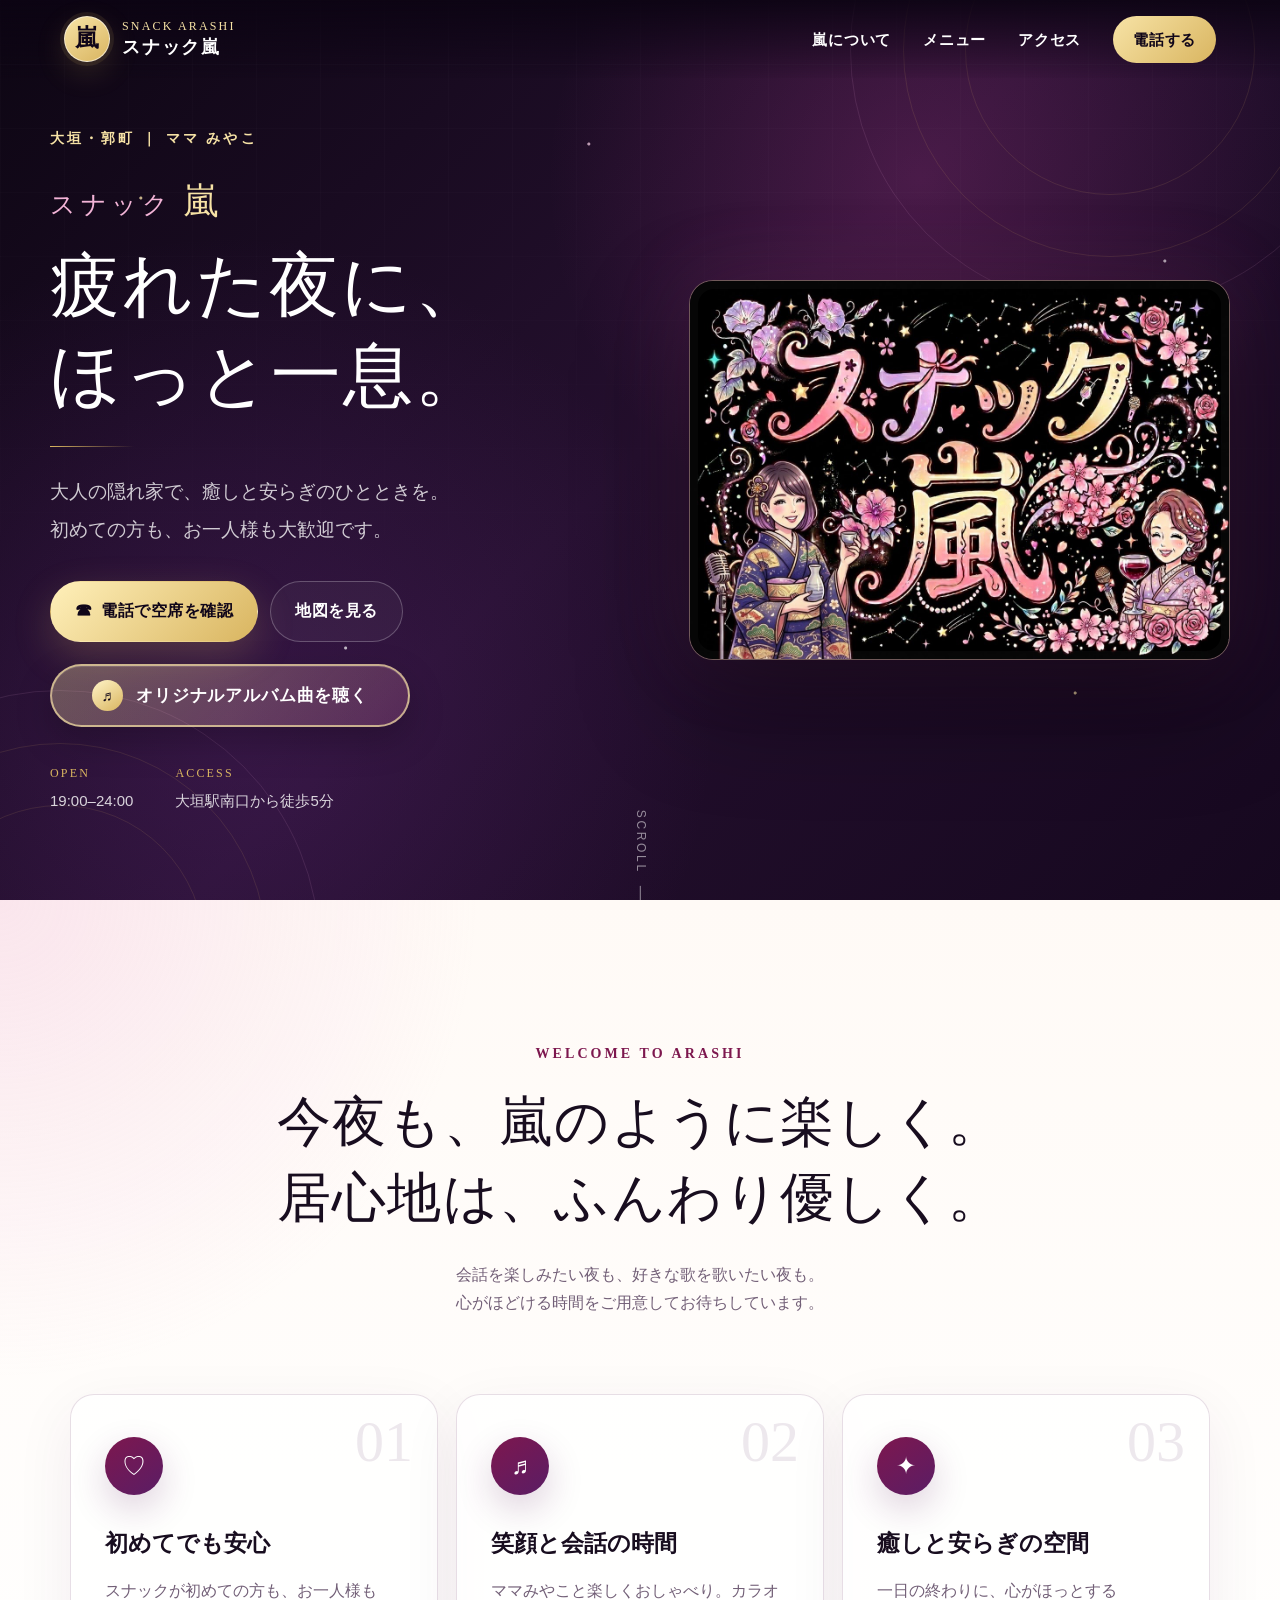
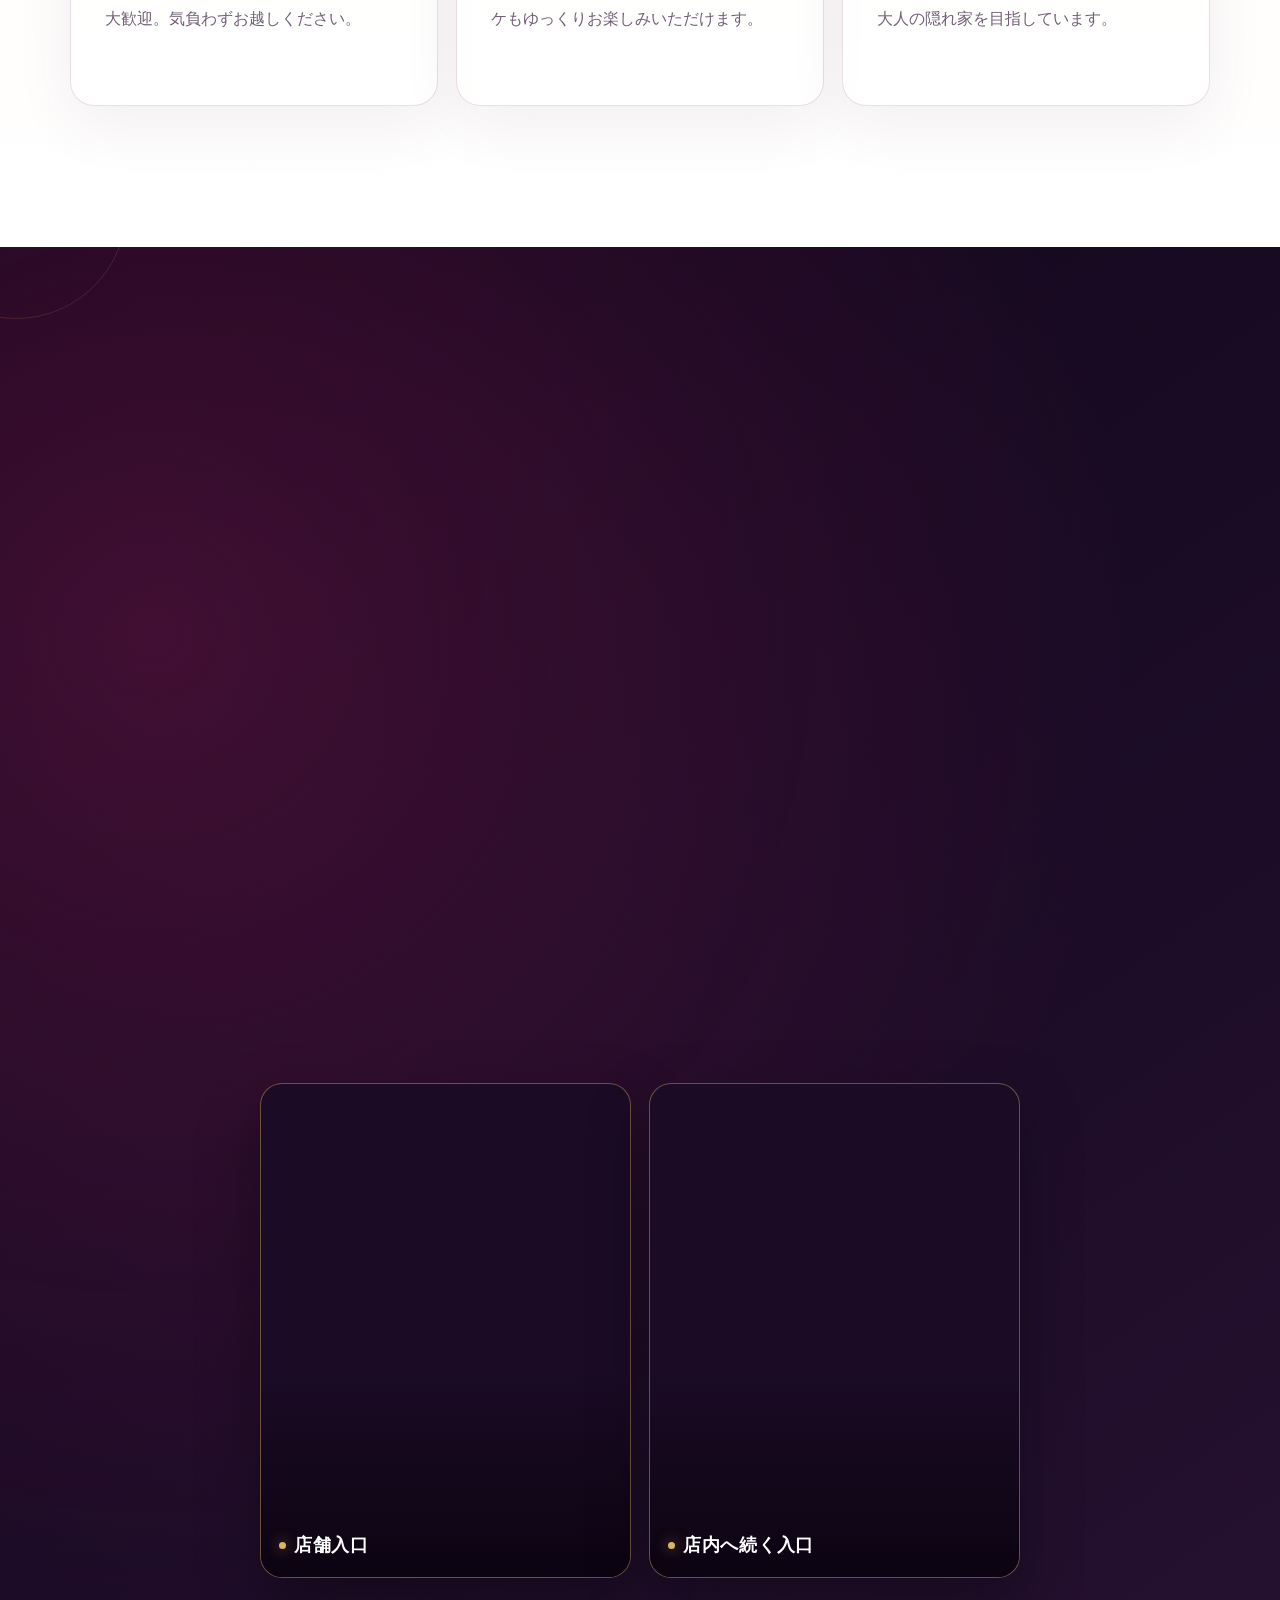
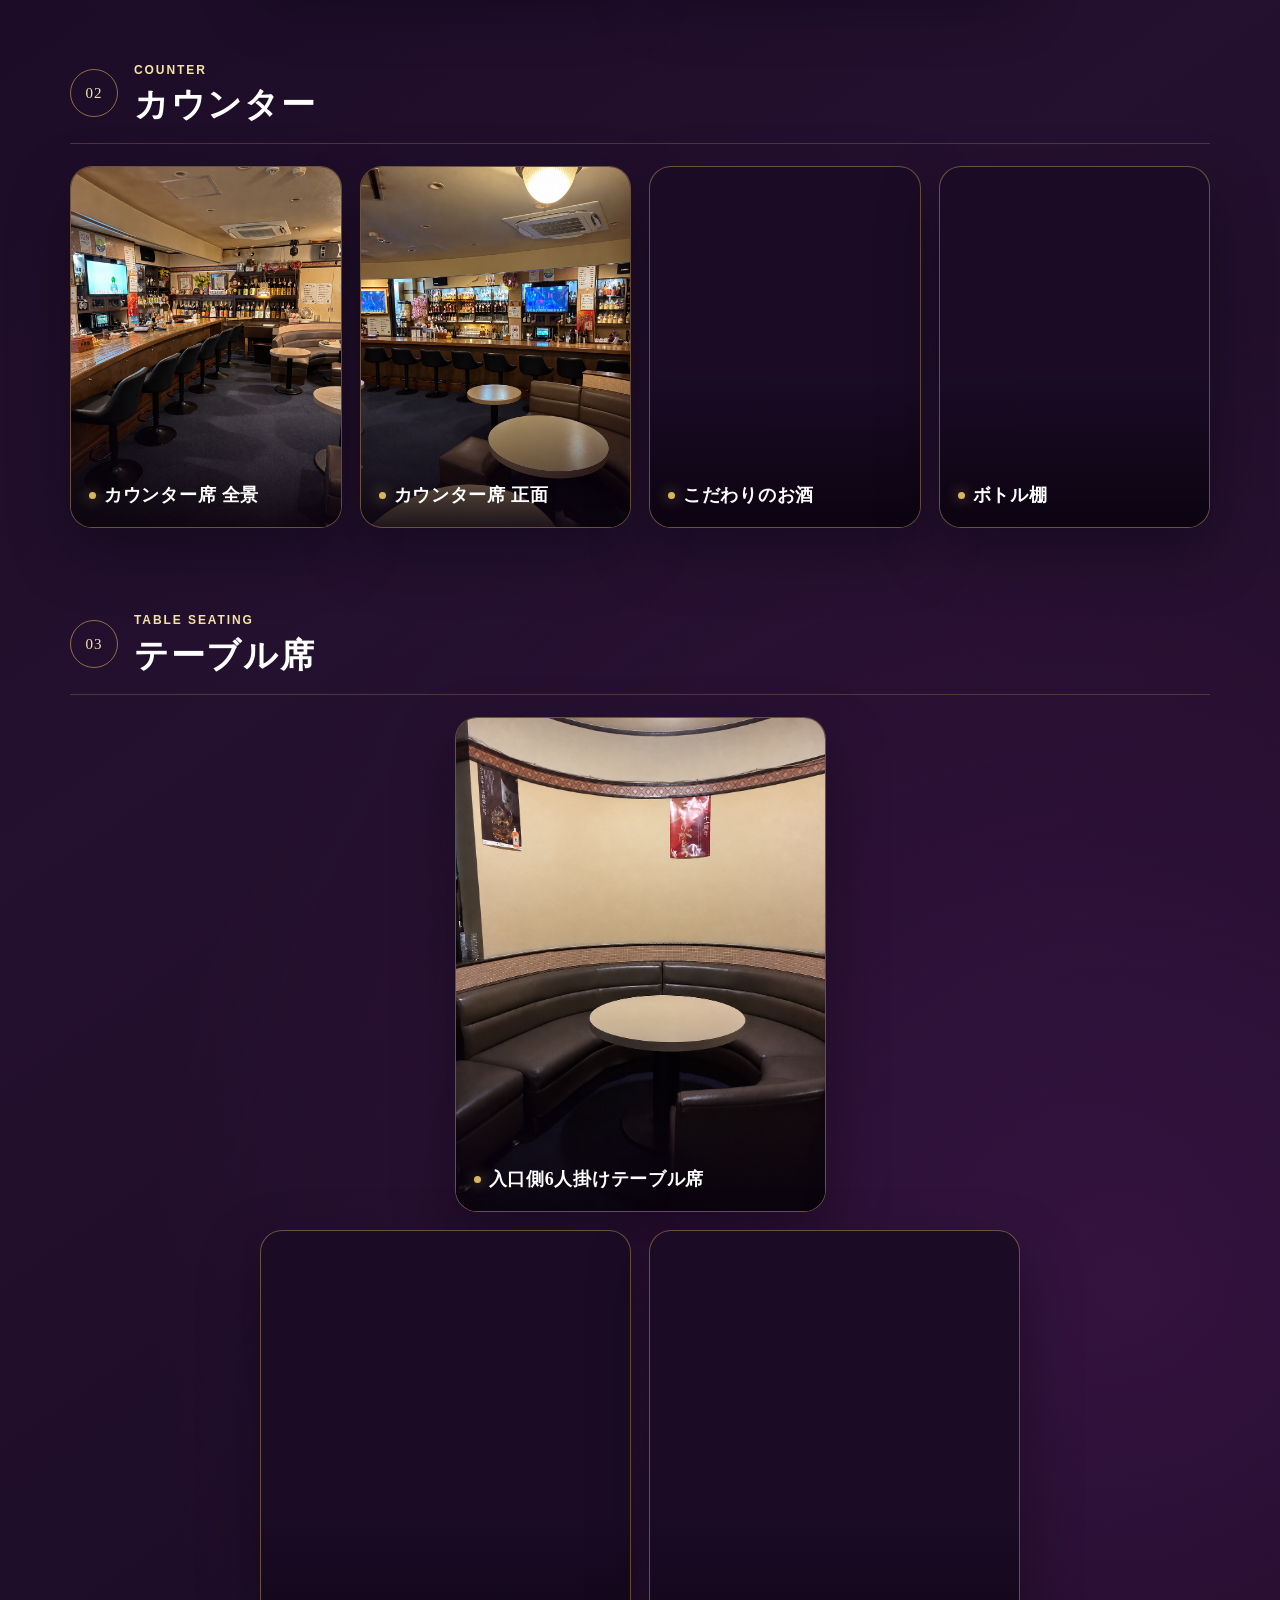
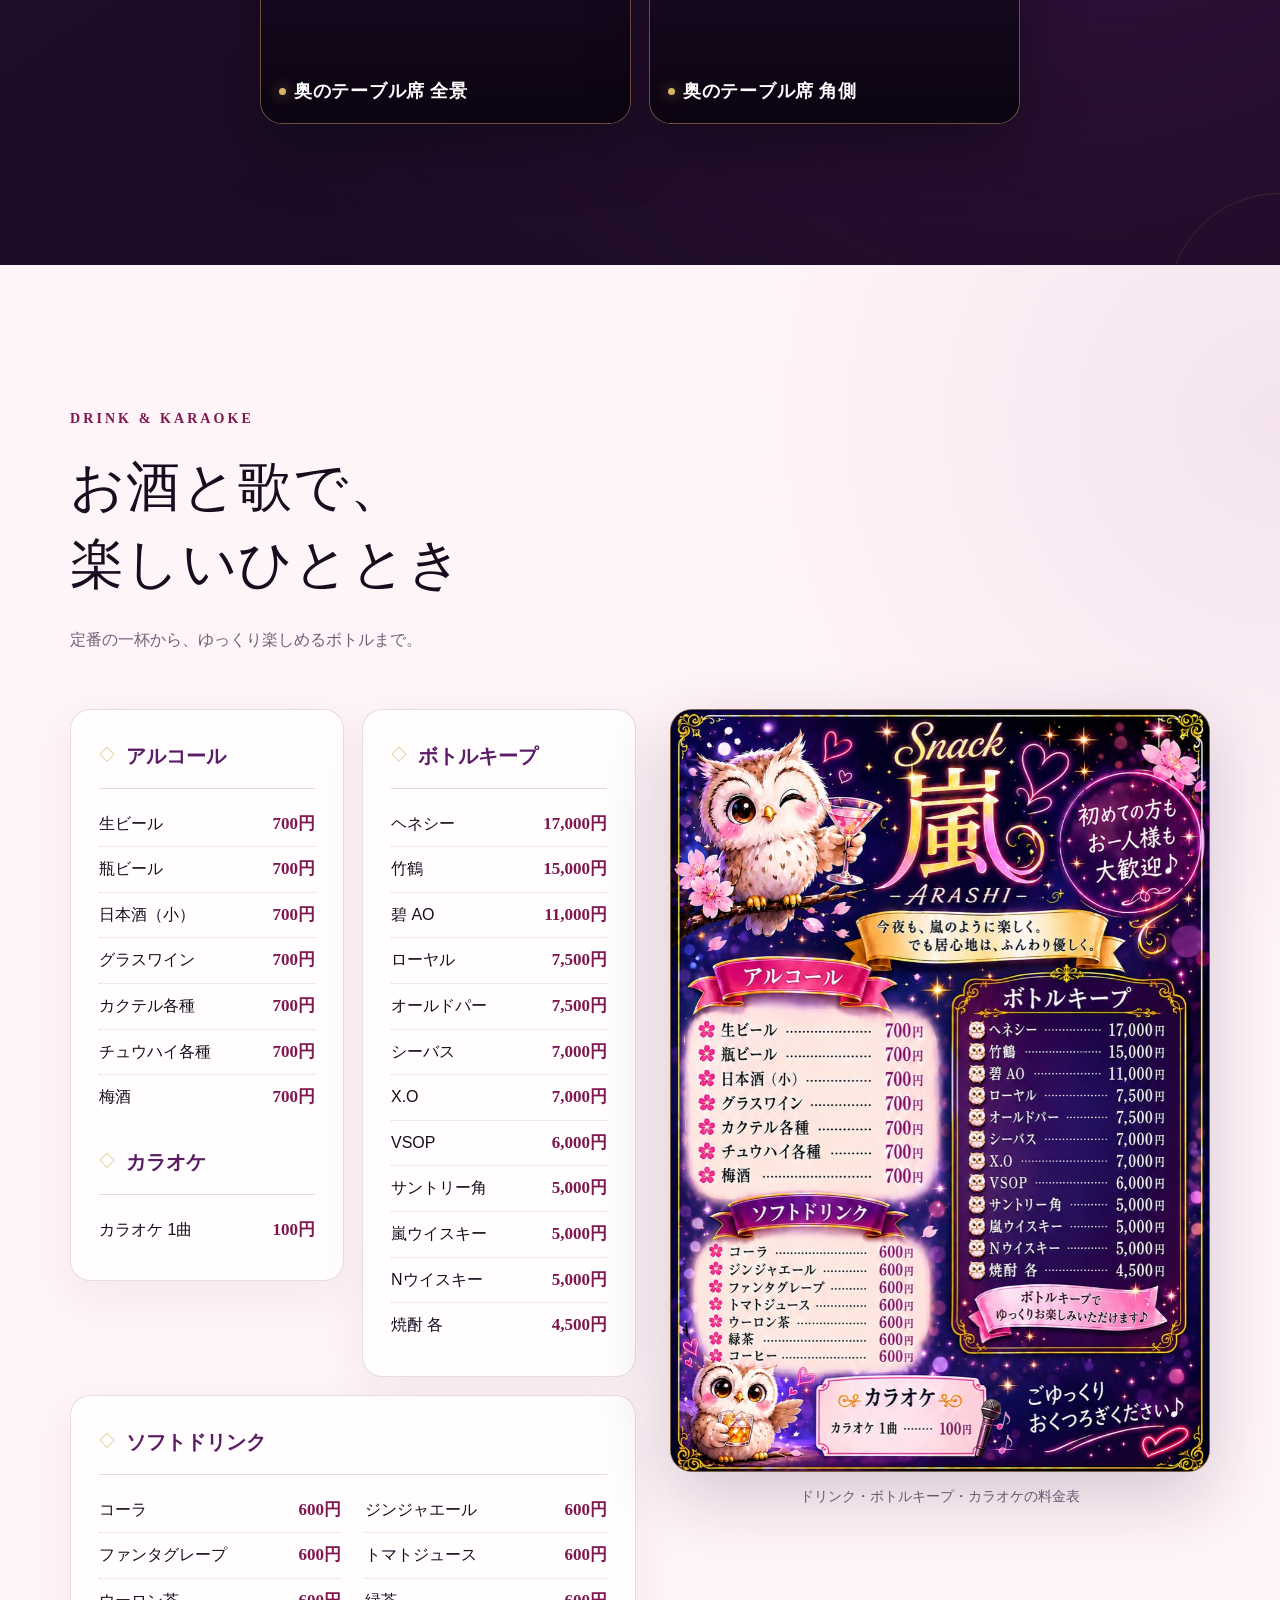
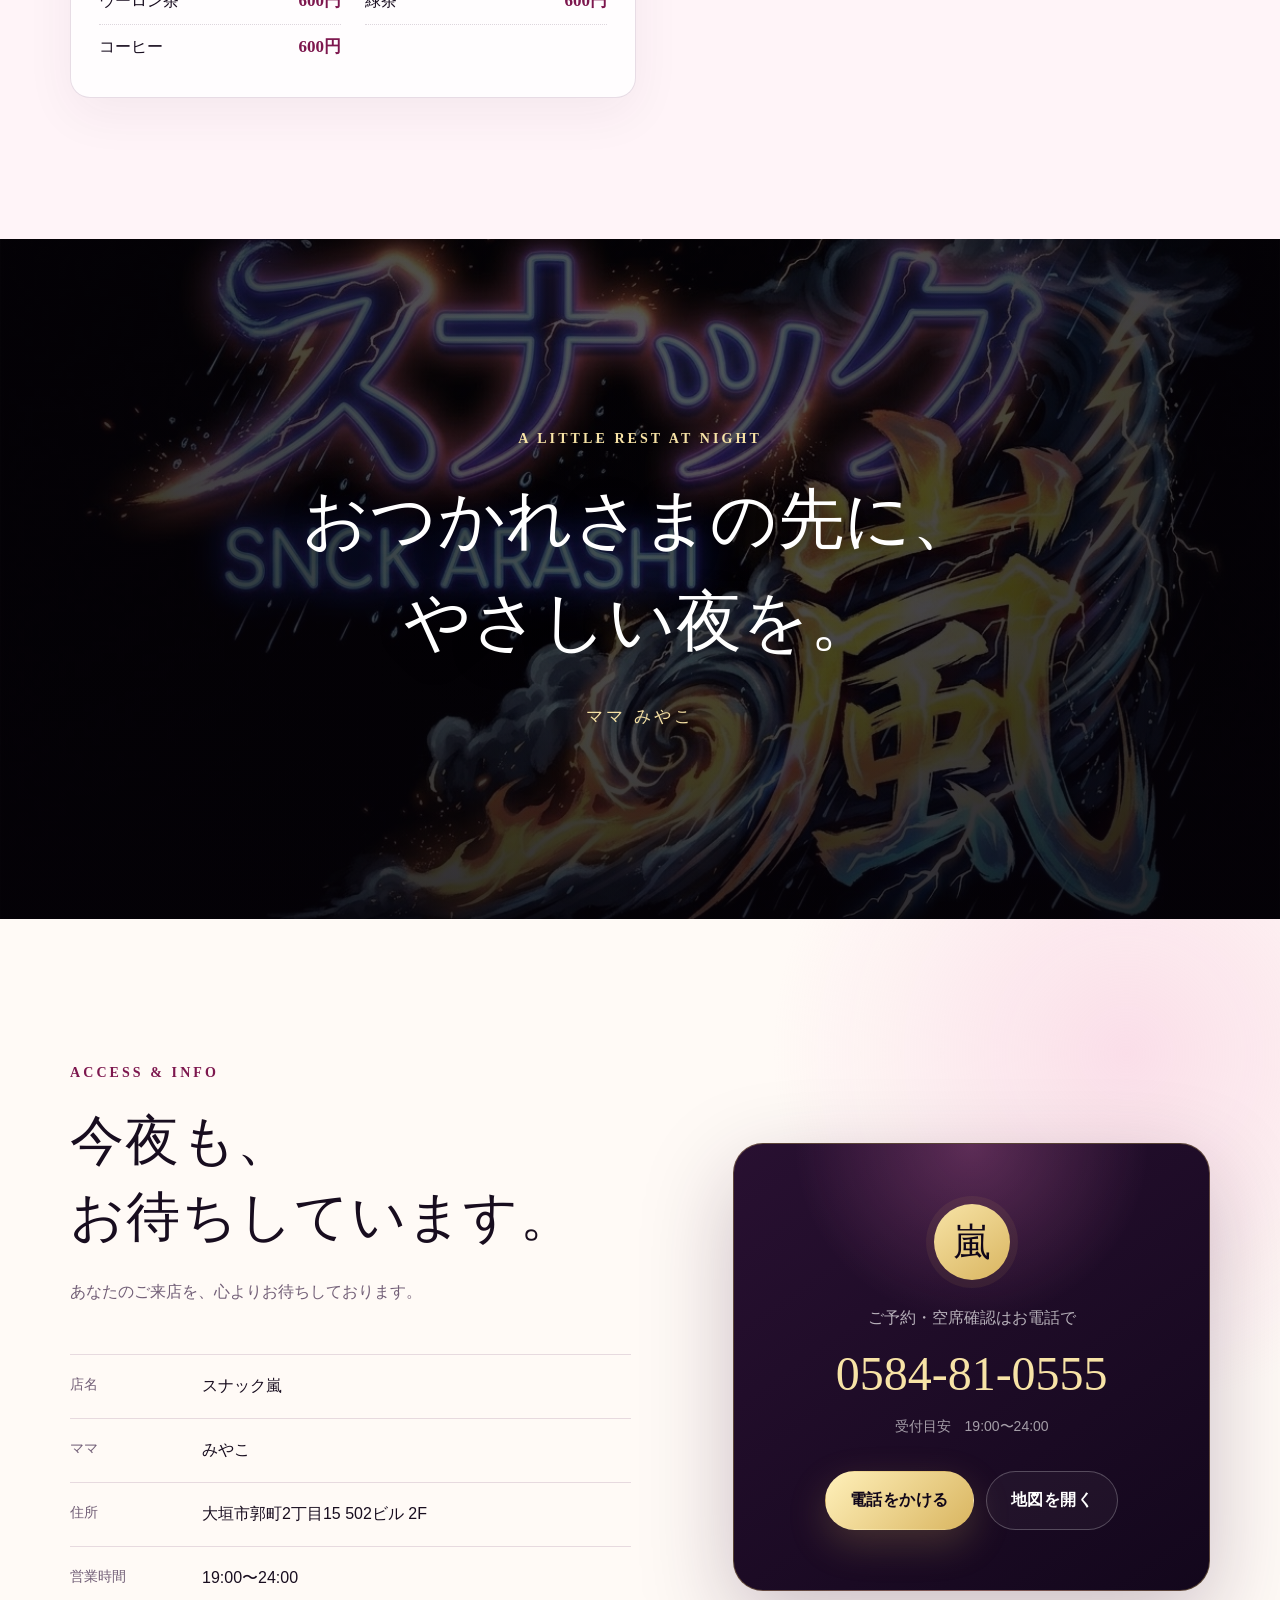
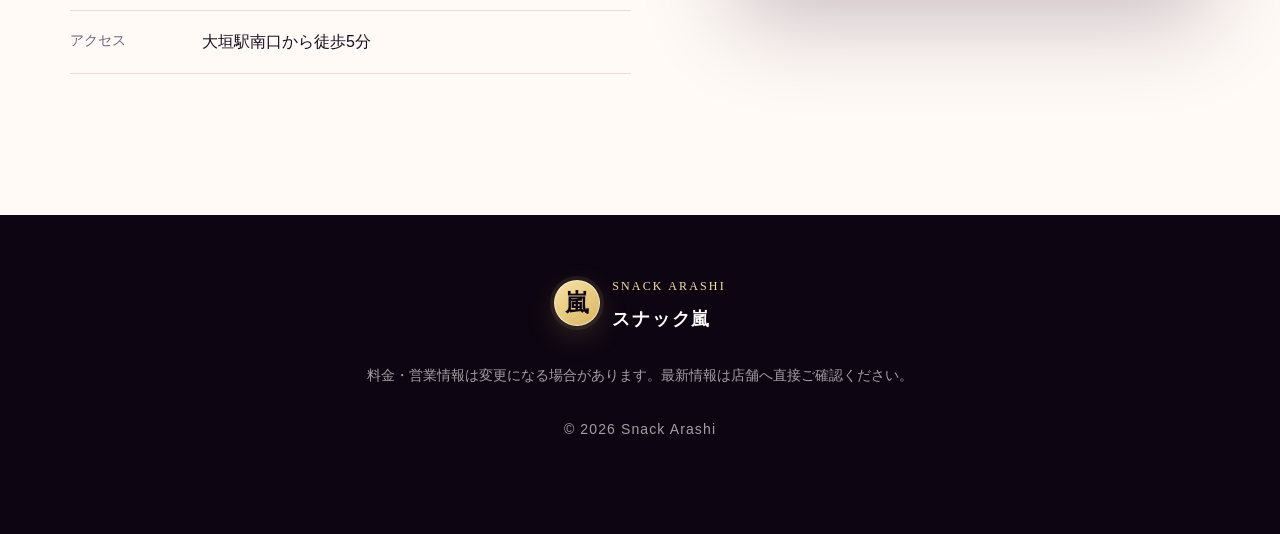
==== index.html @ a775289b "LP本体と店内案内を最新版に更新" ====
<!doctype html>
<html lang="ja">
  <head>
    <meta charset="UTF-8" />
    <meta name="viewport" content="width=device-width, initial-scale=1.0" />
    <meta
      name="description"
      content="大垣市郭町のスナック嵐。ママみやこと、会話やカラオケを楽しみながら、ほっと一息つける大人の隠れ家です。初めての方も、お一人様も大歓迎。"
    />
    <meta name="theme-color" content="#170a24" />
    <title>スナック嵐｜大垣・郭町</title>
    <link rel="icon" href="data:image/svg+xml,%3Csvg xmlns='http://www.w3.org/2000/svg' viewBox='0 0 64 64'%3E%3Crect width='64' height='64' rx='32' fill='%23d9b560'/%3E%3Ctext x='32' y='44' text-anchor='middle' font-size='36' fill='%23100619'%3E%E5%B5%90%3C/text%3E%3C/svg%3E" />
    <link rel="stylesheet" href="styles.css?v=20260928-seat-labels-v1" />
  </head>
  <body>
    <a class="skip-link" href="#main">本文へ移動</a>

    <header class="site-header" aria-label="サイトヘッダー">
      <a class="brand" href="#top" aria-label="スナック嵐 トップへ">
        <span class="brand-mark" aria-hidden="true">嵐</span>
        <span class="brand-copy">
          <small>SNACK ARASHI</small>
          <strong>スナック嵐</strong>
        </span>
      </a>
      <button class="nav-toggle" type="button" aria-expanded="false" aria-controls="site-nav">
        <span></span><span></span><span></span>
        <span class="sr-only">メニューを開く</span>
      </button>
      <nav id="site-nav" class="site-nav" aria-label="メインナビゲーション">
        <a href="#welcome">嵐について</a>
        <a href="#menu">メニュー</a>
        <a href="#access">アクセス</a>
        <a class="nav-call" href="tel:0584810555">電話する</a>
      </nav>
    </header>

    <main id="main">
      <section id="top" class="hero">
        <div class="hero-orb hero-orb-one" aria-hidden="true"></div>
        <div class="hero-orb hero-orb-two" aria-hidden="true"></div>
        <div class="sparkles" aria-hidden="true"></div>
        <div class="hero-inner">
          <div class="hero-copy reveal">
            <p class="eyebrow">大垣・郭町 ｜ ママ みやこ</p>
            <p class="hero-japanese">スナック <span>嵐</span></p>
            <h1>疲れた夜に、<br />ほっと一息。</h1>
            <p class="hero-lead">
              大人の隠れ家で、癒しと安らぎのひとときを。<br />
              初めての方も、お一人様も大歓迎です。
            </p>
            <div class="hero-actions">
              <a class="button button-primary" href="tel:0584810555">
                <span class="button-icon" aria-hidden="true">☎</span>
                電話で空席を確認
              </a>
              <a
                class="button button-ghost"
                href="map.html"
                target="_blank"
                rel="noopener noreferrer"
              >
                地図を見る
              </a>
            </div>
            <button class="lyrics-open-button" type="button" data-open-lyrics aria-haspopup="dialog">
              <span aria-hidden="true">♬</span>
              オリジナルアルバム曲を聴く
            </button>
            <dl class="hero-facts" aria-label="店舗概要">
              <div>
                <dt>OPEN</dt>
                <dd>19:00–24:00</dd>
              </div>
              <div>
                <dt>ACCESS</dt>
                <dd>大垣駅南口から徒歩5分</dd>
              </div>
            </dl>
          </div>

          <div class="hero-visual reveal reveal-delay" aria-label="スナック嵐のブランドイメージ">
            <div class="hero-art-frame">
              <img
                src="assets/hero-illustration.jpg"
                alt="着物姿の女性と花々に囲まれたスナック嵐のイラスト"
              />
            </div>
          </div>
        </div>
        <a class="scroll-cue" href="#welcome" aria-label="次のセクションへ">
          <span>SCROLL</span><i aria-hidden="true"></i>
        </a>
      </section>

      <section id="welcome" class="section welcome-section">
        <div class="section-inner">
          <div class="section-heading centered reveal">
            <p class="eyebrow">WELCOME TO ARASHI</p>
            <h2>今夜も、嵐のように楽しく。<br />居心地は、ふんわり優しく。</h2>
            <p>
              会話を楽しみたい夜も、好きな歌を歌いたい夜も。<br />
              心がほどける時間をご用意してお待ちしています。
            </p>
          </div>

          <div class="promise-grid">
            <article class="promise-card reveal">
              <span class="promise-number">01</span>
              <div class="promise-icon" aria-hidden="true">♡</div>
              <h3>初めてでも安心</h3>
              <p>スナックが初めての方も、お一人様も大歓迎。気負わずお越しください。</p>
            </article>
            <article class="promise-card reveal reveal-delay-short">
              <span class="promise-number">02</span>
              <div class="promise-icon" aria-hidden="true">♬</div>
              <h3>笑顔と会話の時間</h3>
              <p>ママみやこと楽しくおしゃべり。カラオケもゆっくりお楽しみいただけます。</p>
            </article>
            <article class="promise-card reveal reveal-delay">
              <span class="promise-number">03</span>
              <div class="promise-icon" aria-hidden="true">✦</div>
              <h3>癒しと安らぎの空間</h3>
              <p>一日の終わりに、心がほっとする大人の隠れ家を目指しています。</p>
            </article>
          </div>
        </div>
      </section>

      <section id="interior" class="section interior-section" aria-labelledby="interior-title">
        <div class="section-inner">
          <div class="section-heading centered reveal">
            <p class="eyebrow">INSIDE SNACK ARASHI</p>
            <h2 id="interior-title">店内のご案内</h2>
            <p>
              入口からカウンター、奥のテーブル席まで。<br />
              エリアごとに店内の雰囲気をご覧ください。
            </p>
          </div>

          <section class="interior-capacity reveal" aria-labelledby="interior-capacity-title">
            <div class="interior-capacity-heading">
              <p>SEATING CAPACITY</p>
              <h3 id="interior-capacity-title">お席のご案内</h3>
            </div>
            <div class="interior-capacity-content">
              <dl class="interior-capacity-list">
                <div>
                  <dt>カウンター</dt>
                  <dd><strong>9</strong><span>名</span></dd>
                </div>
                <div>
                  <dt>入口側テーブル席</dt>
                  <dd><strong>6</strong><span>名</span></dd>
                </div>
                <div>
                  <dt>奥のテーブル席</dt>
                  <dd><strong>25</strong><span>名</span></dd>
                </div>
              </dl>
              <p class="interior-capacity-total">
                <span>最大</span><strong>40</strong><span>名</span>
              </p>
            </div>
          </section>

          <div class="interior-area-groups" aria-label="エリア別の店内写真">
            <section class="interior-area" aria-labelledby="interior-area-entrance-title">
              <div class="interior-area-heading reveal">
                <span class="interior-area-number" aria-hidden="true">01</span>
                <div>
                  <p>ENTRANCE</p>
                  <h3 id="interior-area-entrance-title">入口</h3>
                </div>
              </div>
              <div class="interior-gallery interior-gallery--entrance">
                <figure class="interior-card interior-card--entrance-door reveal">
                  <img
                    src="assets/interior-area-entrance.jpg"
                    alt="スナック嵐の店名プレートが付いた店舗入口"
                    width="960"
                    height="1280"
                    loading="lazy"
                    decoding="async"
                  />
                  <figcaption>店舗入口</figcaption>
                </figure>
                <figure class="interior-card reveal reveal-delay-short">
                  <img
                    src="assets/interior-entrance.png"
                    alt="店内奥へ続くスナック嵐の入口"
                    width="1086"
                    height="1448"
                    loading="lazy"
                    decoding="async"
                  />
                  <figcaption>店内へ続く入口</figcaption>
                </figure>
              </div>
            </section>

            <section class="interior-area" aria-labelledby="interior-area-counter-title">
              <div class="interior-area-heading reveal">
                <span class="interior-area-number" aria-hidden="true">02</span>
                <div>
                  <p>COUNTER</p>
                  <h3 id="interior-area-counter-title">カウンター</h3>
                </div>
              </div>
              <div class="interior-gallery interior-gallery--counter">
                <figure class="interior-card reveal">
                  <img
                    src="assets/interior-area-counter-angle.jpg"
                    alt="椅子が並ぶスナック嵐のカウンターを斜めから見た店内"
                    width="960"
                    height="1280"
                    loading="lazy"
                    decoding="async"
                  />
                  <figcaption>カウンター席 全景</figcaption>
                </figure>
                <figure class="interior-card interior-card--counter-front reveal reveal-delay-short">
                  <img
                    src="assets/interior-area-counter-front.jpg"
                    alt="ボトル棚と椅子が並ぶスナック嵐のカウンター正面"
                    width="960"
                    height="1280"
                    loading="lazy"
                    decoding="async"
                  />
                  <figcaption>カウンター席 正面</figcaption>
                </figure>
                <figure class="interior-card reveal reveal-delay">
                  <img
                    src="assets/interior-counter-clean-v2.jpg"
                    alt="ボトルが並ぶスナック嵐のカウンター"
                    width="1086"
                    height="1448"
                    loading="lazy"
                    decoding="async"
                  />
                  <figcaption>こだわりのお酒</figcaption>
                </figure>
                <figure class="interior-card reveal reveal-delay">
                  <img
                    src="assets/interior-bottle-shelf.png"
                    alt="壁一面にボトルが並ぶ店内の棚"
                    width="1086"
                    height="1448"
                    loading="lazy"
                    decoding="async"
                  />
                  <figcaption>ボトル棚</figcaption>
                </figure>
              </div>
            </section>

            <section class="interior-area" aria-labelledby="interior-area-tables-title">
              <div class="interior-area-heading reveal">
                <span class="interior-area-number" aria-hidden="true">03</span>
                <div>
                  <p>TABLE SEATING</p>
                  <h3 id="interior-area-tables-title">テーブル席</h3>
                </div>
              </div>
              <div class="interior-gallery interior-gallery--tables">
                <figure class="interior-card reveal">
                  <img
                    src="assets/interior-booth-restored.jpg"
                    alt="スナック嵐の入口側にある6人掛けテーブル席"
                    width="1087"
                    height="1447"
                    loading="lazy"
                    decoding="async"
                  />
                  <figcaption>入口側6人掛けテーブル席</figcaption>
                </figure>
                <figure class="interior-card interior-card--back-tables reveal reveal-delay-short">
                  <img
                    src="assets/interior-area-back-tables.jpg?v=20260928-split"
                    alt="ソファと丸いテーブルが並ぶスナック嵐の奥のテーブル席"
                    width="639"
                    height="853"
                    loading="lazy"
                    decoding="async"
                  />
                  <figcaption>奥のテーブル席 全景</figcaption>
                </figure>
                <figure class="interior-card interior-card--back-corner reveal reveal-delay">
                  <img
                    src="assets/interior-area-back-corner.jpg?v=20260928-split"
                    alt="大きな丸いテーブルを囲むスナック嵐の奥の角席"
                    width="639"
                    height="853"
                    loading="lazy"
                    decoding="async"
                  />
                  <figcaption>奥のテーブル席 角側</figcaption>
                </figure>
              </div>
            </section>
          </div>
        </div>
      </section>

      <section id="menu" class="section menu-section">
        <div class="section-inner">
          <div class="section-heading menu-heading reveal">
            <p class="eyebrow">DRINK &amp; KARAOKE</p>
            <h2><span class="menu-heading-phrase">お酒と歌で、</span><span class="menu-heading-phrase">楽しいひととき</span></h2>
            <p><span class="menu-intro-phrase">定番の一杯から、</span><wbr /><span class="menu-intro-phrase">ゆっくり楽しめるボトルまで。</span></p>
          </div>

          <div class="menu-layout">
            <div class="menu-columns reveal">
              <div class="menu-card menu-card-combined">
                <article class="menu-card-group menu-card-alcohol">
                  <div class="menu-card-title">
                    <span aria-hidden="true">◇</span>
                    <h3>アルコール</h3>
                  </div>
                  <dl class="menu-list">
                    <div><dt>生ビール</dt><dd>700円</dd></div>
                    <div><dt>瓶ビール</dt><dd>700円</dd></div>
                    <div><dt>日本酒（小）</dt><dd>700円</dd></div>
                    <div><dt>グラスワイン</dt><dd>700円</dd></div>
                    <div><dt>カクテル各種</dt><dd>700円</dd></div>
                    <div><dt>チュウハイ各種</dt><dd>700円</dd></div>
                    <div><dt>梅酒</dt><dd>700円</dd></div>
                  </dl>
                </article>
                <article class="menu-card-group menu-card-karaoke">
                  <div class="menu-card-title sub-title">
                    <span aria-hidden="true">◇</span>
                    <h3>カラオケ</h3>
                  </div>
                  <dl class="menu-list">
                    <div><dt>カラオケ 1曲</dt><dd>100円</dd></div>
                  </dl>
                </article>
              </div>

              <article class="menu-card">
                <div class="menu-card-title">
                  <span aria-hidden="true">◇</span>
                  <h3>ボトルキープ</h3>
                </div>
                <dl class="menu-list">
                  <div><dt>ヘネシー</dt><dd>17,000円</dd></div>
                  <div><dt>竹鶴</dt><dd>15,000円</dd></div>
                  <div><dt>碧 AO</dt><dd>11,000円</dd></div>
                  <div><dt>ローヤル</dt><dd>7,500円</dd></div>
                  <div><dt>オールドパー</dt><dd>7,500円</dd></div>
                  <div><dt>シーバス</dt><dd>7,000円</dd></div>
                  <div><dt>X.O</dt><dd>7,000円</dd></div>
                  <div><dt>VSOP</dt><dd>6,000円</dd></div>
                  <div><dt>サントリー角</dt><dd>5,000円</dd></div>
                  <div><dt>嵐ウイスキー</dt><dd>5,000円</dd></div>
                  <div><dt>Nウイスキー</dt><dd>5,000円</dd></div>
                  <div><dt>焼酎 各</dt><dd>4,500円</dd></div>
                </dl>
              </article>

              <article class="menu-card menu-card-wide">
                <div class="menu-card-title">
                  <span aria-hidden="true">◇</span>
                  <h3>ソフトドリンク</h3>
                </div>
                <dl class="menu-list">
                  <div><dt>コーラ</dt><dd>600円</dd></div>
                  <div><dt>ジンジャエール</dt><dd>600円</dd></div>
                  <div><dt>ファンタグレープ</dt><dd>600円</dd></div>
                  <div><dt>トマトジュース</dt><dd>600円</dd></div>
                  <div><dt>ウーロン茶</dt><dd>600円</dd></div>
                  <div><dt>緑茶</dt><dd>600円</dd></div>
                  <div><dt>コーヒー</dt><dd>600円</dd></div>
                </dl>
              </article>
            </div>

            <figure id="menu-poster" class="menu-poster reveal reveal-delay">
              <div class="menu-poster-frame">
                <img
                  src="assets/menu-poster-owl.jpg"
                  alt="フクロウをあしらったスナック嵐のドリンク・ボトルキープ・カラオケメニュー"
                  loading="lazy"
                />
              </div>
              <figcaption>ドリンク・ボトルキープ・カラオケの料金表</figcaption>
            </figure>

          </div>
        </div>
      </section>

      <section id="mood" class="section mood-section" aria-label="店主からのメッセージ">
        <div class="mood-art" aria-hidden="true">
          <img src="assets/mood-background.jpg" alt="" loading="lazy" />
        </div>
        <div class="mood-overlay"></div>
        <div class="mood-copy reveal">
          <p class="eyebrow">A LITTLE REST AT NIGHT</p>
          <blockquote>
            おつかれさまの先に、<br />やさしい夜を。
          </blockquote>
          <p>ママ みやこ</p>
        </div>
      </section>

      <section id="access" class="section access-section">
        <div class="section-inner access-layout">
          <div class="access-copy reveal">
            <p class="eyebrow">ACCESS &amp; INFO</p>
            <h2>今夜も、<br />お待ちしています。</h2>
            <p class="access-intro">あなたのご来店を、心よりお待ちしております。</p>

            <dl class="shop-details">
              <div>
                <dt>店名</dt>
                <dd>スナック嵐</dd>
              </div>
              <div>
                <dt>ママ</dt>
                <dd>みやこ</dd>
              </div>
              <div>
                <dt>住所</dt>
                <dd>大垣市郭町2丁目15<br class="mobile-only" /> 502ビル 2F</dd>
              </div>
              <div>
                <dt>営業時間</dt>
                <dd>19:00〜24:00</dd>
              </div>
              <div>
                <dt>アクセス</dt>
                <dd>大垣駅南口から徒歩5分</dd>
              </div>
            </dl>
          </div>

          <div class="contact-card reveal reveal-delay">
            <div class="contact-card-mark" aria-hidden="true">嵐</div>
            <p>ご予約・空席確認はお電話で</p>
            <a class="phone-number" href="tel:0584810555">0584-81-0555</a>
            <span class="hours">受付目安　19:00〜24:00</span>
            <div class="contact-actions">
              <a class="button button-primary" href="tel:0584810555">電話をかける</a>
              <a
                class="button button-ghost"
                href="map.html"
                target="_blank"
                rel="noopener noreferrer"
              >地図を開く</a>
            </div>
          </div>
        </div>
      </section>
    </main>

    <footer class="site-footer">
      <div class="footer-brand">
        <span class="brand-mark" aria-hidden="true">嵐</span>
        <div><small>SNACK ARASHI</small><strong>スナック嵐</strong></div>
      </div>
      <p>料金・営業情報は変更になる場合があります。最新情報は店舗へ直接ご確認ください。</p>
      <p class="copyright">© <span id="year"></span> Snack Arashi</p>
    </footer>

    <div class="mobile-cta" aria-label="固定予約メニュー">
      <a href="tel:0584810555"><span aria-hidden="true">☎</span> 電話で空席確認</a>
      <a
        href="map.html"
        target="_blank"
        rel="noopener noreferrer"
      >地図</a>
    </div>

    <dialog id="lyrics-dialog" class="lyrics-dialog" aria-labelledby="lyrics-title">
      <div class="lyrics-dialog-panel">
        <header class="lyrics-dialog-header">
          <div id="lyrics-dialog-heading" class="lyrics-dialog-heading">
            <p>IMAGE SONG LYRICS</p>
            <span class="lyrics-title-label">タイトル</span>
            <h2 id="lyrics-title">
              <span data-song-heading="original">今夜もスナック嵐で</span>
              <span data-song-heading="mata-aeru" hidden>スナック嵐 <span class="song-title-nowrap">～また逢える場所～</span></span>
              <span data-song-heading="hajimemashite" hidden>スナック嵐 <span class="song-title-nowrap song-title-long">～はじめましての夜～</span></span>
              <span data-song-heading="ogaki" hidden>スナック嵐 <span class="song-title-nowrap song-title-long">～大垣の夜に～</span></span>
              <span data-song-heading="kanpai-female" hidden>せーの！嵐で乾杯</span>
              <span data-song-heading="kanpai-male" hidden>せーの！嵐で乾杯</span>
              <span class="song-title-fukurou" data-song-heading="fukurou" hidden>ふくろうだけが知っている</span>
              <span class="song-title-anniversary" data-song-heading="anniversary" hidden>この灯りを、これからも</span>
            </h2>
          </div>
          <button
            class="lyrics-header-toggle"
            type="button"
            data-toggle-lyrics-header
            aria-expanded="true"
            aria-controls="lyrics-dialog-heading lyrics-song-switcher lyrics-player"
            aria-label="曲選択と再生部分を上にたたむ"
          >
            <span class="lyrics-header-toggle-icon" data-lyrics-header-toggle-icon aria-hidden="true">▲</span>
            <span data-lyrics-header-toggle-label>たたむ</span>
          </button>
          <button class="lyrics-close-button" type="button" data-close-lyrics aria-label="歌詞を閉じる">
            <span aria-hidden="true">×</span>
          </button>
        </header>

        <div id="lyrics-song-switcher" class="lyrics-song-switcher" role="group" aria-label="曲を選ぶ">
          <button type="button" data-select-song="original" data-song-src="assets/snack-arashi-image-song.mp3" aria-controls="lyrics-song-original" aria-pressed="true">
            <small>1曲目</small><strong>今夜もスナック嵐で</strong>
          </button>
          <button type="button" data-select-song="mata-aeru" data-song-src="assets/snack-arashi-mata-aeru-basho.mp3" aria-controls="lyrics-song-mata-aeru" aria-pressed="false">
            <small>2曲目</small><strong>また逢える場所</strong>
          </button>
          <button type="button" data-select-song="hajimemashite" data-song-src="assets/snack-arashi-hajimemashite-no-yoru.mp3" aria-controls="lyrics-song-hajimemashite" aria-pressed="false">
            <small>3曲目</small><strong>はじめましての夜</strong>
          </button>
          <button type="button" data-select-song="ogaki" data-song-src="assets/snack-arashi-ogaki-no-yoru-ni.mp3" aria-controls="lyrics-song-ogaki" aria-pressed="false">
            <small>4曲目</small><strong>大垣の夜に</strong>
          </button>
          <button type="button" data-select-song="kanpai-female" data-song-src="assets/snack-arashi-se-no-arashi-de-kanpai-female.mp3" aria-controls="lyrics-song-kanpai-female" aria-pressed="false" aria-label="5曲目 女性ボーカル版 せーの！嵐で乾杯">
            <small>5曲目・女性</small><strong>せーの！嵐で乾杯</strong>
          </button>
          <button type="button" data-select-song="kanpai-male" data-song-panel="kanpai-female" data-song-src="assets/snack-arashi-se-no-arashi-de-kanpai-male.mp3" aria-controls="lyrics-song-kanpai-female" aria-pressed="false" aria-label="6曲目 男性ボーカル版 せーの！嵐で乾杯">
            <small>6曲目・男性</small><strong>せーの！嵐で乾杯</strong>
          </button>
          <button type="button" data-select-song="fukurou" data-song-src="assets/snack-arashi-fukurou-dake-ga-shitteiru.mp3" aria-controls="lyrics-song-fukurou" aria-pressed="false">
            <small>7曲目</small><strong>ふくろうだけが知っている</strong>
          </button>
          <button type="button" data-select-song="anniversary" data-song-src="assets/snack-arashi-kono-akari-o-korekaramo.mp3" aria-controls="lyrics-song-anniversary" aria-pressed="false">
            <small>8曲目</small><strong>この灯りを、これからも</strong>
          </button>
        </div>

        <div id="lyrics-player" class="lyrics-player">
          <div class="lyrics-player-controls">
            <button class="lyrics-play-button" type="button" data-lyrics-play aria-pressed="false" aria-label="選択中の曲を再生">
              <span class="lyrics-play-icon" aria-hidden="true">▶</span>
              <span data-lyrics-play-label>この曲を再生</span>
            </button>
            <button class="lyrics-playlist-button" type="button" data-playlist-play aria-pressed="false" aria-label="1曲目から8曲目まで連続リピート再生">
              <span class="lyrics-playlist-icon" aria-hidden="true">↻</span>
              <span data-playlist-play-label>8曲リピート</span>
            </button>
          </div>
          <span class="lyrics-play-progress" data-lyrics-progress aria-hidden="true"></span>
          <span class="sr-only" data-lyrics-status aria-live="polite"></span>
          <audio id="image-song-audio" preload="metadata" playsinline>
            <source src="assets/snack-arashi-image-song.mp3" type="audio/mpeg" />
          </audio>
        </div>

        <div class="lyrics-dialog-body">
          <div id="lyrics-song-original" data-lyrics-song="original">
          <section class="lyrics-block">
            <h3>イントロ</h3>
            <p>今夜も灯りが　やさしく揺れる<br />心をほどく　この場所で</p>
          </section>

          <section class="lyrics-block">
            <h3>Aメロ1</h3>
            <p>
              一日ぶんの　疲れを抱えて<br />
              いつもの扉を　そっと開ければ<br />
              「おかえりなさい」と　迎える声に<br />
              忘れかけてた　笑顔が戻る
            </p>
          </section>

          <section class="lyrics-block">
            <h3>Bメロ1</h3>
            <p>
              うれしい夜も　寂しい夜も<br />
              どんな気持ちも　包んでくれる<br />
              ここは大人の隠れ家<br />
              癒しと安らぎの空間
            </p>
          </section>

          <section class="lyrics-block lyrics-chorus">
            <h3>サビ</h3>
            <p>
              スナック嵐　スナック嵐<br />
              今夜もここで　乾杯しよう<br />
              ママミヤコの　やさしい笑顔が<br />
              心の曇りを　晴らしてくれる
            </p>
            <p>
              スナック嵐　スナック嵐<br />
              笑って歌って　明日へ帰ろう<br />
              笑顔になれる時間を<br />
              あなたにお届けします
            </p>
          </section>

          <section class="lyrics-block">
            <h3>Aメロ2</h3>
            <p>
              初めて会った　あの日の人も<br />
              グラスを重ねりゃ　いつしか仲間<br />
              懐かしい歌　口ずさむたび<br />
              思い出までも　輝きだすよ
            </p>
          </section>

          <section class="lyrics-block">
            <h3>Bメロ2</h3>
            <p>
              語りたい夜　静かな夜も<br />
              あなたのままで　過ごせばいい<br />
              ここは心のよりどころ<br />
              癒しと安らぎの空間
            </p>
          </section>

          <section class="lyrics-block lyrics-chorus">
            <h3>サビ</h3>
            <p>
              スナック嵐　スナック嵐<br />
              今夜もここで　乾杯しよう<br />
              ママミヤコの　温かい言葉<br />
              疲れた心に　明かりをともす
            </p>
            <p>
              スナック嵐　スナック嵐<br />
              笑って歌って　元気になろう<br />
              笑顔になれる時間を<br />
              あなたにお届けします
            </p>
          </section>

          <section class="lyrics-block lyrics-instrumental">
            <h3>間奏</h3>
            <p aria-hidden="true">♪</p>
          </section>

          <section class="lyrics-block">
            <h3>Cメロ</h3>
            <p>
              外では冷たい　雨が降っても<br />
              この場所だけは　いつでも晴れ<br />
              ひとりじゃないと　思える夜を<br />
              今日も一緒に　過ごしましょう
            </p>
          </section>

          <section class="lyrics-block lyrics-chorus">
            <h3>ラスサビ</h3>
            <p>
              スナック嵐　スナック嵐<br />
              出会えたご縁に　乾杯しよう<br />
              ママミヤコの　変わらぬ笑顔が<br />
              みんなの心を　つないでくれる
            </p>
            <p>
              スナック嵐　スナック嵐<br />
              あなたの帰る　場所でありたい<br />
              大人の隠れ家　愛の灯り<br />
              癒しと安らぎの空間
            </p>
            <p>笑顔になれる時間を<br />心を込めてお届けします</p>
          </section>

          <section class="lyrics-block">
            <h3>アウトロ</h3>
            <p>また会いましょう　この場所で<br />今夜もスナック嵐で</p>
          </section>
          </div>

          <div id="lyrics-song-mata-aeru" data-lyrics-song="mata-aeru" hidden>
            <section class="lyrics-block">
              <h3>Aメロ 1</h3>
              <p>
                今日も一日　おつかれさま<br />
                扉を開けば　いつもの笑顔<br />
                グラスの向こう　こぼれる話<br />
                ここでは少し　肩の力を抜いて
              </p>
              <p>
                うれしかったこと　悔しかったこと<br />
                言葉にすれば　軽くなるから<br />
                そんな夜には　そっと寄り道<br />
                灯りが待ってる　あの場所へ
              </p>
            </section>

            <section class="lyrics-block">
              <h3>Bメロ</h3>
              <p>
                ママミヤコの　やさしい声が<br />
                心の隙間を　包んでくれる<br />
                初めて会った人ともいつしか<br />
                笑って乾杯　夜が始まる
              </p>
            </section>

            <section class="lyrics-block lyrics-chorus">
              <h3>サビ</h3>
              <p>
                スナック嵐　今夜もここで<br />
                笑顔の花が　咲いている<br />
                大人の隠れ家　癒しの時間<br />
                明日への元気を　くれる場所
              </p>
              <p>
                スナック嵐　あなたと一緒に<br />
                歌って笑って　夜は更けてく<br />
                「また来るね」って　手を振るころには<br />
                心が少し　あたたかい
              </p>
            </section>

            <section class="lyrics-block">
              <h3>Aメロ 2</h3>
              <p>
                懐かしい歌　口ずさめば<br />
                あの日の景色が　よみがえる<br />
                知らない歌も　手拍子すれば<br />
                みんな仲間に　なれるから
              </p>
              <p>
                楽しい時も　寂しい時も<br />
                変わらぬ灯りが　そこにある<br />
                ひとりで来ても　帰るころには<br />
                笑顔になれる　不思議な夜
              </p>
            </section>

            <section class="lyrics-block">
              <h3>Bメロ 2</h3>
              <p>
                ママミヤコの　「またおいで」が<br />
                明日へ進む　力になる<br />
                忙しい日々を　少し忘れて<br />
                今夜はゆっくり　楽しもう
              </p>
            </section>

            <section class="lyrics-block lyrics-chorus">
              <h3>サビ</h3>
              <p>
                スナック嵐　今夜もここで<br />
                笑顔の花が　咲いている<br />
                安らぎの場所　やさしい時間<br />
                疲れた心を　ほどいてく
              </p>
              <p>
                スナック嵐　あなたと一緒に<br />
                歌って語って　夜は更けてく<br />
                出会えたことに　乾杯しよう<br />
                このひとときを　忘れない
              </p>
            </section>

            <section class="lyrics-block">
              <h3>ブリッジ</h3>
              <p>
                人生はいろんな　風が吹くけど<br />
                雨の日だって　あるけれど<br />
                帰れる場所が　ひとつあれば<br />
                また明日から　歩いていける
              </p>
            </section>

            <section class="lyrics-block lyrics-chorus">
              <h3>ラスサビ</h3>
              <p>
                スナック嵐　いつもの場所で<br />
                今日も誰かを　待っている<br />
                ママミヤコの　あたたかな笑顔<br />
                癒しと安らぎ　届けながら
              </p>
              <p>
                スナック嵐　これから先も<br />
                笑顔の時間を　重ねよう<br />
                「おかえり」「またね」が似合う場所<br />
                あなたと出会える　この場所で
              </p>
              <p>
                今夜も乾杯<br />
                また逢えるまで<br />
                スナック嵐で<br />
                また逢いましょう
              </p>
            </section>
          </div>

          <div id="lyrics-song-hajimemashite" data-lyrics-song="hajimemashite" hidden>
            <section class="lyrics-block">
              <h3>Aメロ 1</h3>
              <p>
                少し気になって　立ち止まる夜<br />
                この扉の向こう　どんな場所だろう<br />
                初めてのお店　ちょっと緊張<br />
                そんな気持ちも　よくわかるから
              </p>
              <p>
                勇気を出して　扉を開けば<br />
                聞こえてくるよ　楽しそうな声<br />
                「いらっしゃい」って　笑顔で迎える<br />
                今夜はここから　始めましょう
              </p>
            </section>

            <section class="lyrics-block">
              <h3>Bメロ</h3>
              <p>
                ひとりで来ても　大丈夫<br />
                うまく話せなくても　大丈夫<br />
                ママミヤコの　やさしい笑顔<br />
                自然と心が　ほどけてく
              </p>
            </section>

            <section class="lyrics-block lyrics-chorus">
              <h3>サビ</h3>
              <p>
                はじめまして　スナック嵐<br />
                今夜あなたを　待っていました<br />
                気取らなくていい　そのままでいい<br />
                グラス片手に　乾杯しよう
              </p>
              <p>
                はじめまして　スナック嵐<br />
                知らない人も　すぐ笑い合える<br />
                ちょっと寄り道　そんな気持ちで<br />
                あなたの夜を　楽しんで
              </p>
            </section>

            <section class="lyrics-block">
              <h3>Aメロ 2</h3>
              <p>
                仕事の話も　恋の話も<br />
                今日あったことを　聞かせてほしい<br />
                話したくない　そんな夜なら<br />
                静かに飲むのも　それでいい
              </p>
              <p>
                歌が好きなら　一緒に歌おう<br />
                聴いていたいなら　それもいい<br />
                決まりなんてない　自由な時間<br />
                あなたのペースで　過ごせばいい
              </p>
            </section>

            <section class="lyrics-block">
              <h3>Bメロ 2</h3>
              <p>
                知らない場所は　誰だって<br />
                最初の一歩が　少し怖い<br />
                だけど気づけば　笑ってる<br />
                そんな夜になる　スナック嵐
              </p>
            </section>

            <section class="lyrics-block lyrics-chorus">
              <h3>サビ</h3>
              <p>
                ようこそここへ　スナック嵐<br />
                今夜出会えた　このご縁に<br />
                大人の隠れ家　癒しの時間<br />
                ゆっくりのんびり　過ごしましょう
              </p>
              <p>
                ようこそここへ　スナック嵐<br />
                ママミヤコと　笑顔の仲間<br />
                帰るころには　きっとあなたも<br />
                「また来たいな」と　思えるから
              </p>
            </section>

            <section class="lyrics-block">
              <h3>ブリッジ</h3>
              <p>
                特別なことは　いらないよ<br />
                疲れた時には　休めばいい<br />
                笑いたい時は　笑えばいい<br />
                あなたの居場所に　なれたらいい
              </p>
            </section>

            <section class="lyrics-block lyrics-chorus">
              <h3>ラスサビ</h3>
              <p>
                はじめましてが　いつの間にか<br />
                「また来たよ」に　変わる場所<br />
                スナック嵐　この夜から<br />
                新しい時間を　始めよう
              </p>
              <p>
                ママミヤコの　あたたかな笑顔<br />
                癒しと安らぎ　ここにある<br />
                初めての夜を　忘れないように<br />
                今夜一緒に　乾杯しよう
              </p>
              <p>
                ようこそ<br />
                スナック嵐へ<br />
                また会える日を<br />
                楽しみに
              </p>
            </section>
          </div>

          <div id="lyrics-song-ogaki" data-lyrics-song="ogaki" hidden>
            <section class="lyrics-block">
              <h3>Aメロ</h3>
              <p>
                水の都を　歩いたあとは<br />
                旅の続きを　もう少しだけ<br />
                知らない街の　知らない夜も<br />
                扉を開けば　笑顔が待ってる
              </p>
              <p>
                大垣城を　振り返りながら<br />
                今日の思い出　グラスに映す<br />
                旅の途中で　出会えたご縁<br />
                今夜はここで　乾杯しよう
              </p>
            </section>

            <section class="lyrics-block lyrics-chorus">
              <h3>サビ</h3>
              <p>
                ようこそ　大垣<br />
                ようこそ　スナック嵐<br />
                旅の疲れも　忘れるような<br />
                あたたかな夜を　あなたに
              </p>
              <p>
                ママミヤコの　笑顔に会えば<br />
                初めてなのに　なぜか落ち着く<br />
                今夜の出会いも　旅の思い出<br />
                スナック嵐で　乾杯しよう
              </p>
            </section>

            <section class="lyrics-block">
              <h3>Aメロ 2</h3>
              <p>
                名物食べて　街を歩いて<br />
                楽しい一日　終わるその前に<br />
                歌って笑って　話して飲んで<br />
                大垣の夜を　楽しもう
              </p>
              <p>
                どこから来たの？　そんな会話で<br />
                知らない同士も　すぐ仲間<br />
                旅の一ページ　増えるような<br />
                素敵な時間を　ここで一緒に
              </p>
            </section>

            <section class="lyrics-block lyrics-chorus">
              <h3>ラスサビ</h3>
              <p>
                ありがとう　大垣<br />
                ありがとう　スナック嵐<br />
                今日という日の　最後の思い出<br />
                笑顔でそっと　持ち帰ろう
              </p>
              <p>
                またこの街に　来るその時は<br />
                「ただいま」って　扉を開けて<br />
                旅から始まる　新しいご縁<br />
                また会いましょう<br />
                スナック嵐で
              </p>
            </section>
          </div>

          <div id="lyrics-song-kanpai-female" data-lyrics-song="kanpai-female" hidden>
            <section class="lyrics-block">
              <h3>イントロ</h3>
              <p>
                今夜も灯りがついたなら<br />
                笑顔がひとつ　またひとつ<br />
                ここは大垣　夜の街<br />
                スナック嵐へ　ようこそ！
              </p>
              <p>
                「みんな、グラス持った？」<br />
                「それじゃあ、いくよー！」<br />
                「せーの！」
              </p>
            </section>

            <section class="lyrics-block lyrics-chorus">
              <h3>サビ</h3>
              <p>
                嵐で乾杯！　笑顔に乾杯！<br />
                今日も一日　おつかれさま！<br />
                うれしい夜も　ちょっと疲れた夜も<br />
                ここに来たなら　みんな仲間さ
              </p>
              <p>
                嵐で乾杯！　出会いに乾杯！<br />
                グラスを上げて　声合わせ<br />
                今夜は楽しく　笑っていこう<br />
                せーの！　かんぱーい！
              </p>
            </section>

            <section class="lyrics-block">
              <h3>Aメロ</h3>
              <p>
                仕事帰りに　ふらっと一杯<br />
                久しぶりだねと　いつもの笑顔<br />
                初めましても　遠慮はいらない<br />
                同じカウンターに座れば仲間
              </p>
              <p>
                歌いたい人　歌いましょう<br />
                話したい人　話しましょう<br />
                静かに飲むのも　それもいい<br />
                それぞれ楽しむ　嵐の夜
              </p>
            </section>

            <section class="lyrics-block">
              <h3>Bメロ</h3>
              <p>
                ママミヤコの「おかえり！」に<br />
                なんだか心が　ほっとする<br />
                今日の出来事　話しながら<br />
                嫌なことなら　置いていこう
              </p>
              <p>さあ、もう一度！</p>
            </section>

            <section class="lyrics-block lyrics-chorus">
              <h3>サビ</h3>
              <p>
                嵐で乾杯！　笑顔に乾杯！<br />
                今日も一日　おつかれさま！<br />
                うれしい夜も　ちょっと疲れた夜も<br />
                ここに来たなら　みんな仲間さ
              </p>
              <p>
                嵐で乾杯！　出会いに乾杯！<br />
                グラスを上げて　声合わせ<br />
                今夜は楽しく　笑っていこう<br />
                せーの！　かんぱーい！
              </p>
            </section>

            <section class="lyrics-block lyrics-instrumental">
              <h3>間奏・掛け声</h3>
              <p>
                「まだまだいける？」<br />
                「いけるー！」
              </p>
              <p>
                「笑ってる？」<br />
                「笑ってるー！」
              </p>
              <p>
                「明日も元気に？」<br />
                「がんばろう！」
              </p>
              <p>
                「それじゃあ最後に！」<br />
                「かんぱーい！」
              </p>
            </section>

            <section class="lyrics-block lyrics-chorus">
              <h3>ラスサビ</h3>
              <p>
                嵐で乾杯！　みんなに乾杯！<br />
                出会えたことが　宝物<br />
                笑って歌って　夜は更けて<br />
                今夜の思い出　持って帰ろう
              </p>
              <p>
                嵐で乾杯！　明日に乾杯！<br />
                また会える日を　楽しみに<br />
                ママミヤコと　みんなの笑顔<br />
                これからもずっと　続きますように
              </p>
              <p>
                グラスを上げて　声合わせ<br />
                せーの！　せーの！
              </p>
              <p>「かんぱーい！」</p>
            </section>

            <section class="lyrics-block">
              <h3>アウトロ</h3>
              <p>
                今日もありがとう<br />
                スナック嵐<br />
                また一緒に――<br />
                乾杯！
              </p>
            </section>
          </div>

          <div id="lyrics-song-fukurou" data-lyrics-song="fukurou" hidden>
            <section class="lyrics-block">
              <h3>イントロ</h3>
              <p>
                街の灯りが　ともるころ<br />
                今夜も扉が　開いてくる<br />
                カウンターのすみっこで<br />
                ぼくは静かに　見ているよ
              </p>
              <p>
                ホー　ホー<br />
                今夜はどんな夜になる？
              </p>
            </section>

            <section class="lyrics-block">
              <h3>Aメロ</h3>
              <p>
                「こんばんは」とやって来て<br />
                いつもの席に　腰かける<br />
                今日はちょっぴり　疲れ顔<br />
                だけど一杯　飲んだなら
              </p>
              <p>
                ママミヤコとの　おしゃべりに<br />
                少しずつ笑顔が戻ってく<br />
                さっきまでの　ため息は<br />
                いつの間にやら　笑い声
              </p>
              <p>
                ぼくは何にも　言わないけれど<br />
                ちゃんと全部　見ているよ
              </p>
            </section>

            <section class="lyrics-block lyrics-chorus">
              <h3>サビ</h3>
              <p>
                ふくろうだけが　知っている<br />
                嵐の夜の　物語<br />
                笑った顔も　照れた顔も<br />
                ここではみんな　いい顔になる
              </p>
              <p>
                ふくろうだけが　知っている<br />
                今夜も生まれる　小さな奇跡<br />
                グラスを合わせて　「乾杯！」したら<br />
                知らない同士も　仲間になる
              </p>
              <p>
                ホー　ホー<br />
                スナック嵐の夜は<br />
                まだまだこれから
              </p>
            </section>

            <section class="lyrics-block">
              <h3>Aメロ2</h3>
              <p>
                カラオケ入れて　マイク持ち<br />
                「今日は歌わない」って言ったのに<br />
                気づけば誰より　楽しそう<br />
                拍手に包まれ　もう一曲！
              </p>
              <p>
                初めて来た人　常連さん<br />
                遠くの街から　来た人も<br />
                ここで出会った　その夜から<br />
                ひとつ思い出　増えていく
              </p>
              <p>
                ママミヤコは　笑いながら<br />
                みんなのグラスを　見ているよ<br />
                そんなママの　笑顔まで<br />
                ぼくはこっそり　見ているよ
              </p>
            </section>

            <section class="lyrics-block lyrics-chorus">
              <h3>サビ</h3>
              <p>
                ふくろうだけが　知っている<br />
                嵐の夜の　物語<br />
                うれしい話も　悩みごとも<br />
                ここではみんな　大切な時間
              </p>
              <p>
                ふくろうだけが　知っている<br />
                何度も交わした　「また来るね」<br />
                扉を開けて　帰るころには<br />
                来たときよりも　いい笑顔
              </p>
              <p>
                ホー　ホー<br />
                それがぼくには<br />
                うれしいんだ
              </p>
            </section>

            <section class="lyrics-block lyrics-instrumental">
              <h3>間奏・語り</h3>
              <p>
                ぼくはずっと見てきたよ<br />
                初めて来た夜も<br />
                久しぶりに来た夜も
              </p>
              <p>
                笑った夜も<br />
                ちょっぴり泣いた夜も
              </p>
              <p>
                ママミヤコは<br />
                いつもここにいた
              </p>
              <p>
                そして今夜も<br />
                誰かの「ただいま」を<br />
                待っている
              </p>
            </section>

            <section class="lyrics-block lyrics-chorus">
              <h3>ラスサビ</h3>
              <p>
                ふくろうだけが　知っている<br />
                嵐で生まれた　物語<br />
                数えきれない　出会いの数だけ<br />
                大切な思い出　ここにある
              </p>
              <p>
                ふくろうだけが　知っている<br />
                ママミヤコの　優しい笑顔<br />
                「また来るね」って　手を振るあなたを<br />
                今日も笑顔で　見送っている
              </p>
              <p>
                明日もきっと　この場所で<br />
                新しい物語が　始まるよ<br />
                スナック嵐の　灯りの下で<br />
                また一緒に　笑おうね
              </p>
            </section>

            <section class="lyrics-block">
              <h3>アウトロ</h3>
              <p>
                最後のお客さんが　帰ったあと<br />
                静かになった　カウンター<br />
                ぼくは今日も　ひとりつぶやく<br />
                「いい夜だったなぁ」
              </p>
              <p>
                ホー　ホー……<br />
                おやすみ<br />
                また明日
              </p>
            </section>
          </div>

          <div id="lyrics-song-anniversary" data-lyrics-song="anniversary" hidden>
            <section class="lyrics-block">
              <h3>イントロ</h3>
              <p>
                あの日ともした　小さな灯り<br />
                気づけば季節を　重ねてきたね<br />
                笑った夜も　語った夜も<br />
                すべてが嵐の　宝物
              </p>
            </section>

            <section class="lyrics-block">
              <h3>Aメロ</h3>
              <p>
                初めて扉を　開けた人<br />
                いつもの席に　座る人<br />
                「久しぶり」って　笑う声<br />
                今夜もここに　響いてる
              </p>
              <p>
                うれしいことが　あった夜<br />
                少し疲れて　来た夜も<br />
                グラスを片手に　語り合えば<br />
                いつしか笑顔に　変わってた
              </p>
            </section>

            <section class="lyrics-block">
              <h3>Bメロ</h3>
              <p>
                ひとつひとつの　出会いから<br />
                たくさんの物語が生まれた<br />
                ママミヤコが守ってきた<br />
                この場所で　また会えたね
              </p>
            </section>

            <section class="lyrics-block lyrics-chorus">
              <h3>サビ</h3>
              <p>
                ありがとう　ありがとう<br />
                11年分の　ありがとう<br />
                あなたの笑顔があったから<br />
                今日まで歩いてこられたよ
              </p>
              <p>
                ありがとう　ありがとう<br />
                出会えたすべての人たちへ<br />
                今夜はみんなで　グラスを持って<br />
                スナック嵐　11周年！<br />
                「乾杯！」
              </p>
            </section>

            <section class="lyrics-block">
              <h3>Aメロ2</h3>
              <p>
                歌えばみんなで　盛り上がり<br />
                話せば時間を　忘れてく<br />
                名前も知らなかった二人が<br />
                いつしか仲間に　なっていく
              </p>
              <p>
                遠くから来てくれた人<br />
                いつも通ってくれる人<br />
                初めて来てくれたあなたにも<br />
                この灯りは　開いてる
              </p>
            </section>

            <section class="lyrics-block">
              <h3>Bメロ2</h3>
              <p>
                11年という　時間の中<br />
                変わったものも　あるけれど<br />
                「また来るね」って　その言葉<br />
                変わらずここで　待っている
              </p>
            </section>

            <section class="lyrics-block lyrics-chorus">
              <h3>サビ</h3>
              <p>
                ありがとう　ありがとう<br />
                11年分の　ありがとう<br />
                一緒に過ごした　この時間<br />
                ひとつひとつが　宝物
              </p>
              <p>
                ありがとう　ありがとう<br />
                支えてくれた　みんなへ<br />
                今夜は笑って　歌いながら<br />
                スナック嵐　11周年！
              </p>
            </section>

            <section class="lyrics-block lyrics-instrumental">
              <h3>間奏・語り</h3>
              <p>「11年間、本当にありがとう」</p>
              <p>
                「たくさんの出会いと<br />
                たくさんの笑顔に支えられて<br />
                今日を迎えることができました」
              </p>
              <p>
                「これからもスナック嵐を<br />
                よろしくお願いします」
              </p>
              <p>「それでは、みんなで――乾杯！」</p>
            </section>

            <section class="lyrics-block lyrics-chorus">
              <h3>ラスサビ</h3>
              <p>
                ありがとう　ありがとう<br />
                11年分じゃ　足りないくらい<br />
                伝えたい想いが　ここにある<br />
                出会ってくれて　ありがとう
              </p>
              <p>
                これから先も　この場所で<br />
                笑って歌って　語り合おう<br />
                12年　13年　その先も<br />
                一緒に思い出　増やしていこう
              </p>
              <p>
                ママミヤコと　みんなの笑顔<br />
                この灯りが　続くように<br />
                今日まで本当に　ありがとう<br />
                そして明日からも　よろしくね
              </p>
              <p>
                スナック嵐<br />
                11周年！<br />
                みんな一緒に――<br />
                「かんぱーい！」
              </p>
            </section>

            <section class="lyrics-block">
              <h3>アウトロ</h3>
              <p>
                11年分のありがとう<br />
                そして<br />
                これからの出会いに<br />
                乾杯
              </p>
            </section>
          </div>
        </div>

        <footer class="lyrics-dialog-footer">
          <button class="lyrics-footer-close" type="button" data-close-lyrics>歌詞を閉じる</button>
        </footer>
      </div>
    </dialog>

    <script src="script.js?v=20260923-album-collapse-v3"></script>
  </body>
</html>
---- styles.css ----
:root {
  --ink: #180d1f;
  --night: #100619;
  --night-soft: #24102f;
  --plum: #5a1d65;
  --wine: #7d174e;
  --pink: #e982bd;
  --rose: #f3b4d7;
  --gold: #d9b560;
  --gold-light: #f7e3a6;
  --paper: #fffaf6;
  --paper-pink: #fff4f8;
  --muted: #725f77;
  --line: rgba(123, 73, 117, 0.18);
  --shadow: 0 28px 80px rgba(35, 7, 43, 0.16);
  --serif: "Yu Mincho", "Hiragino Mincho ProN", "Noto Serif JP", serif;
  --sans: "Hiragino Sans", "Yu Gothic", "Noto Sans JP", sans-serif;
}

* {
  box-sizing: border-box;
}

html {
  scroll-behavior: smooth;
}

body {
  margin: 0;
  color: var(--ink);
  background: var(--paper);
  font-family: var(--sans);
  line-height: 1.8;
  -webkit-font-smoothing: antialiased;
}

body.nav-open,
body.dialog-open {
  overflow: hidden;
}

a {
  color: inherit;
}

img {
  display: block;
  max-width: 100%;
}

button,
a {
  -webkit-tap-highlight-color: transparent;
}

.sr-only {
  position: absolute;
  width: 1px;
  height: 1px;
  padding: 0;
  margin: -1px;
  overflow: hidden;
  clip: rect(0, 0, 0, 0);
  white-space: nowrap;
  border: 0;
}

.skip-link {
  position: fixed;
  top: 12px;
  left: 12px;
  z-index: 1000;
  padding: 10px 16px;
  color: white;
  background: var(--plum);
  border-radius: 8px;
  transform: translateY(-150%);
}

.skip-link:focus {
  transform: translateY(0);
}

.site-header {
  position: fixed;
  top: 0;
  left: 0;
  z-index: 100;
  display: flex;
  align-items: center;
  justify-content: space-between;
  width: 100%;
  min-height: 78px;
  padding: 12px clamp(20px, 5vw, 72px);
  color: white;
  background: linear-gradient(180deg, rgba(12, 4, 19, 0.92), rgba(12, 4, 19, 0.04));
  transition: background 0.3s ease, box-shadow 0.3s ease;
}

.site-header.scrolled {
  background: rgba(16, 6, 25, 0.94);
  box-shadow: 0 14px 42px rgba(0, 0, 0, 0.22);
  backdrop-filter: blur(16px);
}

.brand,
.footer-brand {
  display: inline-flex;
  align-items: center;
  gap: 12px;
  text-decoration: none;
}

.brand-mark {
  display: grid;
  width: 46px;
  height: 46px;
  place-items: center;
  color: var(--night);
  background: linear-gradient(145deg, var(--gold-light), var(--gold));
  border: 1px solid rgba(255, 255, 255, 0.6);
  border-radius: 50%;
  box-shadow: 0 0 0 4px rgba(217, 181, 96, 0.1), 0 10px 30px rgba(217, 181, 96, 0.18);
  font-family: var(--serif);
  font-size: 24px;
  font-weight: 700;
}

.brand-copy {
  display: flex;
  flex-direction: column;
  line-height: 1.15;
}

.brand-copy small,
.footer-brand small {
  color: var(--gold-light);
  font-family: Georgia, serif;
  font-size: 12px;
  letter-spacing: 0.18em;
}

.brand-copy strong,
.footer-brand strong {
  display: block;
  margin-top: 3px;
  font-family: var(--serif);
  font-size: 18px;
  letter-spacing: 0.1em;
}

.site-nav {
  display: flex;
  align-items: center;
  gap: clamp(18px, 2.5vw, 38px);
}

.site-nav a {
  position: relative;
  font-size: 15px;
  font-weight: 600;
  letter-spacing: 0.05em;
  text-decoration: none;
}

.site-nav a:not(.nav-call)::after {
  position: absolute;
  right: 0;
  bottom: -7px;
  left: 0;
  height: 1px;
  content: "";
  background: var(--gold);
  transform: scaleX(0);
  transition: transform 0.2s ease;
}

.site-nav a:hover::after,
.site-nav a:focus-visible::after {
  transform: scaleX(1);
}

.nav-call {
  padding: 10px 20px;
  color: var(--night);
  background: linear-gradient(135deg, var(--gold-light), var(--gold));
  border-radius: 999px;
}

.nav-toggle {
  display: none;
}

.hero {
  position: relative;
  min-height: 100svh;
  overflow: hidden;
  color: white;
  background:
    radial-gradient(circle at 72% 20%, rgba(197, 64, 160, 0.23), transparent 32%),
    radial-gradient(circle at 18% 80%, rgba(109, 43, 139, 0.28), transparent 38%),
    linear-gradient(135deg, #0d0613 0%, #25102f 50%, #16081f 100%);
}

.hero::before {
  position: absolute;
  inset: 0;
  content: "";
  pointer-events: none;
  background-image:
    linear-gradient(rgba(255, 255, 255, 0.02) 1px, transparent 1px),
    linear-gradient(90deg, rgba(255, 255, 255, 0.02) 1px, transparent 1px);
  background-size: 64px 64px;
  mask-image: linear-gradient(to bottom, black, transparent 85%);
}

.hero-orb {
  position: absolute;
  width: 520px;
  height: 520px;
  border: 1px solid rgba(231, 162, 209, 0.12);
  border-radius: 50%;
}

.hero-orb::before,
.hero-orb::after {
  position: absolute;
  inset: 10%;
  content: "";
  border: 1px solid rgba(217, 181, 96, 0.12);
  border-radius: inherit;
}

.hero-orb::after {
  inset: 22%;
}

.hero-orb-one {
  top: -210px;
  right: -90px;
}

.hero-orb-two {
  bottom: -310px;
  left: -200px;
}

.sparkles {
  position: absolute;
  inset: 0;
  pointer-events: none;
  background-image:
    radial-gradient(circle at 11% 22%, rgba(255, 233, 172, 0.75) 0 1px, transparent 2px),
    radial-gradient(circle at 27% 72%, rgba(255, 255, 255, 0.7) 0 1px, transparent 2px),
    radial-gradient(circle at 46% 16%, rgba(255, 215, 236, 0.7) 0 1px, transparent 2px),
    radial-gradient(circle at 84% 77%, rgba(255, 233, 172, 0.75) 0 1px, transparent 2px),
    radial-gradient(circle at 91% 29%, rgba(255, 255, 255, 0.65) 0 1px, transparent 2px);
}

.hero-inner {
  position: relative;
  z-index: 2;
  display: grid;
  grid-template-columns: minmax(0, 1.03fr) minmax(380px, 0.97fr);
  gap: clamp(30px, 5vw, 90px);
  align-items: center;
  width: min(1180px, calc(100% - 48px));
  min-height: 100svh;
  margin: 0 auto;
  padding: 116px 0 76px;
}

.eyebrow {
  margin: 0 0 18px;
  color: var(--gold-light);
  font-family: Georgia, serif;
  font-size: 14px;
  font-weight: 700;
  letter-spacing: 0.22em;
}

.hero-japanese {
  margin: 0 0 6px;
  color: var(--rose);
  font-family: var(--serif);
  font-size: clamp(18px, 2vw, 25px);
  letter-spacing: 0.18em;
}

.hero-japanese span {
  color: var(--gold-light);
  font-size: 1.45em;
}

.hero h1 {
  margin: 0;
  font-family: var(--serif);
  font-size: clamp(42px, 5.5vw, 76px);
  font-weight: 500;
  line-height: 1.28;
  letter-spacing: 0.025em;
  text-wrap: balance;
}

.hero h1::after {
  display: block;
  width: 84px;
  height: 1px;
  margin: 26px 0;
  content: "";
  background: linear-gradient(90deg, var(--gold), transparent);
}

.hero-lead {
  margin: 0;
  color: rgba(255, 255, 255, 0.78);
  font-family: var(--serif);
  font-size: clamp(16px, 1.5vw, 19px);
  line-height: 2;
  text-wrap: balance;
}

.hero-actions,
.contact-actions {
  display: flex;
  flex-wrap: wrap;
  gap: 12px;
  margin-top: 32px;
}

.button {
  display: inline-flex;
  min-height: 54px;
  align-items: center;
  justify-content: center;
  gap: 9px;
  padding: 14px 24px;
  border: 1px solid transparent;
  border-radius: 999px;
  font-size: 16px;
  font-weight: 700;
  letter-spacing: 0.03em;
  text-decoration: none;
  transition: transform 0.2s ease, box-shadow 0.2s ease, background 0.2s ease;
}

.button:hover,
.button:focus-visible {
  transform: translateY(-2px);
}

.button-primary {
  color: var(--night);
  background: linear-gradient(135deg, #fff0ba, var(--gold));
  box-shadow: 0 14px 38px rgba(217, 181, 96, 0.22);
}

.button-primary:hover,
.button-primary:focus-visible {
  box-shadow: 0 18px 48px rgba(217, 181, 96, 0.34);
}

.button-ghost {
  color: white;
  background: rgba(255, 255, 255, 0.04);
  border-color: rgba(255, 255, 255, 0.24);
}

.button-ghost:hover,
.button-ghost:focus-visible {
  background: rgba(255, 255, 255, 0.09);
}

.button-icon {
  font-size: 17px;
}

.lyrics-open-button {
  display: inline-flex;
  width: min(100%, 360px);
  min-height: 62px;
  align-items: center;
  justify-content: center;
  gap: 13px;
  margin-top: 22px;
  padding: 14px 24px;
  color: white;
  background: linear-gradient(135deg, rgba(247, 227, 166, 0.32), rgba(233, 130, 189, 0.2));
  border: 2px solid rgba(247, 227, 166, 0.7);
  border-radius: 999px;
  box-shadow: 0 14px 36px rgba(0, 0, 0, 0.22), inset 0 1px 0 rgba(255, 255, 255, 0.12);
  font-family: inherit;
  font-size: 17px;
  font-weight: 700;
  letter-spacing: 0.05em;
  cursor: pointer;
  transition: color 0.2s ease, background 0.2s ease, border-color 0.2s ease, box-shadow 0.2s ease, transform 0.2s ease;
}

.lyrics-open-button span {
  display: grid;
  width: 31px;
  height: 31px;
  flex: 0 0 31px;
  place-items: center;
  color: var(--night);
  background: linear-gradient(145deg, #fff4c8, var(--gold));
  border-radius: 50%;
  font-size: 15px;
}

.lyrics-open-button:hover,
.lyrics-open-button:focus-visible {
  color: white;
  background: linear-gradient(135deg, rgba(247, 227, 166, 0.26), rgba(233, 130, 189, 0.18));
  border-color: rgba(247, 227, 166, 0.72);
  box-shadow: 0 13px 32px rgba(0, 0, 0, 0.2), inset 0 1px 0 rgba(255, 255, 255, 0.12);
  transform: translateY(-1px);
}

.lyrics-open-button:focus-visible {
  outline: 2px solid var(--gold-light);
  outline-offset: 3px;
}

.lyrics-dialog {
  width: min(720px, calc(100% - 32px));
  max-width: none;
  max-height: calc(100dvh - 24px);
  overflow: hidden;
  padding: 0;
  color: white;
  background: #1c0b26;
  border: 1px solid rgba(247, 227, 166, 0.3);
  border-radius: 24px;
  box-shadow: 0 36px 120px rgba(0, 0, 0, 0.62);
}

.lyrics-dialog::backdrop {
  background: rgba(8, 2, 12, 0.78);
  backdrop-filter: blur(8px);
}

.lyrics-dialog-panel {
  display: flex;
  max-height: calc(100dvh - 24px);
  flex-direction: column;
  overflow: hidden;
}

.lyrics-dialog-header {
  position: relative;
  display: flex;
  flex: 0 0 auto;
  align-items: flex-start;
  justify-content: space-between;
  gap: 24px;
  padding: 26px 30px 22px;
  background:
    radial-gradient(circle at 80% 0%, rgba(222, 95, 179, 0.18), transparent 42%),
    linear-gradient(135deg, #281032, #17081f);
  border-bottom: 1px solid rgba(255, 255, 255, 0.1);
}

.lyrics-dialog-heading {
  min-width: 0;
}

.lyrics-dialog-header p {
  margin: 0 0 10px;
  color: var(--gold-light);
  font-family: Georgia, serif;
  font-size: 12px;
  font-weight: 700;
  letter-spacing: 0.22em;
}

.lyrics-title-label {
  color: rgba(255, 255, 255, 0.55);
  font-size: 12px;
}

.lyrics-dialog-header h2 {
  margin: 2px 0 0;
  font-family: var(--serif);
  font-size: clamp(27px, 4vw, 38px);
  font-weight: 500;
  line-height: 1.35;
  letter-spacing: 0.04em;
}

[data-song-heading][hidden] {
  display: none;
}

.song-title-nowrap {
  white-space: nowrap;
}

.song-title-long {
  display: block;
  font-size: clamp(20px, 3vw, 29px);
  letter-spacing: 0;
}

.song-title-fukurou,
.song-title-anniversary {
  font-size: clamp(24px, 3.2vw, 30px);
  letter-spacing: 0.01em;
  white-space: nowrap;
}

.lyrics-header-toggle {
  position: absolute;
  top: 26px;
  right: 84px;
  display: inline-flex;
  min-height: 44px;
  align-items: center;
  justify-content: center;
  gap: 5px;
  padding: 6px 10px;
  color: var(--gold-light);
  background: rgba(255, 255, 255, 0.07);
  border: 1px solid rgba(247, 227, 166, 0.32);
  border-radius: 999px;
  font-family: inherit;
  font-size: 13px;
  font-weight: 700;
  line-height: 1;
  cursor: pointer;
}

.lyrics-header-toggle:hover,
.lyrics-header-toggle:focus-visible {
  color: var(--night);
  background: linear-gradient(135deg, var(--gold-light), var(--gold));
  border-color: var(--gold-light);
}

.lyrics-header-toggle-icon {
  font-family: Arial, sans-serif;
  font-size: 10px;
}

.lyrics-dialog-panel.is-header-collapsed .lyrics-dialog-header {
  min-height: 56px;
  align-items: center;
  justify-content: flex-end;
  padding: 7px 12px;
}

.lyrics-dialog-panel.is-header-collapsed .lyrics-dialog-heading {
  display: none;
}

.lyrics-dialog-panel.is-header-collapsed .lyrics-song-switcher,
.lyrics-dialog-panel.is-header-collapsed .lyrics-player {
  display: none;
}

.lyrics-dialog-panel.is-header-collapsed .lyrics-header-toggle {
  top: 50%;
  right: 84px;
  left: auto;
  transform: translateY(-50%);
}

.lyrics-close-button {
  display: grid;
  width: 42px;
  height: 42px;
  flex: 0 0 42px;
  place-items: center;
  padding: 0;
  color: white;
  background: rgba(255, 255, 255, 0.07);
  border: 1px solid rgba(255, 255, 255, 0.16);
  border-radius: 50%;
  cursor: pointer;
}

.lyrics-close-button span {
  font-family: Arial, sans-serif;
  font-size: 25px;
  font-weight: 300;
  line-height: 1;
}

.lyrics-close-button:hover,
.lyrics-close-button:focus-visible {
  color: var(--gold-light);
  background: rgba(255, 255, 255, 0.12);
}

.lyrics-close-button:focus-visible,
.lyrics-header-toggle:focus-visible,
.lyrics-footer-close:focus-visible,
.lyrics-play-button:focus-visible,
.lyrics-playlist-button:focus-visible,
.lyrics-song-switcher button:focus-visible {
  outline: 2px solid var(--gold-light);
  outline-offset: 3px;
}

.lyrics-song-switcher {
  display: grid;
  flex: 0 0 auto;
  grid-template-columns: repeat(8, minmax(0, 1fr));
  gap: 8px;
  padding: 12px 24px;
  background: #1e0d27;
  border-bottom: 1px solid rgba(255, 255, 255, 0.09);
}

.lyrics-song-switcher button {
  min-width: 0;
  min-height: 56px;
  padding: 7px 8px;
  color: rgba(255, 255, 255, 0.78);
  background: rgba(255, 255, 255, 0.04);
  border: 1px solid rgba(255, 255, 255, 0.14);
  border-radius: 12px;
  font-family: inherit;
  cursor: pointer;
}

.lyrics-song-switcher button[aria-pressed="true"] {
  color: var(--night);
  background: linear-gradient(135deg, var(--gold-light), var(--gold));
  border-color: var(--gold-light);
}

.lyrics-song-switcher small,
.lyrics-song-switcher strong {
  display: block;
  line-height: 1.35;
}

.lyrics-song-switcher small {
  font-size: 12px;
}

.lyrics-song-switcher strong {
  margin-top: 2px;
  font-size: 13px;
  overflow-wrap: anywhere;
}

.lyrics-player {
  position: relative;
  flex: 0 0 auto;
  display: flex;
  justify-content: center;
  padding: 12px 24px 15px;
  overflow: hidden;
  background: #21102a;
  border-bottom: 1px solid rgba(217, 181, 96, 0.24);
}

.lyrics-player-controls {
  display: grid;
  width: min(100%, 620px);
  grid-template-columns: minmax(0, 1fr) minmax(140px, 170px);
  gap: 10px;
}

.lyrics-play-button {
  display: flex;
  align-items: center;
  justify-content: center;
  gap: 12px;
  width: 100%;
  min-height: 50px;
  padding: 9px 16px;
  color: var(--night);
  background: linear-gradient(135deg, var(--gold-light), var(--gold));
  border: 0;
  border-radius: 999px;
  font-family: inherit;
  font-size: 16px;
  font-weight: 700;
  cursor: pointer;
}

.lyrics-playlist-button {
  display: flex;
  min-width: 0;
  min-height: 50px;
  align-items: center;
  justify-content: center;
  gap: 7px;
  padding: 9px 12px;
  color: var(--gold-light);
  background: rgba(217, 181, 96, 0.08);
  border: 1px solid rgba(247, 227, 166, 0.55);
  border-radius: 999px;
  font-family: inherit;
  font-size: 14px;
  font-weight: 700;
  white-space: nowrap;
  cursor: pointer;
}

.lyrics-playlist-button:hover,
.lyrics-playlist-button:focus-visible,
.lyrics-playlist-button[aria-pressed="true"] {
  color: var(--night);
  background: linear-gradient(135deg, var(--gold-light), var(--gold));
  border-color: var(--gold-light);
}

.lyrics-playlist-icon {
  font-family: Arial, sans-serif;
  font-size: 20px;
  line-height: 1;
}

.lyrics-playlist-button[aria-pressed="true"] .lyrics-playlist-icon {
  font-size: 0;
}

.lyrics-playlist-button[aria-pressed="true"] .lyrics-playlist-icon::after {
  content: "■";
  font-size: 13px;
}

.lyrics-play-icon {
  font-family: Arial, sans-serif;
  font-size: 16px;
}

.lyrics-play-button[aria-pressed="true"] .lyrics-play-icon {
  font-size: 0;
}

.lyrics-play-button[aria-pressed="true"] .lyrics-play-icon::after {
  content: "Ⅱ";
  font-size: 18px;
}

.lyrics-play-progress {
  position: absolute;
  bottom: 0;
  left: 0;
  width: 0;
  height: 3px;
  background: var(--gold-light);
  pointer-events: none;
}

.lyrics-dialog-body {
  flex: 1 1 auto;
  min-height: 0;
  overflow-y: auto;
  padding: 34px 38px 42px;
  background:
    linear-gradient(90deg, transparent, rgba(255, 255, 255, 0.025), transparent),
    #1c0b26;
  overscroll-behavior: contain;
  scrollbar-color: rgba(247, 227, 166, 0.35) transparent;
  scrollbar-width: thin;
}

.lyrics-dialog-body::-webkit-scrollbar {
  width: 6px;
}

.lyrics-dialog-body::-webkit-scrollbar-thumb {
  background: rgba(247, 227, 166, 0.35);
  border-radius: 999px;
}

[data-lyrics-song][hidden] {
  display: none;
}

.lyrics-block {
  width: min(100%, 500px);
  margin: 0 auto 38px;
}

.lyrics-block:last-child {
  margin-bottom: 0;
}

.lyrics-block h3 {
  display: flex;
  align-items: center;
  gap: 10px;
  margin: 0 0 9px;
  color: var(--gold);
  font-family: Georgia, var(--serif);
  font-size: 13px;
  letter-spacing: 0.13em;
}

.lyrics-block h3::after {
  width: 42px;
  height: 1px;
  content: "";
  background: linear-gradient(90deg, rgba(217, 181, 96, 0.56), transparent);
}

.lyrics-block p {
  margin: 0;
  color: rgba(255, 255, 255, 0.84);
  font-family: var(--serif);
  font-size: clamp(24px, 3vw, 34px);
  line-height: 1.8;
  letter-spacing: 0.02em;
  overflow-wrap: anywhere;
  word-break: keep-all;
}

.lyrics-block p + p {
  margin-top: 20px;
}

.lyrics-chorus {
  padding: 20px 22px;
  background: linear-gradient(135deg, rgba(233, 130, 189, 0.1), rgba(217, 181, 96, 0.045));
  border-left: 2px solid var(--pink);
  border-radius: 0 14px 14px 0;
}

.lyrics-chorus p {
  color: rgba(255, 255, 255, 0.94);
}

.lyrics-instrumental p {
  color: var(--rose);
  font-size: 24px;
}

.lyrics-dialog-footer {
  flex: 0 0 auto;
  padding: 14px 24px;
  text-align: center;
  background: #16081e;
  border-top: 1px solid rgba(255, 255, 255, 0.09);
}

.lyrics-footer-close {
  min-width: 180px;
  padding: 10px 22px;
  color: var(--night);
  background: linear-gradient(135deg, var(--gold-light), var(--gold));
  border: 0;
  border-radius: 999px;
  font-family: inherit;
  font-size: 15px;
  font-weight: 700;
  cursor: pointer;
}

.hero-facts {
  display: flex;
  gap: 42px;
  margin: 36px 0 0;
}

.hero-facts div {
  display: grid;
  gap: 3px;
}

.hero-facts dt {
  color: var(--gold);
  font-family: Georgia, serif;
  font-size: 12px;
  letter-spacing: 0.18em;
}

.hero-facts dd {
  margin: 0;
  color: rgba(255, 255, 255, 0.82);
  font-size: 15px;
}

.hero-visual {
  position: relative;
  justify-self: end;
  width: min(100%, 620px);
}

.hero-art-frame {
  position: relative;
  overflow: hidden;
  aspect-ratio: 1232 / 864;
  background: #26102f;
  border: 1px solid rgba(255, 229, 170, 0.34);
  border-radius: 24px;
  box-shadow: 0 40px 110px rgba(0, 0, 0, 0.45), 0 0 80px rgba(195, 72, 156, 0.16);
}

.hero-art-frame::after {
  position: absolute;
  inset: 0;
  content: "";
  box-shadow: inset 0 0 0 8px rgba(255, 255, 255, 0.025);
  border-radius: inherit;
}

.hero-art-frame img {
  width: 100%;
  height: 100%;
  object-fit: cover;
  object-position: center;
}

.mama-badge {
  position: absolute;
  right: -20px;
  bottom: 28px;
  display: grid;
  width: 118px;
  height: 118px;
  place-content: center;
  color: var(--night);
  text-align: center;
  background: linear-gradient(145deg, #fff7d4, var(--gold));
  border: 7px solid rgba(30, 12, 39, 0.85);
  border-radius: 50%;
  box-shadow: 0 18px 50px rgba(0, 0, 0, 0.34);
}

.mama-badge small {
  font-family: Georgia, serif;
  font-size: 12px;
  letter-spacing: 0.17em;
}

.mama-badge strong {
  font-family: var(--serif);
  font-size: 25px;
}

.scroll-cue {
  position: absolute;
  bottom: 20px;
  left: 50%;
  z-index: 3;
  display: flex;
  align-items: center;
  gap: 12px;
  color: rgba(255, 255, 255, 0.52);
  font-size: 12px;
  letter-spacing: 0.22em;
  text-decoration: none;
  transform: translateX(-50%) rotate(90deg);
  transform-origin: center;
}

.scroll-cue i {
  display: block;
  width: 42px;
  height: 1px;
  background: currentColor;
}

.section {
  position: relative;
  padding: clamp(86px, 11vw, 150px) 0;
}

.section-inner {
  width: min(1140px, calc(100% - 48px));
  margin: 0 auto;
}

.section-heading h2,
.access-copy h2 {
  margin: 0;
  font-family: var(--serif);
  font-size: clamp(34px, 4.2vw, 56px);
  font-weight: 500;
  line-height: 1.42;
  letter-spacing: 0.025em;
}

.section-heading > p:last-child {
  margin: 24px 0 0;
  color: var(--muted);
  text-wrap: balance;
}

.centered {
  max-width: 800px;
  margin: 0 auto;
  text-align: center;
}

.welcome-section {
  overflow: hidden;
  background:
    radial-gradient(circle at 0 0, rgba(241, 189, 218, 0.34), transparent 30%),
    linear-gradient(180deg, var(--paper), #fff);
}

.welcome-section .eyebrow,
.menu-section .eyebrow,
.access-section .eyebrow {
  color: var(--wine);
}

.promise-grid {
  display: grid;
  grid-template-columns: repeat(3, 1fr);
  gap: 18px;
  margin-top: clamp(48px, 7vw, 76px);
}

.promise-card {
  position: relative;
  min-height: 312px;
  overflow: hidden;
  padding: 42px 34px 34px;
  background: rgba(255, 255, 255, 0.72);
  border: 1px solid var(--line);
  border-radius: 24px;
  box-shadow: 0 18px 60px rgba(70, 30, 72, 0.07);
}

.promise-number {
  position: absolute;
  top: 18px;
  right: 24px;
  color: rgba(83, 29, 93, 0.1);
  font-family: Georgia, serif;
  font-size: 58px;
  line-height: 1;
}

.promise-icon {
  display: grid;
  width: 58px;
  height: 58px;
  place-items: center;
  color: white;
  background: linear-gradient(145deg, var(--wine), var(--plum));
  border-radius: 50%;
  box-shadow: 0 14px 36px rgba(92, 24, 88, 0.2);
  font-family: Georgia, serif;
  font-size: 24px;
}

.promise-card h3 {
  margin: 28px 0 12px;
  font-family: var(--serif);
  font-size: 23px;
  font-weight: 600;
}

.promise-card p {
  margin: 0;
  color: var(--muted);
  font-size: 16px;
  text-wrap: balance;
}

.interior-section {
  overflow: hidden;
  color: white;
  background:
    radial-gradient(circle at 12% 12%, rgba(125, 23, 78, 0.42), transparent 32%),
    radial-gradient(circle at 88% 82%, rgba(90, 29, 101, 0.4), transparent 34%),
    linear-gradient(145deg, #100619, #24102f 54%, #16091f);
}

.interior-section::before,
.interior-section::after {
  position: absolute;
  width: 220px;
  height: 220px;
  pointer-events: none;
  content: "";
  border: 1px solid rgba(217, 181, 96, 0.14);
  border-radius: 50%;
}

.interior-section::before {
  top: -150px;
  left: -95px;
}

.interior-section::after {
  right: -110px;
  bottom: -150px;
}

.interior-section .section-inner {
  position: relative;
  z-index: 1;
}

.interior-section .eyebrow {
  color: var(--gold-light);
}

.interior-section .section-heading > p:last-child {
  color: rgba(255, 255, 255, 0.8);
}

.interior-capacity {
  display: grid;
  grid-template-columns: minmax(180px, 0.7fr) minmax(0, 2.3fr);
  gap: clamp(24px, 4vw, 48px);
  align-items: center;
  margin-top: clamp(38px, 5vw, 56px);
  padding: clamp(24px, 4vw, 38px);
  overflow: hidden;
  background:
    radial-gradient(circle at 0 0, rgba(217, 181, 96, 0.15), transparent 42%),
    rgba(255, 255, 255, 0.055);
  border: 1px solid rgba(217, 181, 96, 0.34);
  border-radius: 24px;
  box-shadow: 0 22px 50px rgba(0, 0, 0, 0.22);
}

.interior-capacity-heading p {
  margin: 0 0 5px;
  color: var(--gold-light);
  font-size: 12px;
  font-weight: 700;
  letter-spacing: 0.16em;
}

.interior-capacity-heading h3 {
  margin: 0;
  color: white;
  font-family: var(--serif);
  font-size: clamp(25px, 3vw, 34px);
  font-weight: 600;
  line-height: 1.4;
  letter-spacing: 0.05em;
}

.interior-capacity-content {
  min-width: 0;
}

.interior-capacity-list {
  display: grid;
  grid-template-columns: repeat(3, minmax(0, 1fr));
  gap: 12px;
  margin: 0;
}

.interior-capacity-list > div {
  min-width: 0;
  padding: 16px 14px 14px;
  text-align: center;
  background: rgba(9, 3, 14, 0.32);
  border: 1px solid rgba(255, 255, 255, 0.1);
  border-radius: 15px;
}

.interior-capacity-list dt {
  margin-bottom: 5px;
  color: rgba(255, 255, 255, 0.76);
  font-size: clamp(14px, 1.5vw, 17px);
  font-weight: 600;
  line-height: 1.5;
  white-space: nowrap;
}

.interior-capacity-list dd {
  display: flex;
  align-items: baseline;
  justify-content: center;
  gap: 3px;
  margin: 0;
  color: white;
  font-family: var(--serif);
}

.interior-capacity-list dd strong {
  color: var(--gold-light);
  font-family: Georgia, serif;
  font-size: clamp(32px, 4vw, 44px);
  font-weight: 500;
  font-variant-numeric: tabular-nums;
  line-height: 1;
}

.interior-capacity-list dd span {
  font-size: 16px;
}

.interior-capacity-total {
  display: flex;
  align-items: baseline;
  justify-content: center;
  gap: 5px;
  margin: 14px 0 0;
  padding: 12px 16px;
  color: white;
  background: rgba(217, 181, 96, 0.11);
  border-radius: 12px;
  font-family: var(--serif);
  font-size: 18px;
  line-height: 1.6;
}

.interior-capacity-total strong {
  color: var(--gold-light);
  font-family: Georgia, serif;
  font-size: 34px;
  font-weight: 500;
  font-variant-numeric: tabular-nums;
  line-height: 1;
}

.interior-area-groups {
  margin-top: clamp(44px, 6vw, 70px);
}

.interior-area + .interior-area {
  margin-top: clamp(48px, 7vw, 82px);
}

.interior-area-heading {
  display: flex;
  align-items: center;
  gap: 16px;
  padding-bottom: 16px;
  border-bottom: 1px solid rgba(217, 181, 96, 0.24);
}

.interior-area-number {
  display: grid;
  width: 48px;
  height: 48px;
  flex: 0 0 48px;
  place-items: center;
  color: var(--gold-light);
  border: 1px solid rgba(217, 181, 96, 0.58);
  border-radius: 50%;
  font-family: Georgia, serif;
  font-size: 15px;
  letter-spacing: 0.06em;
}

.interior-area-heading p {
  margin: 0 0 2px;
  color: var(--gold-light);
  font-size: 12px;
  font-weight: 700;
  letter-spacing: 0.16em;
}

.interior-area-heading h3 {
  margin: 0;
  color: white;
  font-family: var(--serif);
  font-size: clamp(25px, 3vw, 34px);
  font-weight: 600;
  line-height: 1.3;
  letter-spacing: 0.05em;
}

.interior-gallery {
  display: grid;
  grid-template-columns: repeat(4, minmax(0, 1fr));
  gap: 18px;
}

.interior-area .interior-gallery {
  margin-top: 22px;
}

.interior-gallery--entrance {
  grid-template-columns: repeat(2, minmax(0, 1fr));
  width: min(760px, 100%);
  margin-right: auto;
  margin-left: auto;
}

.interior-gallery--tables {
  grid-template-columns: repeat(2, minmax(0, 1fr));
  width: min(760px, 100%);
  margin-right: auto;
  margin-left: auto;
}

.interior-gallery--tables .interior-card:first-child {
  grid-column: 1 / -1;
  width: calc((100% - 18px) / 2);
  justify-self: center;
}

.interior-card {
  position: relative;
  min-width: 0;
  aspect-ratio: 3 / 4;
  margin: 0;
  overflow: hidden;
  background: #1b0b25;
  border: 1px solid rgba(217, 181, 96, 0.42);
  border-radius: 22px;
  box-shadow: 0 24px 60px rgba(0, 0, 0, 0.34);
}

.interior-card::after {
  position: absolute;
  right: 0;
  bottom: 0;
  left: 0;
  height: 42%;
  pointer-events: none;
  content: "";
  background: linear-gradient(180deg, transparent, rgba(10, 3, 15, 0.9));
}

.interior-card img {
  width: 100%;
  height: 100%;
  object-fit: cover;
  object-position: center;
  transition: transform 0.45s ease;
}

.interior-card--entrance-door img {
  object-position: 50% 45%;
}

.interior-card--counter-front img {
  object-position: 50% 48%;
}

.interior-card--back-tables img {
  object-position: 50% 58%;
}

.interior-card--back-corner img {
  object-position: 50% 60%;
}

.interior-card:hover img {
  transform: scale(1.025);
}

.interior-card figcaption {
  position: absolute;
  right: 18px;
  bottom: 18px;
  left: 18px;
  z-index: 1;
  display: flex;
  align-items: center;
  gap: 8px;
  color: white;
  font-family: var(--serif);
  font-size: clamp(15px, 1.5vw, 18px);
  font-weight: 600;
  line-height: 1.5;
  letter-spacing: 0.04em;
}

.interior-card figcaption::before {
  width: 7px;
  height: 7px;
  flex: 0 0 7px;
  content: "";
  background: var(--gold);
  border-radius: 50%;
  box-shadow: 0 0 14px rgba(217, 181, 96, 0.7);
}

.menu-section {
  overflow: hidden;
  background:
    radial-gradient(circle at 100% 10%, rgba(120, 38, 124, 0.08), transparent 28%),
    var(--paper-pink);
}

.menu-heading {
  max-width: 700px;
}

.menu-heading-phrase {
  display: inline-block;
  white-space: nowrap;
}

.menu-intro-phrase {
  white-space: nowrap;
}

.menu-layout {
  display: grid;
  grid-template-columns: minmax(560px, 1fr) minmax(0, 540px);
  gap: 34px;
  align-items: start;
  margin-top: 54px;
}

.menu-columns {
  display: grid;
  grid-template-columns: repeat(2, minmax(0, 1fr));
  align-items: start;
  gap: 18px;
}

.menu-card {
  padding: 28px;
  background: rgba(255, 255, 255, 0.78);
  border: 1px solid var(--line);
  border-radius: 20px;
  box-shadow: 0 16px 50px rgba(70, 26, 72, 0.06);
}

.menu-card-wide {
  grid-column: 1 / -1;
}

.menu-card-wide .menu-list {
  display: grid;
  grid-template-columns: repeat(2, minmax(0, 1fr));
  column-gap: 24px;
}

.menu-card-title {
  display: flex;
  align-items: center;
  gap: 11px;
  padding-bottom: 14px;
  color: var(--plum);
  border-bottom: 1px solid rgba(90, 29, 101, 0.17);
}

.menu-card-title span {
  color: var(--gold);
}

.menu-card-title h3 {
  margin: 0;
  font-family: var(--serif);
  font-size: 20px;
  font-weight: 600;
}

.sub-title {
  margin-top: 24px;
}

.menu-list {
  margin: 13px 0 0;
}

.menu-list div {
  display: flex;
  gap: 12px;
  align-items: baseline;
  justify-content: space-between;
  padding: 7px 0;
  border-bottom: 1px dotted rgba(57, 25, 61, 0.17);
}

.menu-list div:last-child {
  border-bottom: 0;
}

.menu-list dt,
.menu-list dd {
  margin: 0;
  font-size: 16px;
}

.menu-list dd {
  flex: none;
  color: var(--wine);
  font-family: var(--serif);
  font-size: 17px;
  font-weight: 700;
}

.menu-poster {
  position: sticky;
  top: 100px;
  margin: 0;
}

.menu-poster-frame {
  position: relative;
  overflow: hidden;
  background: #160926;
  border: 1px solid rgba(217, 181, 96, 0.5);
  border-radius: 22px;
  box-shadow: 0 24px 70px rgba(48, 14, 58, 0.2);
}

.menu-poster img {
  display: block;
  width: 100%;
  height: auto;
}

.menu-poster figcaption {
  margin-top: 12px;
  color: var(--muted);
  font-size: 14px;
  text-align: center;
}

.mood-section {
  display: grid;
  min-height: 680px;
  place-items: center;
  overflow: hidden;
  color: white;
  text-align: center;
  background: #040305;
}

.mood-art,
.mood-overlay {
  position: absolute;
  inset: 0;
}

.mood-art img {
  display: block;
  width: 100%;
  height: 100%;
  object-fit: cover;
  object-position: center;
  filter: saturate(0.88) brightness(0.72);
}

.mood-overlay {
  background:
    radial-gradient(circle at center, rgba(5, 2, 8, 0.38), rgba(5, 2, 8, 0.68) 100%),
    linear-gradient(180deg, rgba(5, 2, 8, 0.08), rgba(5, 2, 8, 0.46));
}

.mood-copy {
  position: relative;
  z-index: 2;
  width: min(820px, calc(100% - 40px));
}

.mood-copy blockquote {
  margin: 0;
  font-family: var(--serif);
  font-size: clamp(34px, 5.2vw, 66px);
  font-weight: 500;
  line-height: 1.55;
  text-shadow: 0 8px 30px rgba(0, 0, 0, 0.38);
}

.mood-copy > p:last-child {
  margin: 28px 0 0;
  color: var(--gold-light);
  font-family: var(--serif);
  font-size: 17px;
  letter-spacing: 0.18em;
}

.access-section {
  background:
    radial-gradient(circle at 88% 15%, rgba(245, 189, 217, 0.45), transparent 26%),
    var(--paper);
}

.access-layout {
  display: grid;
  grid-template-columns: minmax(0, 1fr) minmax(360px, 0.85fr);
  gap: clamp(50px, 8vw, 116px);
  align-items: center;
}

.shop-details {
  margin: 48px 0 0;
  border-top: 1px solid var(--line);
}

.access-intro {
  margin: 22px 0 0;
  color: var(--muted);
  text-wrap: balance;
}

.shop-details div {
  display: grid;
  grid-template-columns: 112px 1fr;
  gap: 20px;
  padding: 17px 0;
  border-bottom: 1px solid var(--line);
}

.shop-details dt {
  color: var(--muted);
  font-size: 14px;
}

.shop-details dd {
  margin: 0;
  font-size: 16px;
}

.shop-details a {
  color: var(--wine);
  text-underline-offset: 4px;
}

.contact-card {
  padding: clamp(36px, 5vw, 60px);
  color: white;
  text-align: center;
  background:
    radial-gradient(circle at 50% 0, rgba(215, 110, 176, 0.32), transparent 35%),
    linear-gradient(145deg, #281031, #13071c);
  border: 1px solid rgba(217, 181, 96, 0.34);
  border-radius: 30px;
  box-shadow: 0 30px 90px rgba(49, 15, 53, 0.25);
}

.contact-card-mark {
  display: grid;
  width: 76px;
  height: 76px;
  place-items: center;
  margin: 0 auto 24px;
  color: var(--night);
  background: linear-gradient(145deg, var(--gold-light), var(--gold));
  border-radius: 50%;
  font-family: var(--serif);
  font-size: 38px;
  box-shadow: 0 0 0 8px rgba(217, 181, 96, 0.08);
}

.contact-card p {
  margin: 0 0 10px;
  color: rgba(255, 255, 255, 0.68);
  font-size: 16px;
}

.phone-number {
  display: block;
  color: var(--gold-light);
  font-family: Georgia, serif;
  font-size: clamp(31px, 4vw, 48px);
  line-height: 1.3;
  text-decoration: none;
}

.hours {
  display: block;
  margin-top: 8px;
  color: rgba(255, 255, 255, 0.6);
  font-size: 14px;
}

.contact-actions {
  justify-content: center;
}

.site-footer {
  padding: 56px 24px 92px;
  color: rgba(255, 255, 255, 0.62);
  text-align: center;
  background: #0d0512;
}

.footer-brand {
  color: white;
}

.footer-brand > div {
  text-align: left;
}

.site-footer > p {
  margin: 28px auto 0;
  font-size: 14px;
  text-wrap: balance;
}

.copyright {
  letter-spacing: 0.08em;
}

.mobile-cta {
  display: none;
}

.mobile-only {
  display: none;
}

.reveal {
  opacity: 0;
  transform: translateY(22px);
  transition: opacity 0.75s ease, transform 0.75s ease;
}

.reveal.is-visible {
  opacity: 1;
  transform: translateY(0);
}

.reveal-delay-short {
  transition-delay: 0.08s;
}

.reveal-delay {
  transition-delay: 0.16s;
}

@media (max-width: 980px) {
  .site-nav {
    position: fixed;
    top: 0;
    right: 0;
    display: flex;
    width: min(360px, 88vw);
    height: 100svh;
    flex-direction: column;
    align-items: stretch;
    justify-content: center;
    padding: 84px 38px;
    background: rgba(20, 7, 29, 0.98);
    box-shadow: -20px 0 70px rgba(0, 0, 0, 0.34);
    transform: translateX(110%);
    transition: transform 0.3s ease;
  }

  .site-nav.is-open {
    transform: translateX(0);
  }

  .site-nav a {
    padding: 12px 0;
    font-size: 16px;
  }

  .site-nav .nav-call {
    margin-top: 12px;
    padding: 13px 18px;
    text-align: center;
  }

  .nav-toggle {
    position: relative;
    z-index: 2;
    display: grid;
    width: 44px;
    height: 44px;
    place-content: center;
    gap: 5px;
    padding: 0;
    color: white;
    background: rgba(255, 255, 255, 0.08);
    border: 1px solid rgba(255, 255, 255, 0.16);
    border-radius: 50%;
  }

  .nav-toggle span:not(.sr-only) {
    display: block;
    width: 18px;
    height: 1px;
    background: currentColor;
    transition: transform 0.2s ease, opacity 0.2s ease;
  }

  .nav-toggle[aria-expanded="true"] span:nth-child(1) {
    transform: translateY(6px) rotate(45deg);
  }

  .nav-toggle[aria-expanded="true"] span:nth-child(2) {
    opacity: 0;
  }

  .nav-toggle[aria-expanded="true"] span:nth-child(3) {
    transform: translateY(-6px) rotate(-45deg);
  }

  .hero-inner {
    grid-template-columns: 1fr 0.82fr;
    width: min(920px, calc(100% - 40px));
  }

  .hero-art-frame {
    aspect-ratio: 1232 / 864;
  }

  .hero-art-frame img {
    object-position: center;
  }

  .mama-badge {
    right: -8px;
    width: 100px;
    height: 100px;
  }

  .promise-grid {
    grid-template-columns: 1fr;
  }

  .promise-card {
    min-height: auto;
  }

  .interior-capacity {
    grid-template-columns: 1fr;
    gap: 20px;
  }

  .interior-capacity-heading {
    text-align: center;
  }

  .interior-gallery {
    grid-template-columns: repeat(2, minmax(0, 1fr));
  }

  .menu-layout {
    grid-template-columns: 1fr;
  }

  .menu-poster {
    position: static;
    width: min(680px, 100%);
    margin: 0 auto;
  }

  .access-layout {
    grid-template-columns: 1fr;
  }
}

@media (max-width: 720px) {
  body {
    padding-bottom: 68px;
  }

  .site-header {
    min-height: 68px;
    padding: 10px 16px;
  }

  .brand-mark {
    width: 40px;
    height: 40px;
    font-size: 21px;
  }

  .brand-copy strong {
    font-size: 16px;
  }

  .hero {
    min-height: auto;
  }

  .hero-inner {
    grid-template-columns: 1fr;
    gap: 52px;
    width: min(100% - 32px, 580px);
    min-height: auto;
    padding: 110px 0 90px;
  }

  .hero-copy {
    text-align: center;
  }

  .hero h1 {
    font-size: clamp(37px, 11vw, 52px);
    line-height: 1.32;
  }

  .hero h1::after {
    margin-right: auto;
    margin-left: auto;
  }

  .hero-actions {
    justify-content: center;
  }

  .hero-actions .button {
    width: 100%;
  }

  .lyrics-open-button {
    width: 100%;
    min-height: 60px;
    justify-content: center;
    margin-right: auto;
    margin-left: auto;
    padding: 12px 18px;
  }

  .lyrics-dialog {
    width: calc(100% - 20px);
    max-height: calc(100dvh - 12px);
    border-radius: 18px;
  }

  .lyrics-dialog-panel {
    max-height: calc(100dvh - 12px);
  }

  .lyrics-dialog-header {
    gap: 14px;
    padding: 14px 18px 12px;
  }

  .lyrics-header-toggle {
    top: 14px;
    right: 72px;
    min-height: 44px;
    padding: 7px 10px;
    font-size: 12px;
  }

  .lyrics-dialog-panel.is-header-collapsed .lyrics-dialog-header {
    min-height: 54px;
    padding: 5px 10px;
  }

  .lyrics-dialog-panel.is-header-collapsed .lyrics-header-toggle {
    top: 50%;
    right: 72px;
    left: auto;
  }

  .lyrics-dialog-header p {
    margin-bottom: 6px;
  }

  .lyrics-dialog-header h2 {
    font-size: 25px;
  }

  #lyrics-title [data-song-heading="original"] {
    font-size: clamp(22px, 5.9vw, 25px);
    letter-spacing: 0.01em;
    white-space: nowrap;
  }

  .song-title-long {
    font-size: clamp(17px, 5.3vw, 22px);
  }

  .song-title-fukurou,
  .song-title-anniversary {
    font-size: clamp(18px, 5vw, 20px);
  }

  .lyrics-player {
    padding: 8px 16px 10px;
  }

  .lyrics-player-controls {
    grid-template-columns: minmax(0, 1fr) 116px;
    gap: 8px;
  }

  .lyrics-play-button {
    gap: 7px;
    padding-right: 9px;
    padding-left: 9px;
    font-size: 14px;
  }

  .lyrics-playlist-button {
    gap: 5px;
    padding-right: 8px;
    padding-left: 8px;
    font-size: 12px;
  }

  .lyrics-song-switcher {
    grid-template-columns: repeat(6, minmax(0, 1fr));
    padding: 8px 16px;
  }

  .lyrics-song-switcher button {
    min-height: 58px;
    grid-column: span 2;
    padding: 6px 4px;
  }

  .lyrics-song-switcher > button:nth-last-child(-n + 2) {
    grid-column: span 3;
  }

  .lyrics-song-switcher strong {
    font-size: clamp(12px, 3.2vw, 14px);
    line-height: 1.25;
  }

  .lyrics-close-button {
    width: 44px;
    height: 44px;
    flex-basis: 44px;
  }

  .lyrics-dialog-body {
    padding: 16px 20px 24px;
  }

  .lyrics-dialog-footer {
    display: none;
  }

  .lyrics-block {
    margin-bottom: 32px;
  }

  .lyrics-block p {
    font-size: clamp(16px, 5vw, 19px);
    line-height: 2;
  }

  .lyrics-chorus {
    padding: 18px 16px;
  }

  .hero-facts {
    display: grid;
    grid-template-columns: 1fr 1fr;
    gap: 16px;
    text-align: left;
  }

  .hero-facts div {
    padding: 13px;
    background: rgba(255, 255, 255, 0.045);
    border: 1px solid rgba(255, 255, 255, 0.08);
    border-radius: 12px;
  }

  .hero-visual {
    justify-self: center;
    width: min(430px, 92%);
  }

  .hero-art-frame {
    aspect-ratio: 1232 / 864;
    border-radius: 18px;
  }

  .hero-art-frame img {
    object-position: center;
  }

  .scroll-cue {
    display: none;
  }

  .section {
    padding: 82px 0;
  }

  .section-inner {
    width: min(100% - 32px, 580px);
  }

  .section-heading h2,
  .access-copy h2 {
    font-size: 34px;
    line-height: 1.45;
  }

  .access-copy h2 {
    font-size: clamp(30px, 9vw, 34px);
  }

  .section-heading.centered h2 {
    font-size: clamp(22px, 6.8vw, 26px);
    line-height: 1.65;
    letter-spacing: 0;
  }

  .centered br {
    display: inline;
  }

  .section-heading > p:last-child,
  .access-intro {
    font-size: 16px;
    line-height: 2;
  }

  .promise-grid {
    margin-top: 42px;
  }

  .promise-card {
    padding: 34px 26px 28px;
  }

  .interior-section .section-heading.centered h2 {
    font-size: clamp(28px, 8vw, 34px);
  }

  .interior-capacity {
    padding: 24px 20px;
    border-radius: 20px;
  }

  .interior-capacity-heading h3 {
    font-size: clamp(24px, 7vw, 30px);
  }

  .interior-capacity-list {
    grid-template-columns: 1fr;
    gap: 9px;
  }

  .interior-capacity-list > div {
    display: flex;
    align-items: center;
    justify-content: space-between;
    padding: 11px 16px;
    text-align: left;
  }

  .interior-capacity-list dt {
    margin: 0;
    font-size: 16px;
  }

  .interior-capacity-list dd strong {
    font-size: 34px;
  }

  .interior-capacity-total {
    margin-top: 10px;
    padding: 11px 12px;
    font-size: 17px;
  }

  .interior-capacity-total strong {
    font-size: 32px;
  }

  .interior-area + .interior-area {
    margin-top: 54px;
  }

  .interior-area-heading {
    gap: 12px;
    padding-bottom: 13px;
  }

  .interior-area-number {
    width: 42px;
    height: 42px;
    flex-basis: 42px;
    font-size: 13px;
  }

  .interior-area-heading p {
    font-size: 11px;
  }

  .interior-area-heading h3 {
    font-size: clamp(24px, 7vw, 30px);
  }

  .interior-gallery {
    gap: 12px;
    margin-top: 38px;
  }

  .interior-area .interior-gallery {
    margin-top: 18px;
  }

  .interior-gallery--tables {
    grid-template-columns: 1fr;
    width: min(360px, 100%);
  }

  .interior-gallery--tables .interior-card:first-child {
    grid-column: auto;
    width: 100%;
  }

  .interior-card {
    border-radius: 16px;
  }

  .interior-card figcaption {
    right: 11px;
    bottom: 11px;
    left: 11px;
    gap: 6px;
    font-size: clamp(12px, 3.6vw, 15px);
    letter-spacing: 0;
  }

  .interior-card figcaption::before {
    width: 6px;
    height: 6px;
    flex-basis: 6px;
  }

  .menu-columns {
    grid-template-columns: 1fr;
  }

  .menu-card-wide {
    grid-column: auto;
  }

  .menu-card-wide .menu-list {
    grid-template-columns: 1fr;
  }

  .menu-card {
    padding: 25px 22px;
  }

  .menu-card-combined {
    display: contents;
  }

  .menu-card-combined > .menu-card-group {
    padding: 25px 22px;
    background: rgba(255, 255, 255, 0.78);
    border: 1px solid var(--line);
    border-radius: 20px;
    box-shadow: 0 16px 50px rgba(70, 26, 72, 0.06);
  }

  .menu-card-karaoke {
    order: 1;
  }

  .menu-card-karaoke .sub-title {
    margin-top: 0;
  }

  .menu-poster-frame {
    width: calc(100% + 16px);
    margin-left: -8px;
  }

  .mood-section {
    min-height: 580px;
  }

  .mood-art img {
    object-position: 63% center;
  }

  .mood-overlay {
    background: rgba(6, 2, 9, 0.54);
  }

  .mood-copy blockquote {
    font-size: clamp(26px, 8vw, 30px);
  }

  .shop-details {
    margin-top: 36px;
  }

  .shop-details div {
    grid-template-columns: 88px 1fr;
    gap: 14px;
  }

  .mobile-only {
    display: block;
  }

  .contact-card {
    padding: 42px 22px;
  }

  .contact-actions {
    display: grid;
  }

  .site-footer {
    padding-bottom: 44px;
  }

  .mobile-cta {
    position: fixed;
    right: 0;
    bottom: 0;
    left: 0;
    z-index: 120;
    display: grid;
    grid-template-columns: 1fr 92px;
    min-height: 68px;
    background: rgba(14, 5, 20, 0.98);
    border-top: 1px solid rgba(217, 181, 96, 0.32);
    box-shadow: 0 -10px 40px rgba(0, 0, 0, 0.25);
    backdrop-filter: blur(14px);
  }

  .mobile-cta a {
    display: flex;
    align-items: center;
    justify-content: center;
    gap: 8px;
    color: white;
    font-size: 15px;
    font-weight: 700;
    text-decoration: none;
  }

  .mobile-cta a:first-child {
    color: var(--night);
    background: linear-gradient(135deg, var(--gold-light), var(--gold));
  }

  .mobile-cta a:last-child {
    border-left: 1px solid rgba(255, 255, 255, 0.1);
  }
}

@media (max-width: 390px) {
  .hero-facts {
    grid-template-columns: 1fr;
  }

  .hero-facts div {
    text-align: center;
  }

  .phone-number {
    font-size: 30px;
  }
}

@media (max-width: 350px) {
  .lyrics-dialog-header p {
    width: max-content;
    font-size: 9px;
    letter-spacing: 0.08em;
  }

  .lyrics-song-switcher {
    grid-template-columns: repeat(2, minmax(0, 1fr));
  }

  .lyrics-song-switcher > button {
    grid-column: auto;
  }

  .lyrics-song-switcher > button:nth-last-child(-n + 2) {
    grid-column: auto;
  }
}

@media (prefers-reduced-motion: reduce) {
  *,
  *::before,
  *::after {
    scroll-behavior: auto !important;
    transition-duration: 0.01ms !important;
    animation-duration: 0.01ms !important;
    animation-iteration-count: 1 !important;
  }

  .reveal {
    opacity: 1;
    transform: none;
  }
}
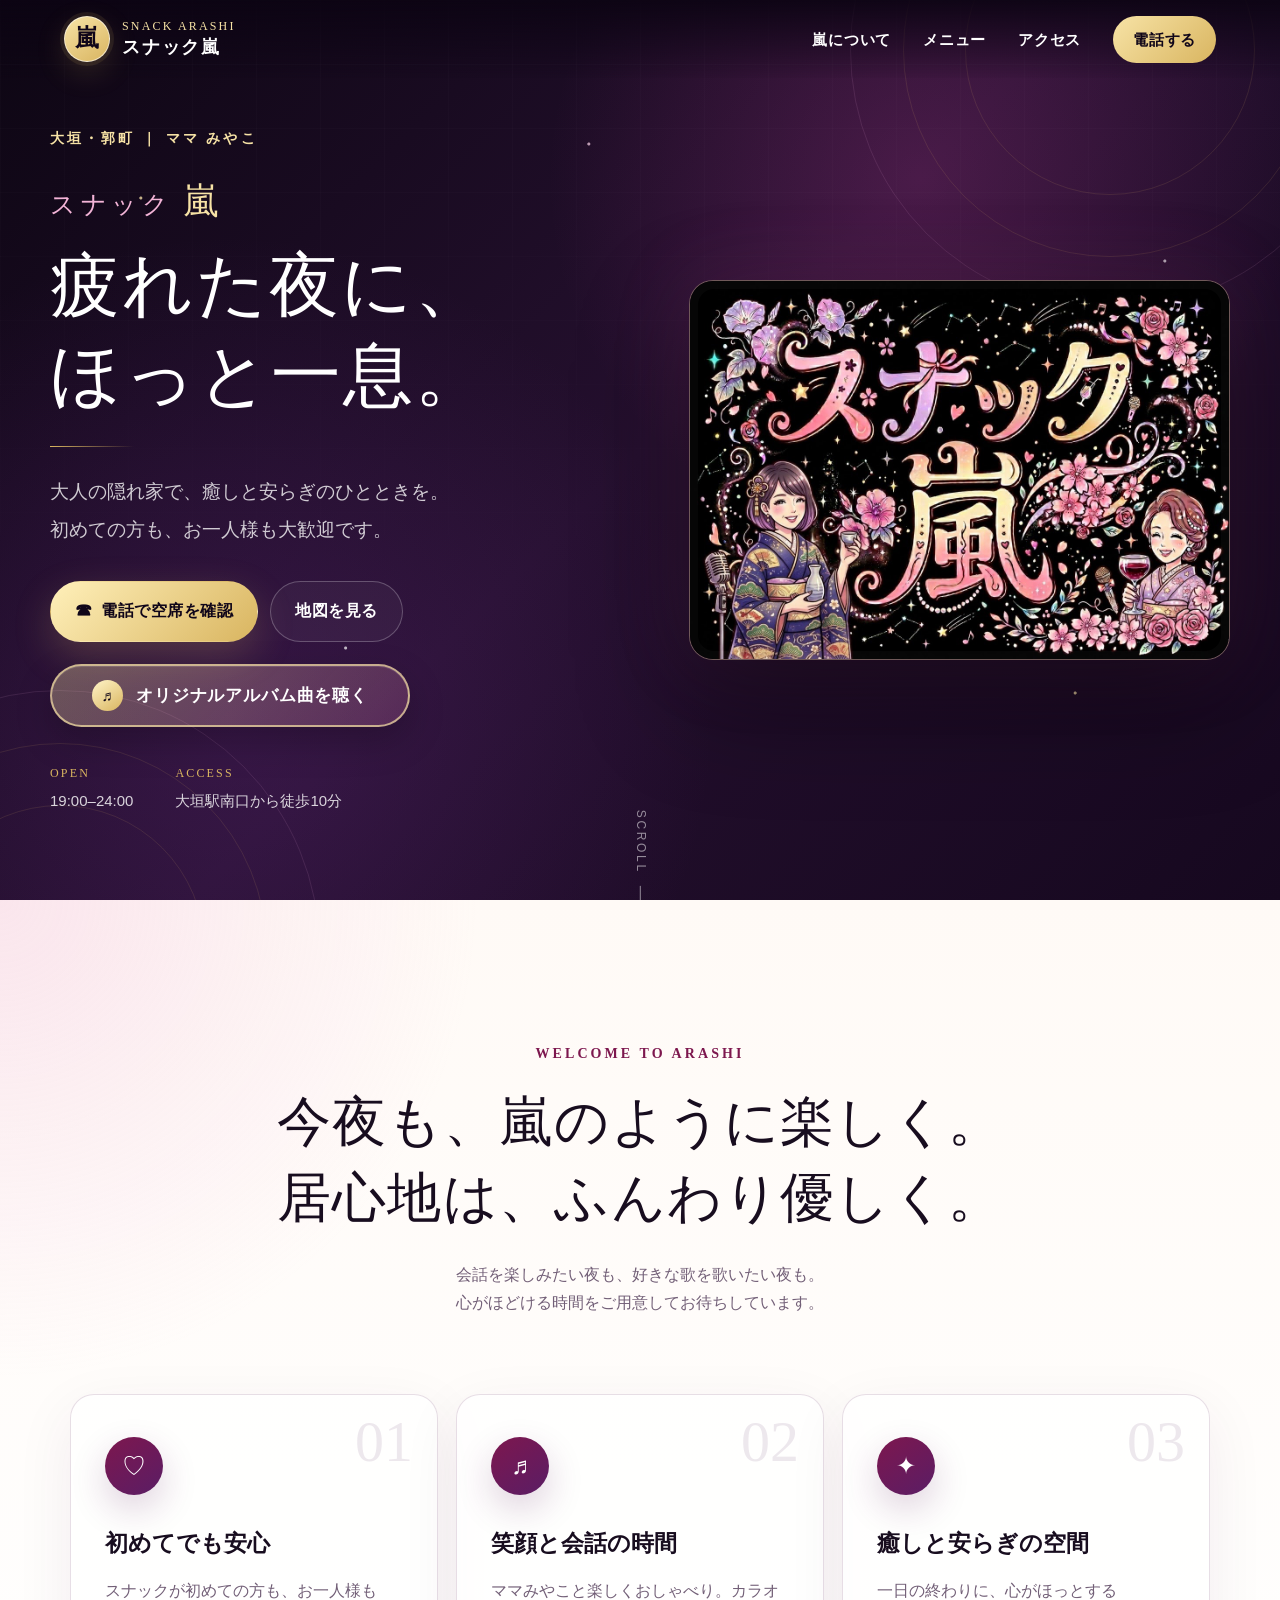
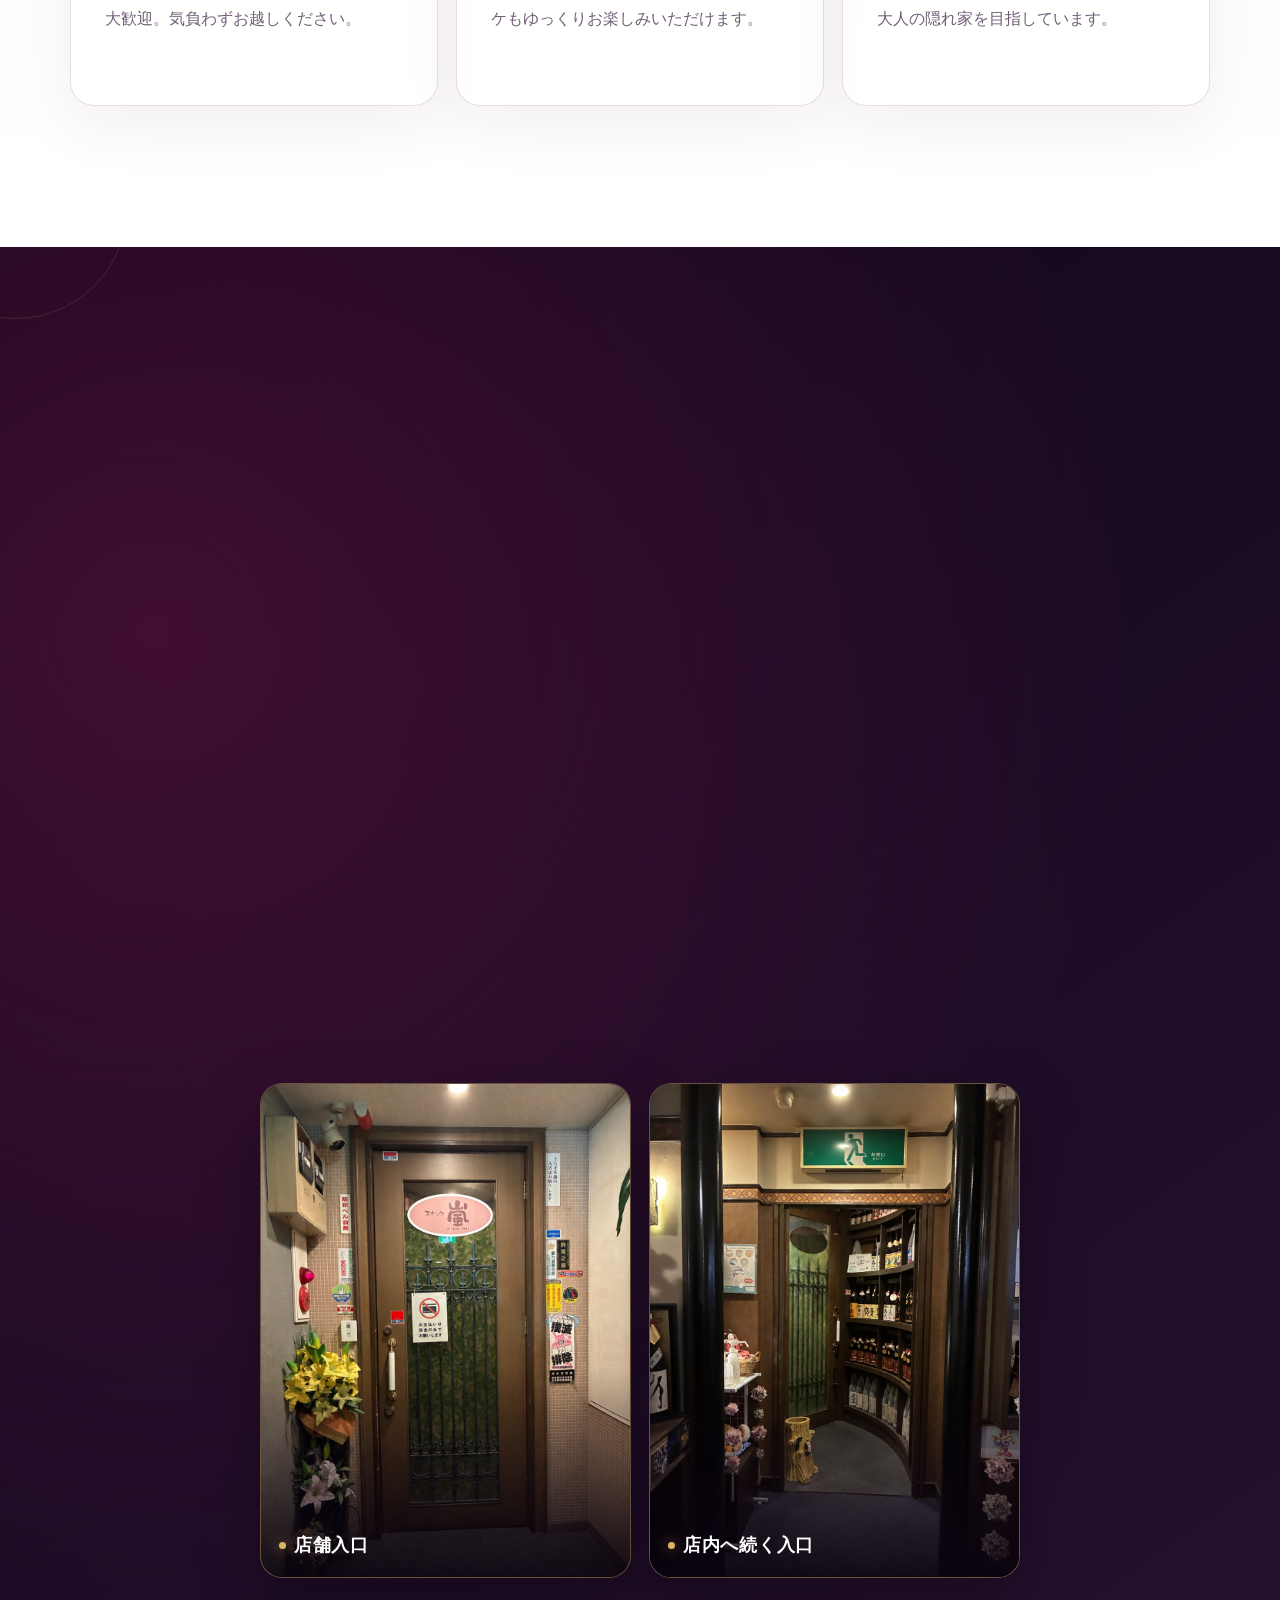
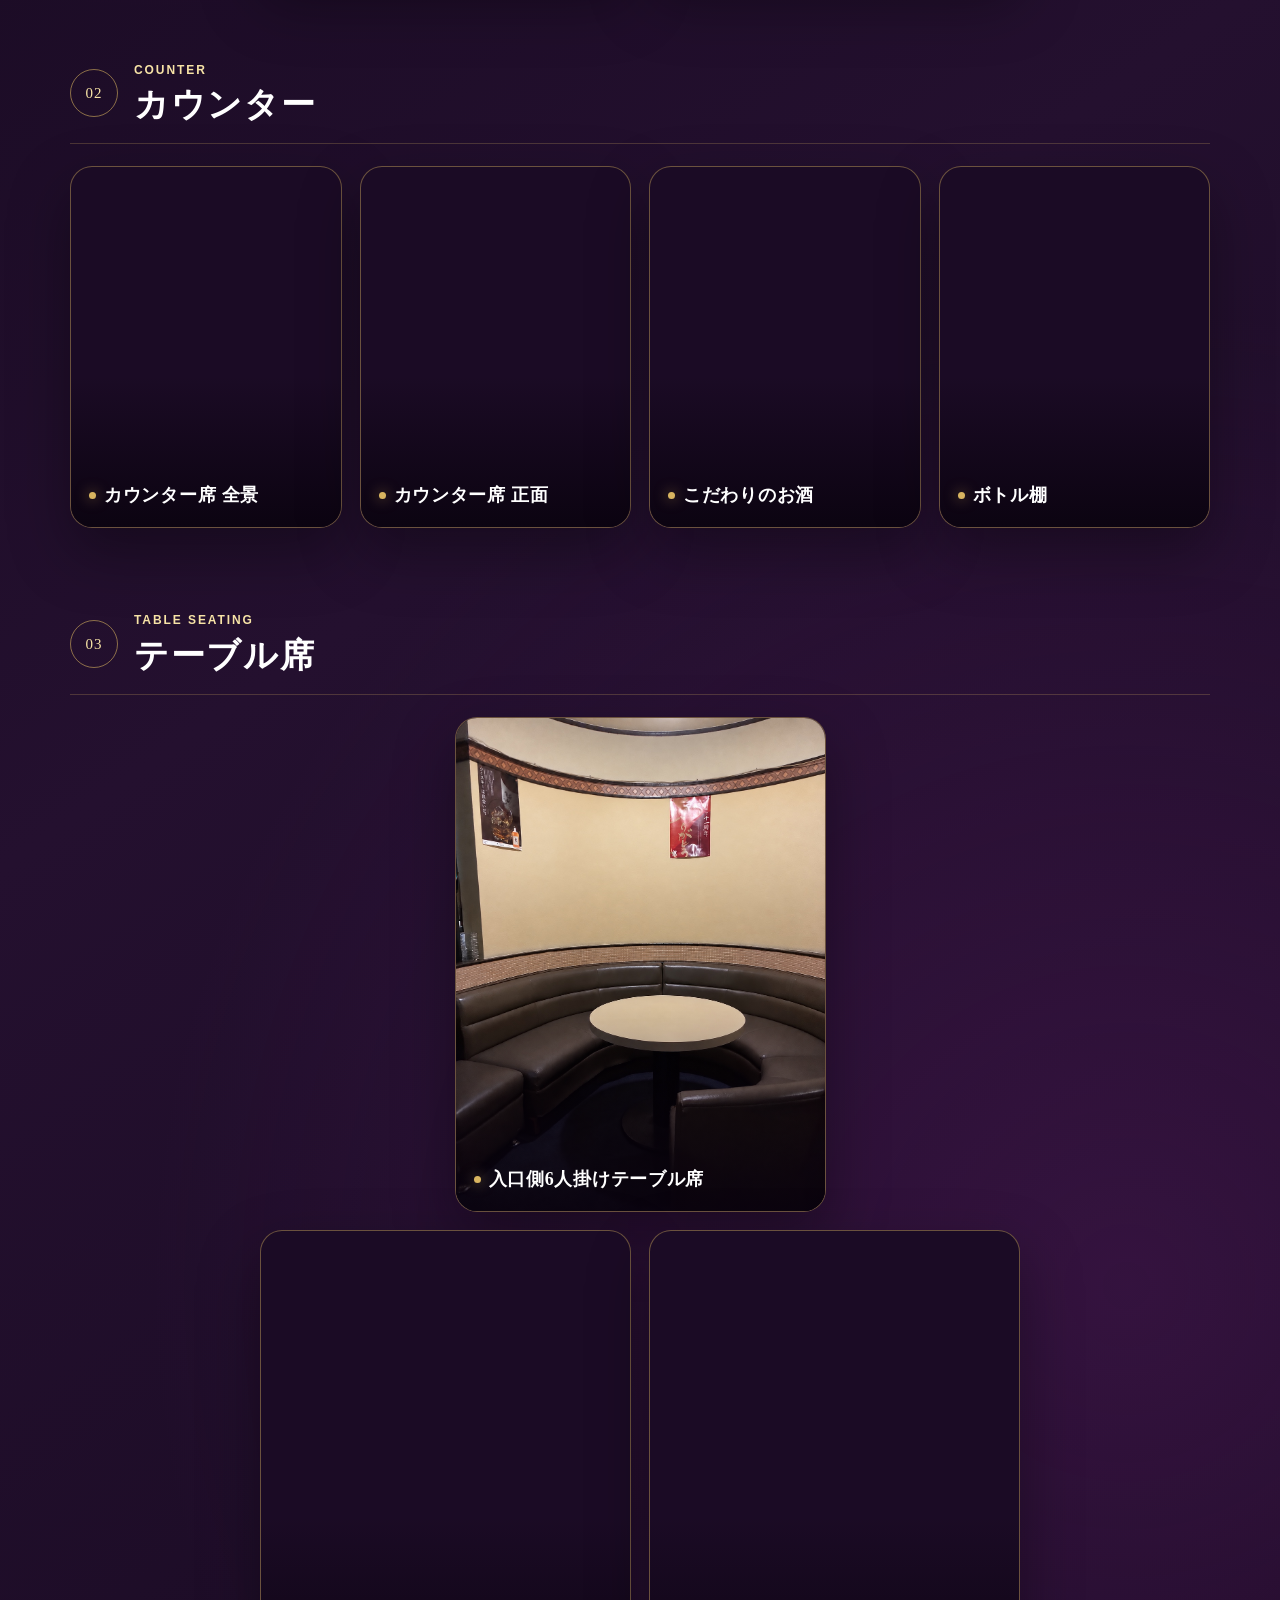
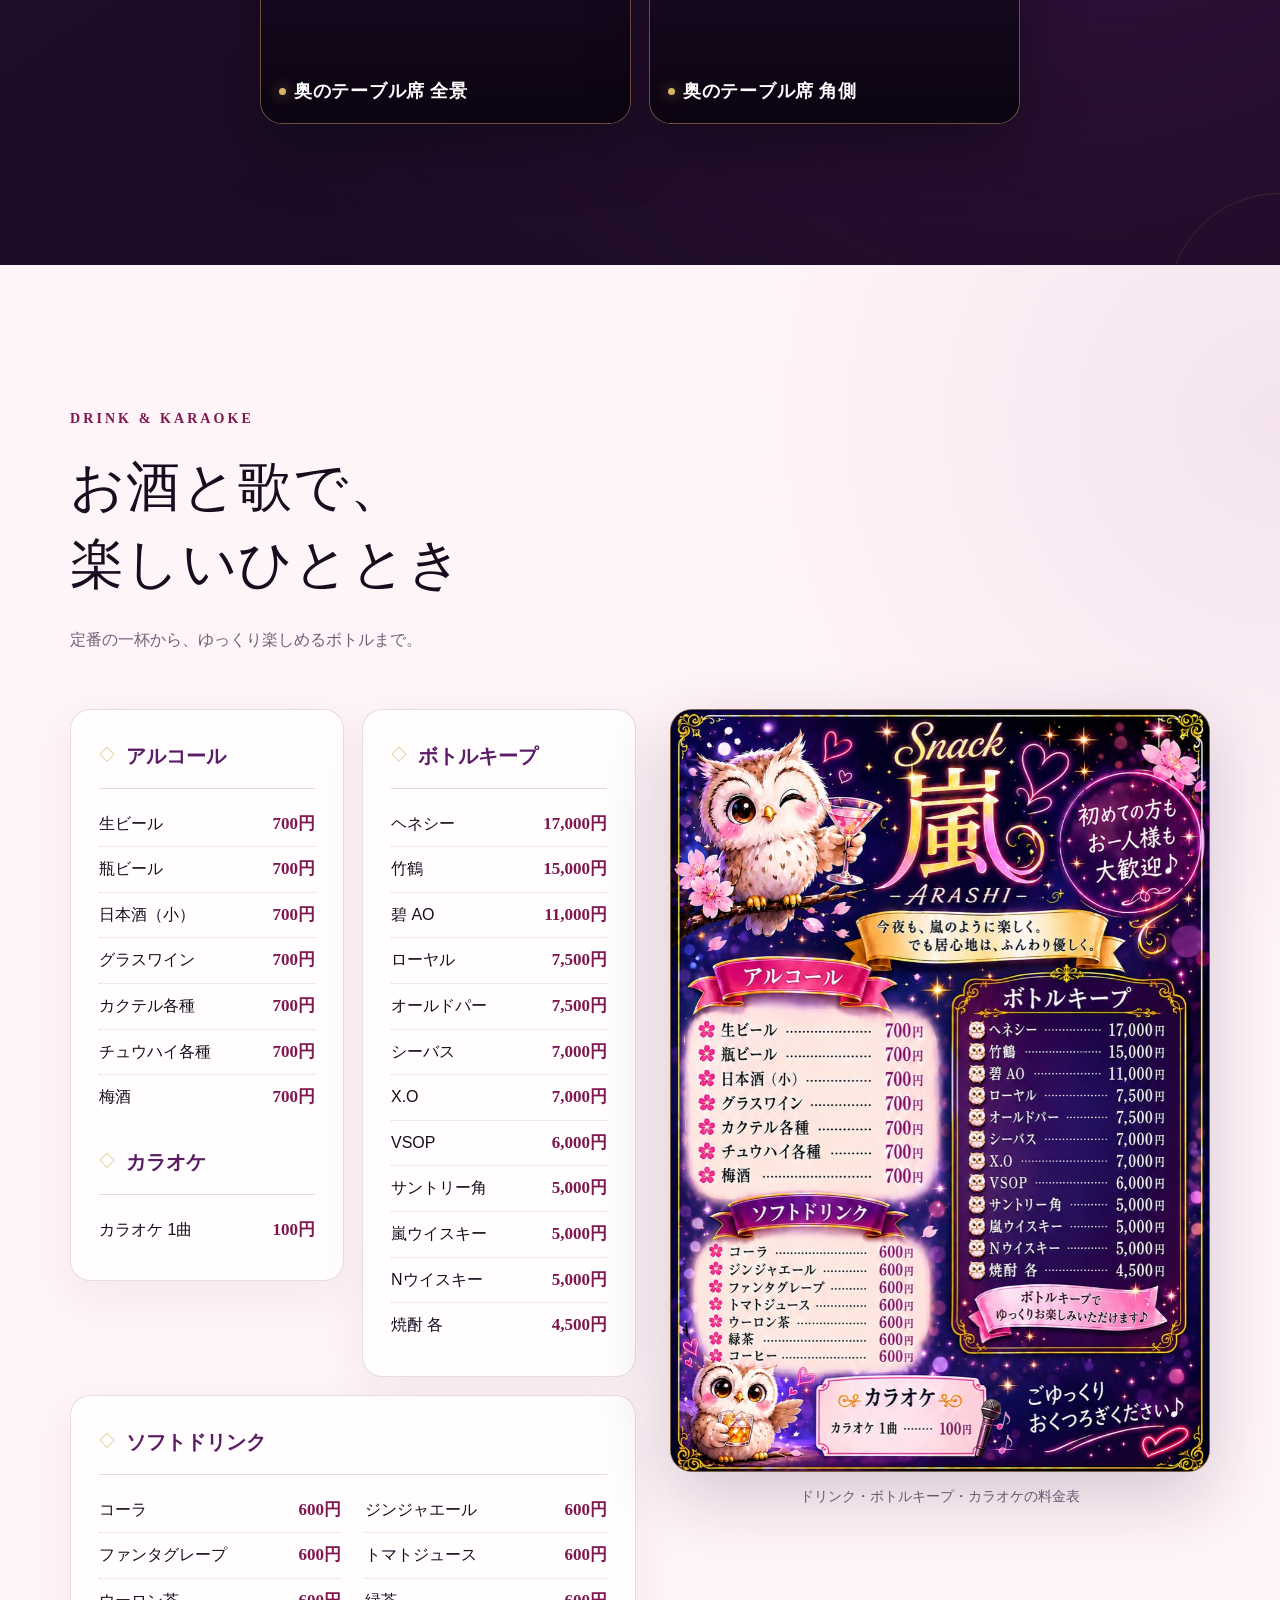
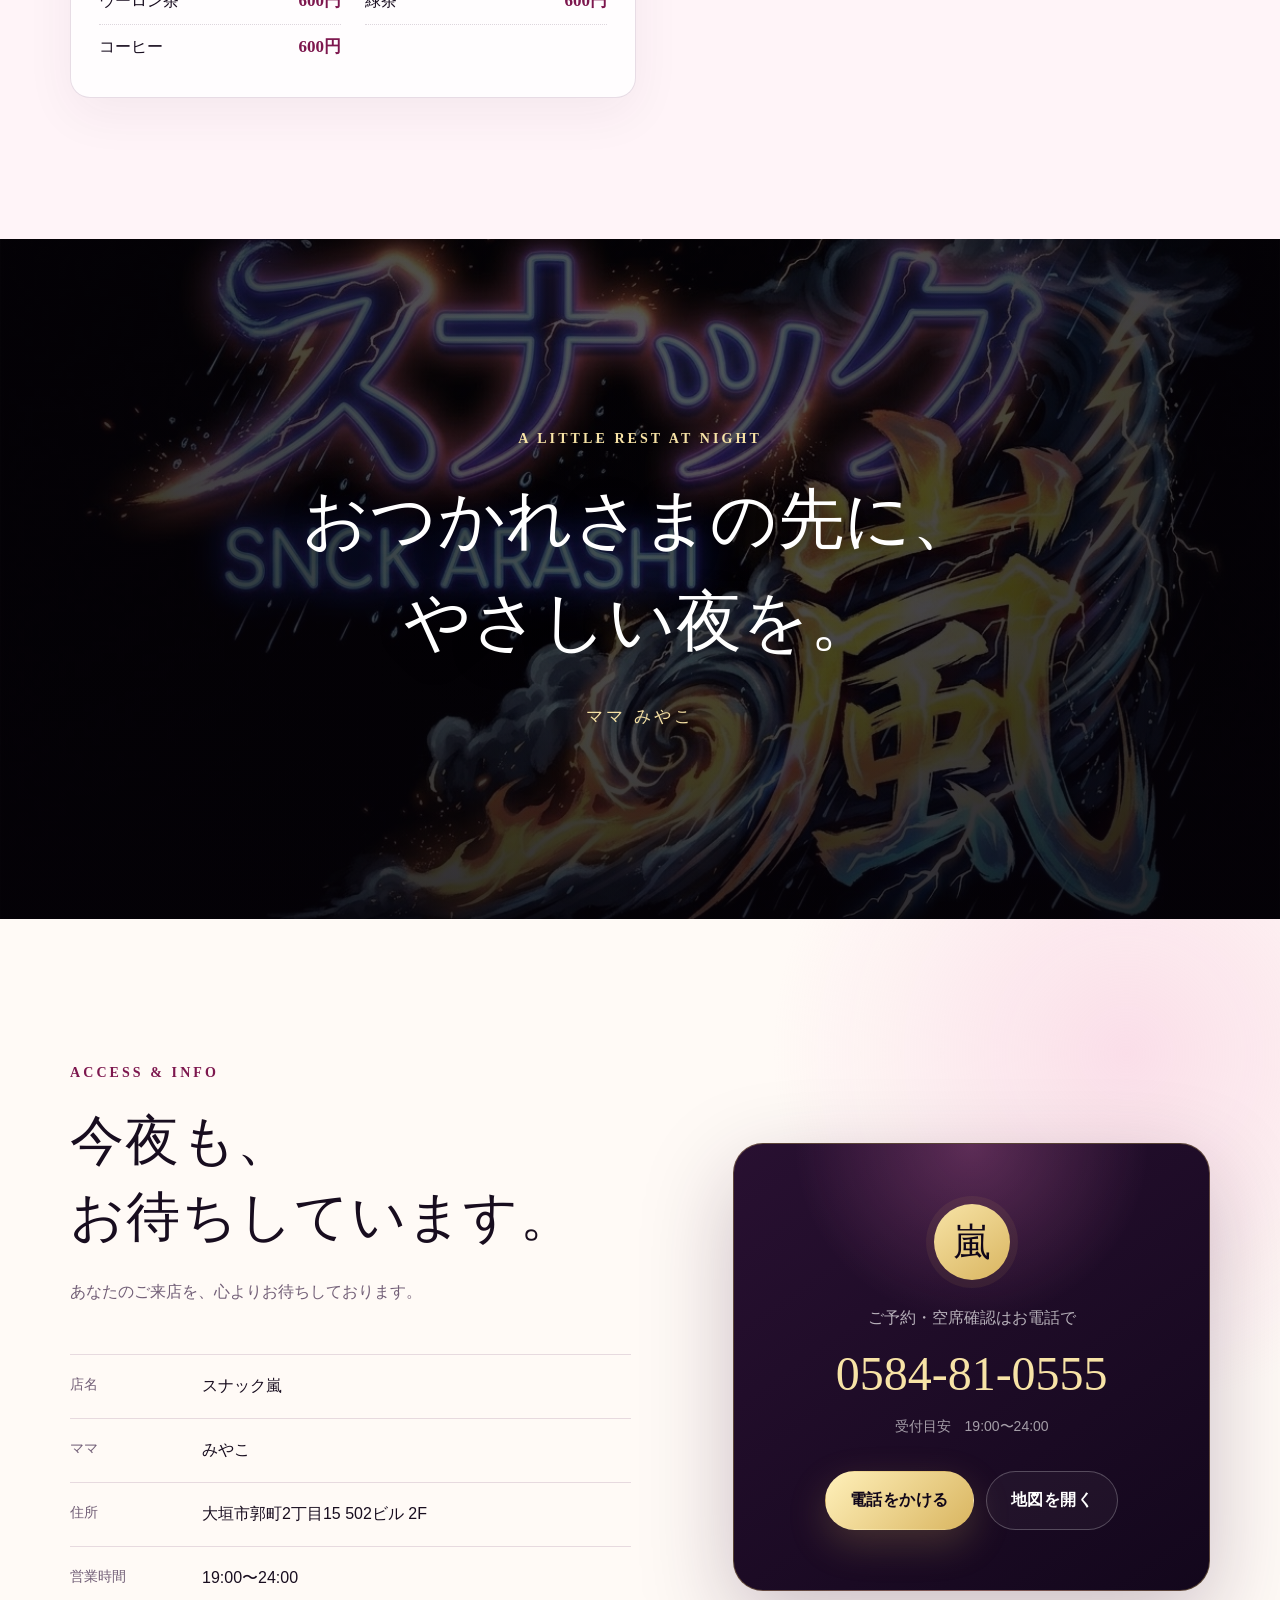
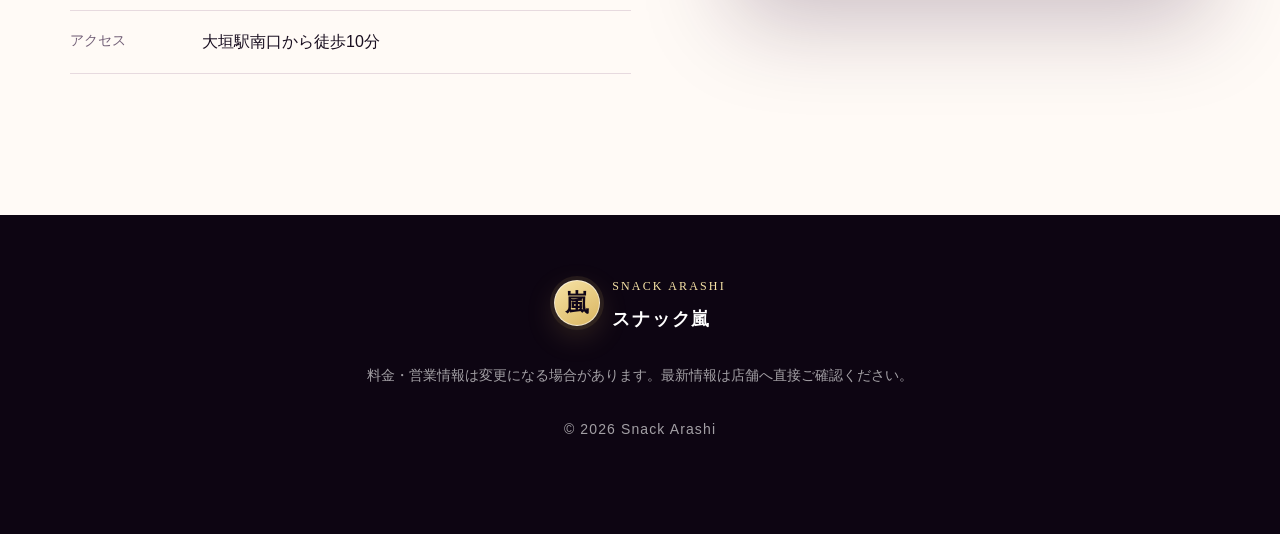
==== commit 918a022b: "大垣駅からの徒歩時間を10分へ変更" ====
--- a/index.html
+++ b/index.html
@@ -74,7 +74,7 @@
               </div>
               <div>
                 <dt>ACCESS</dt>
-                <dd>大垣駅南口から徒歩5分</dd>
+                <dd>大垣駅南口から徒歩10分</dd>
               </div>
             </dl>
           </div>
@@ -433,7 +433,7 @@
               </div>
               <div>
                 <dt>アクセス</dt>
-                <dd>大垣駅南口から徒歩5分</dd>
+                <dd>大垣駅南口から徒歩10分</dd>
               </div>
             </dl>
           </div>
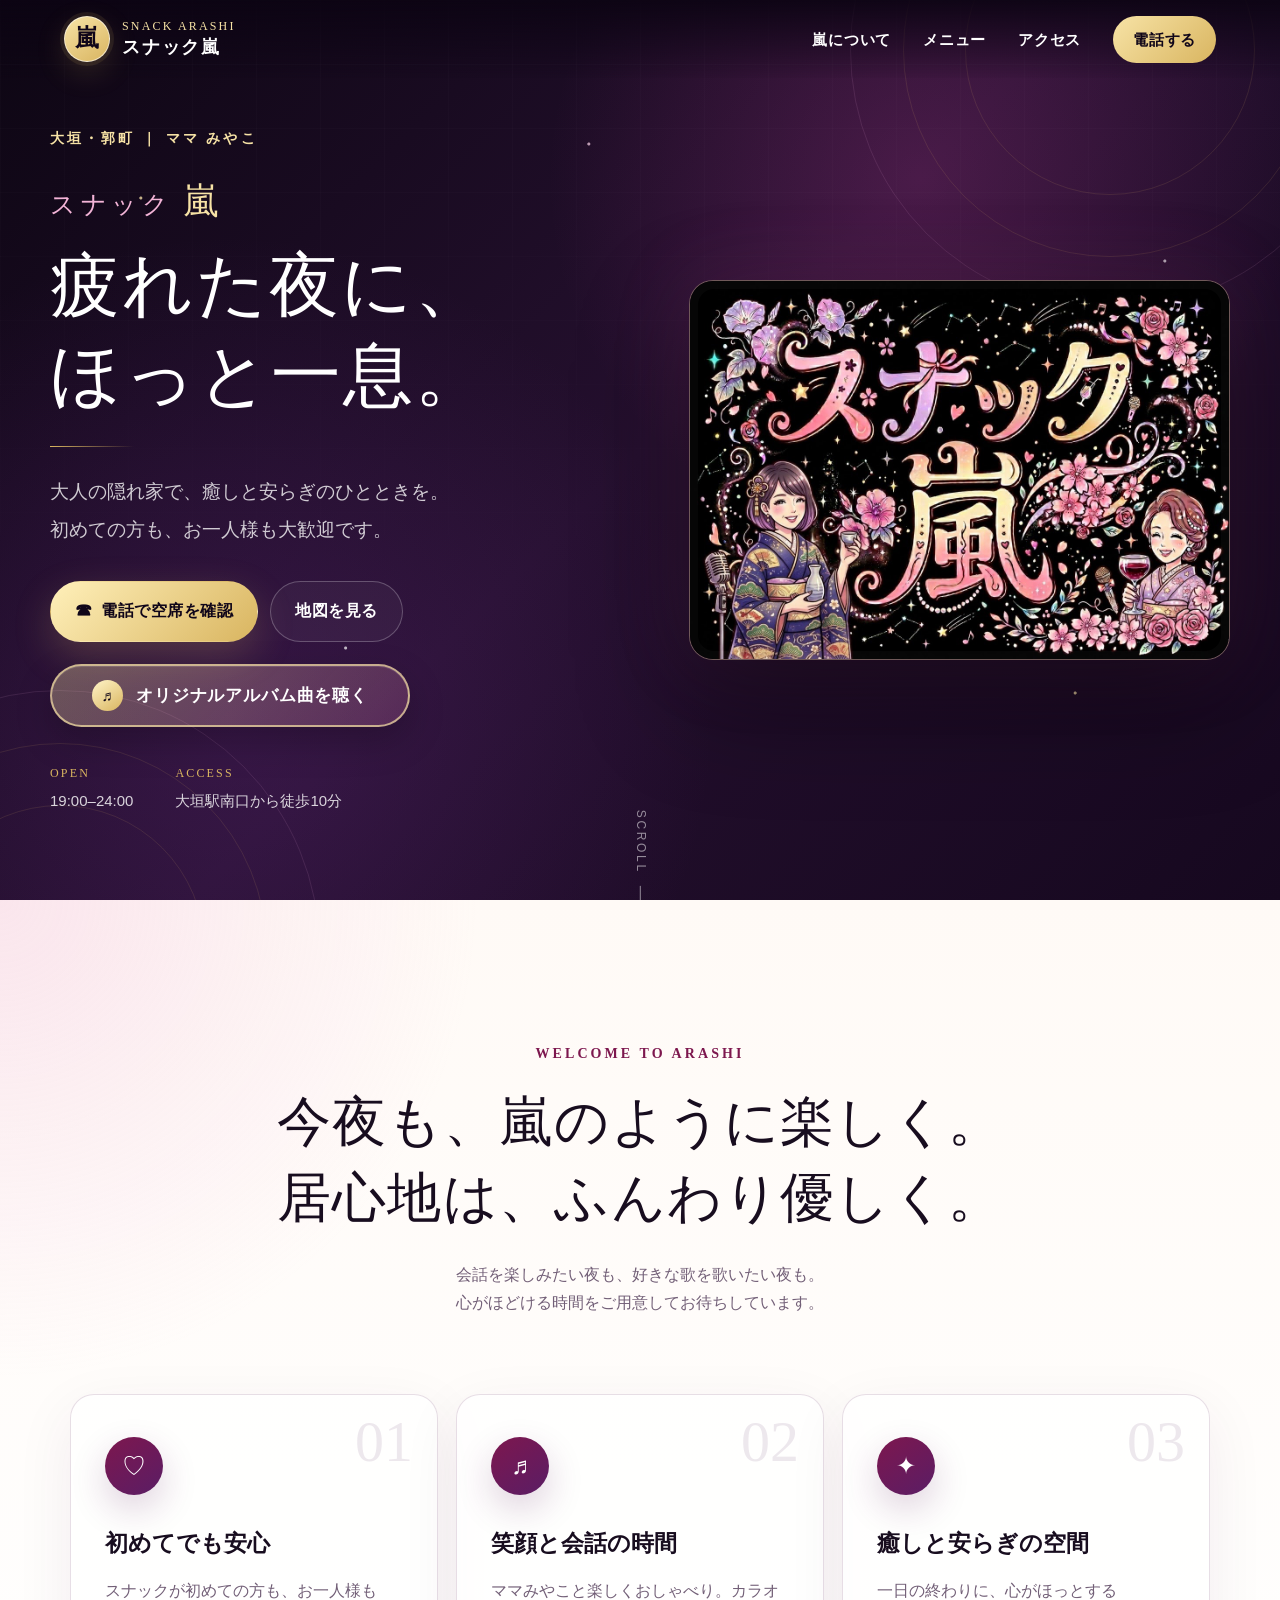
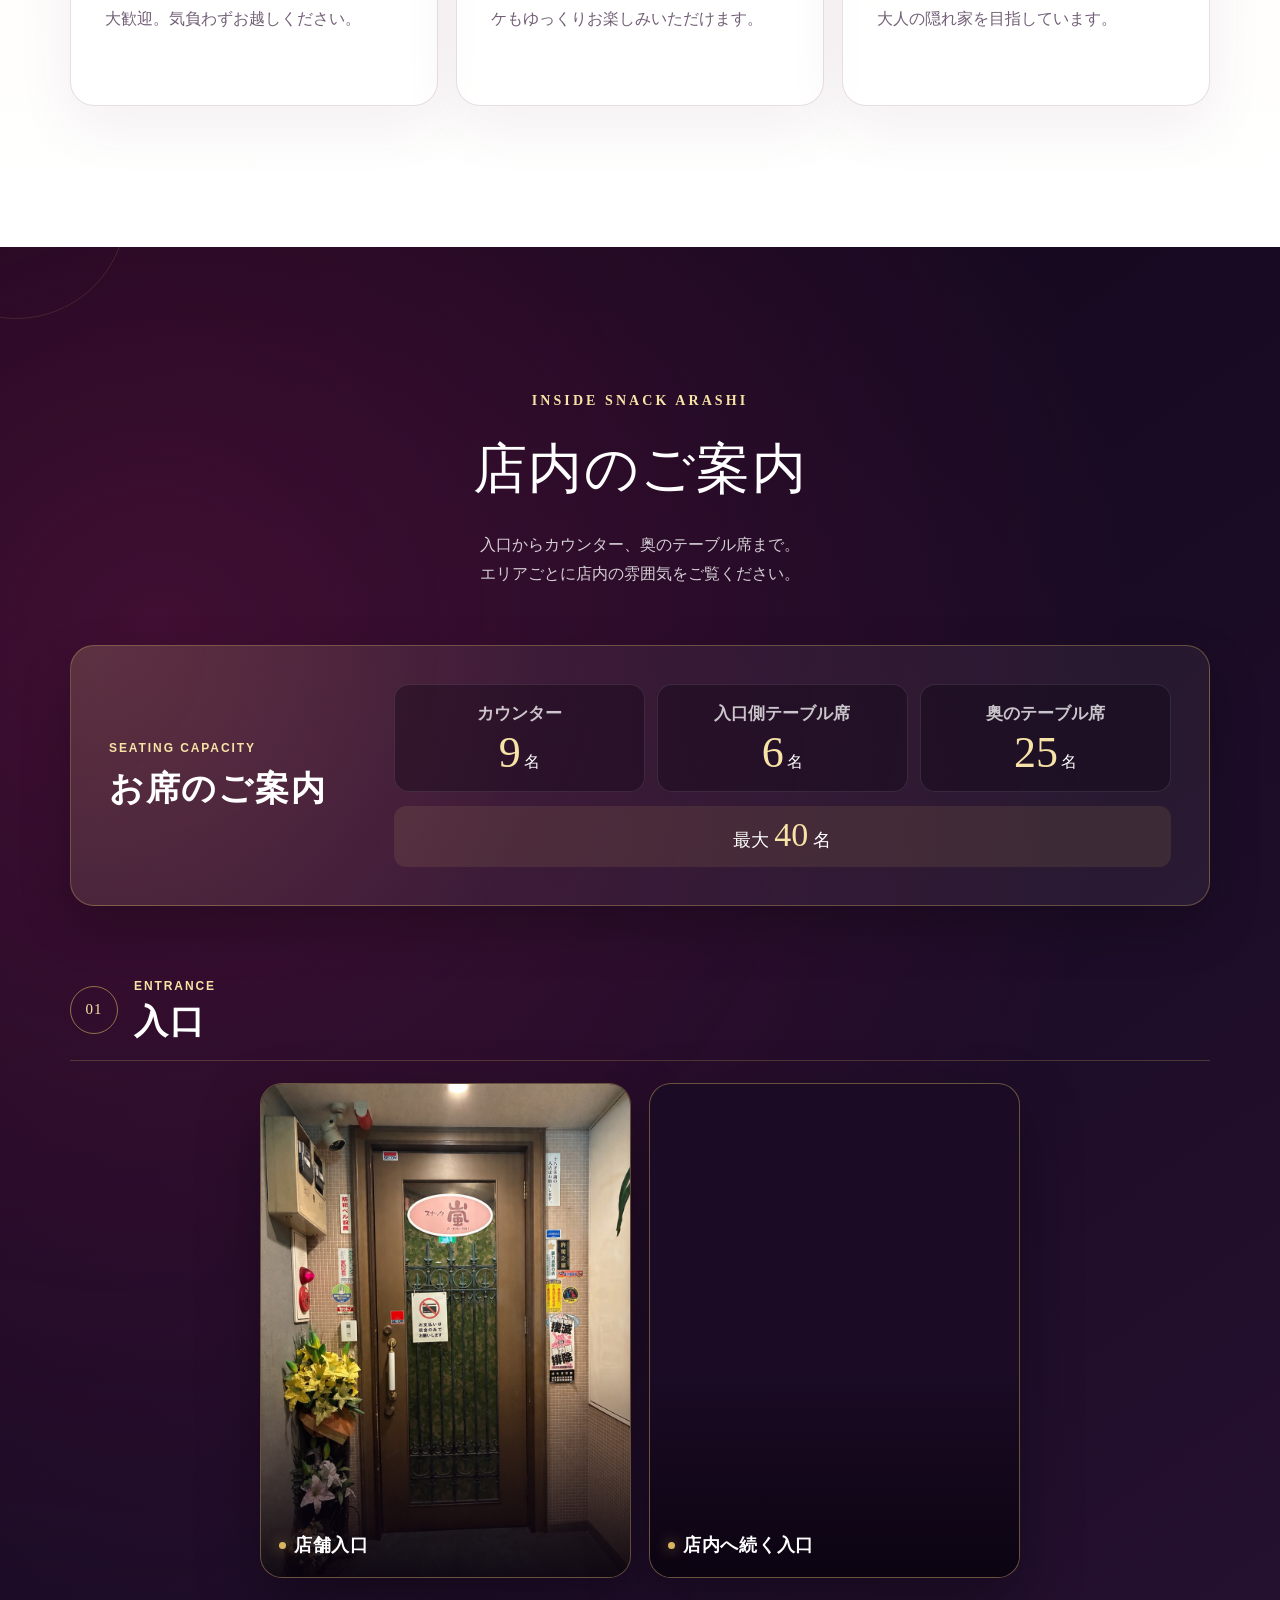
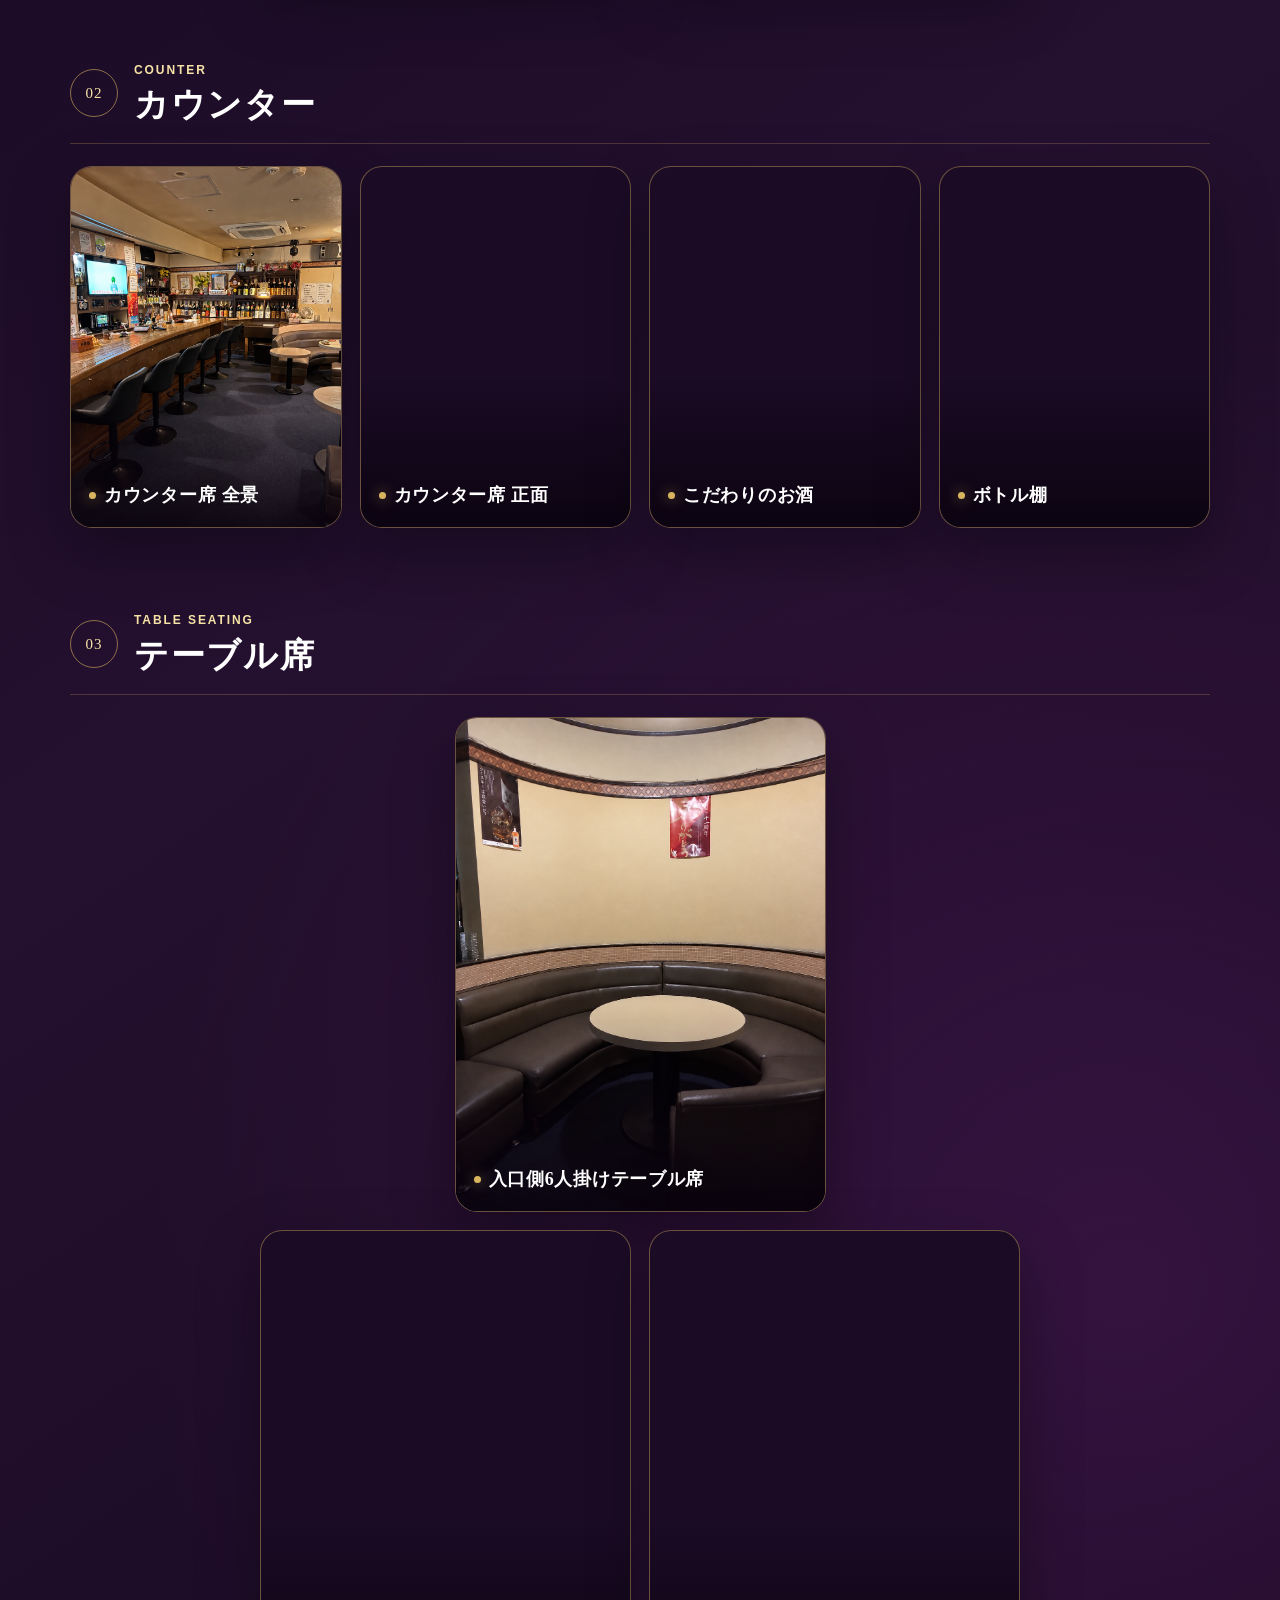
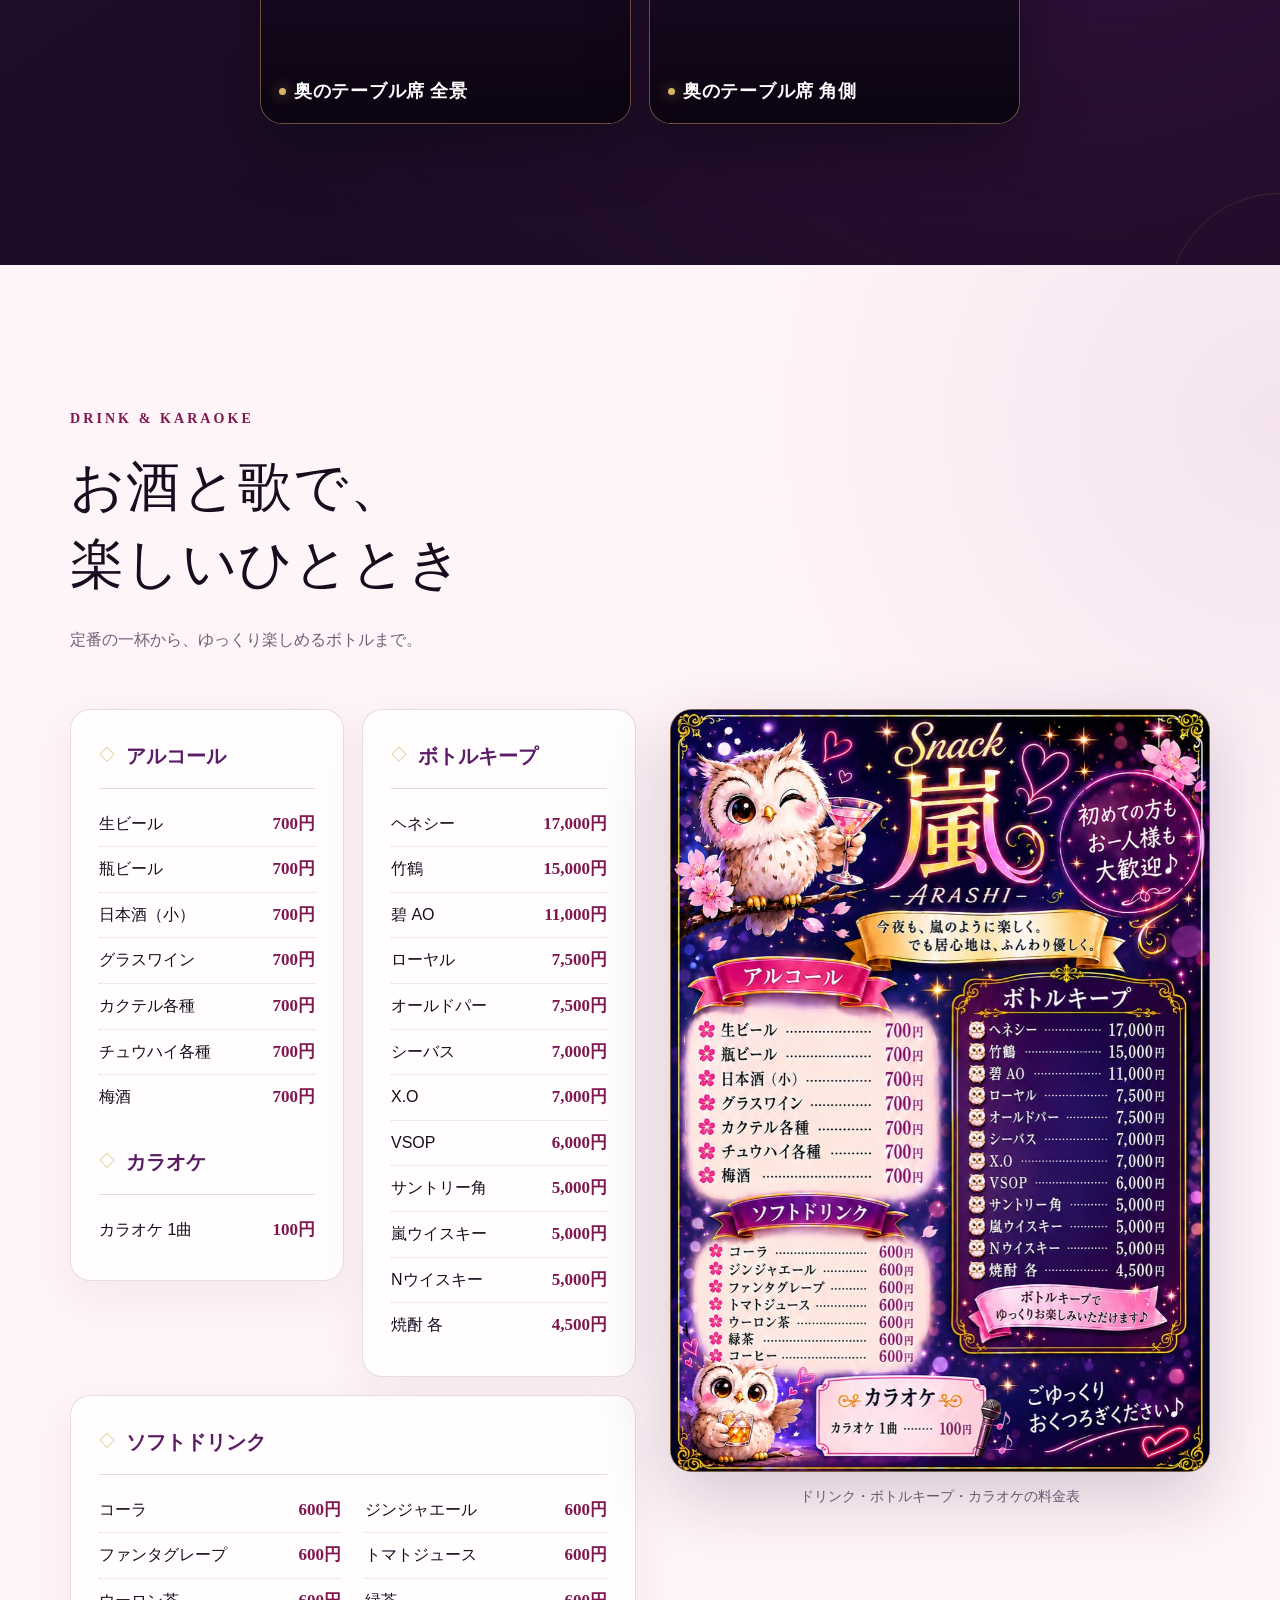
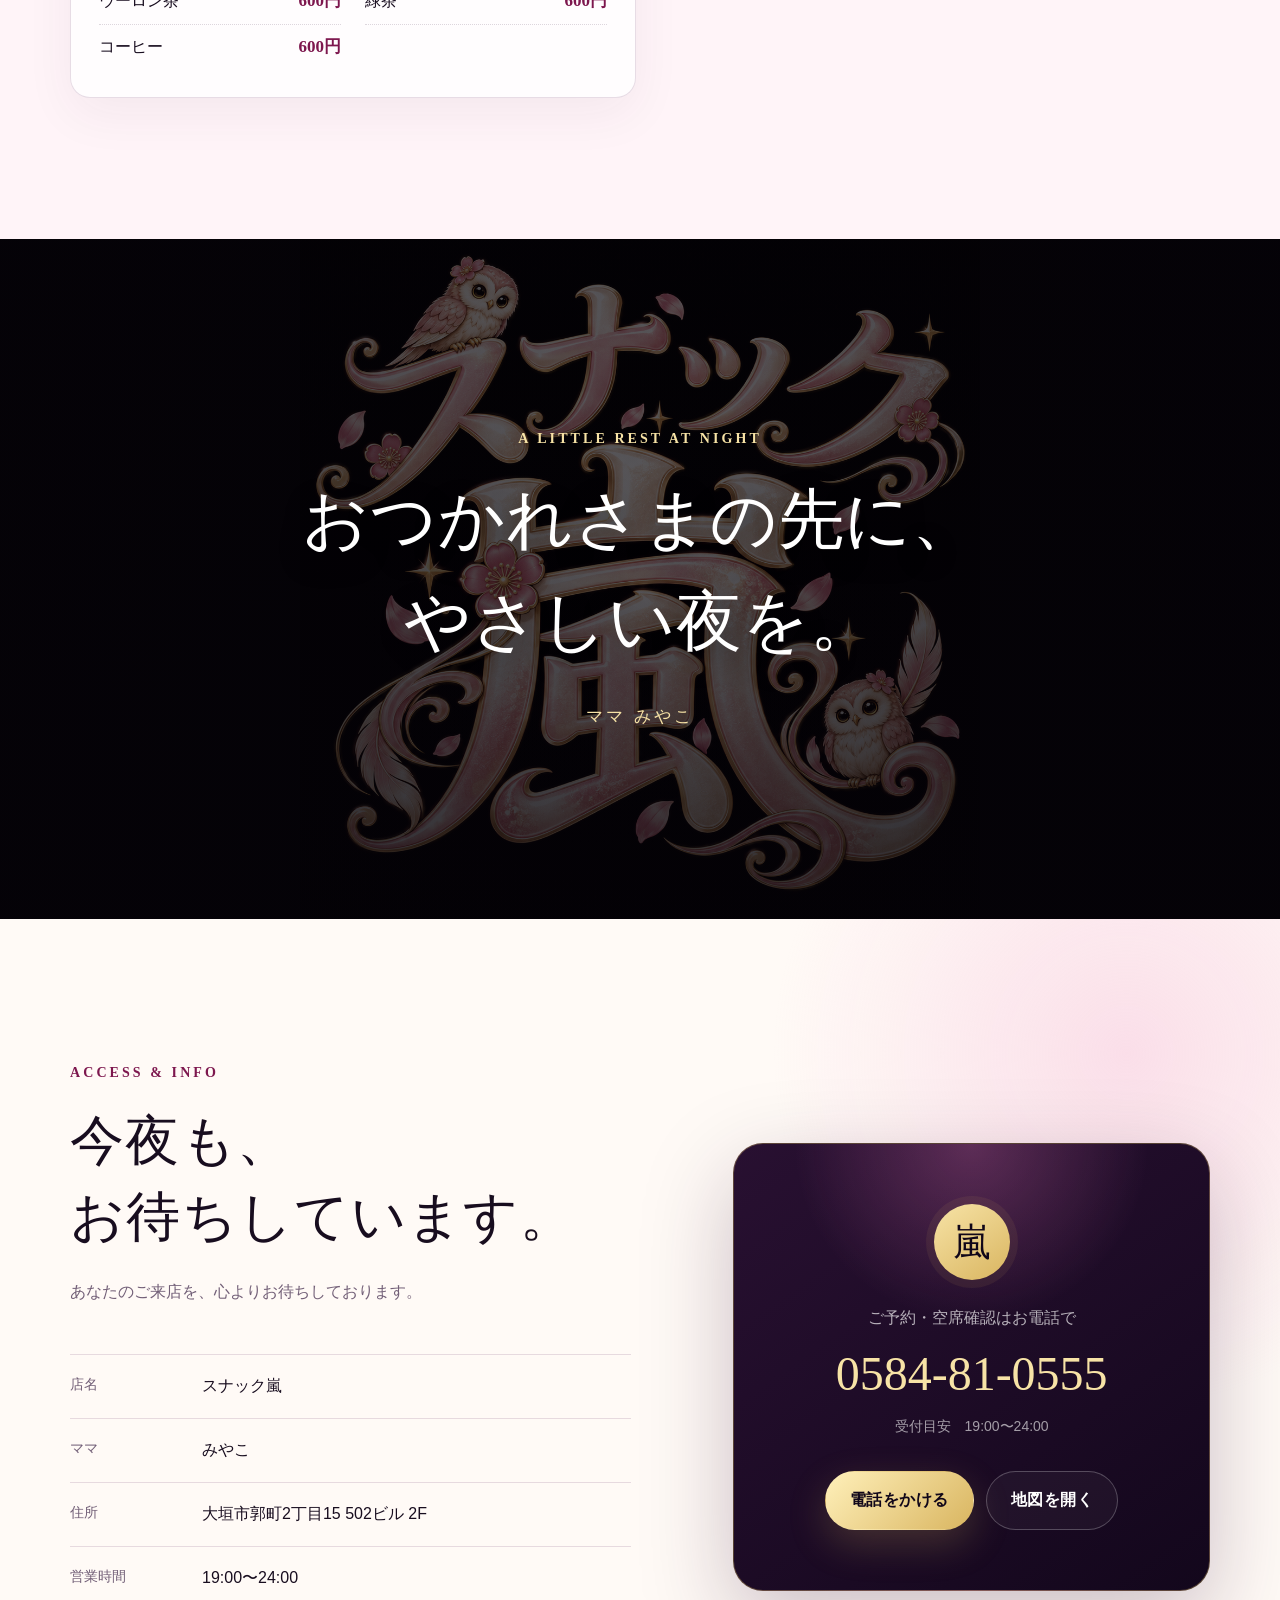
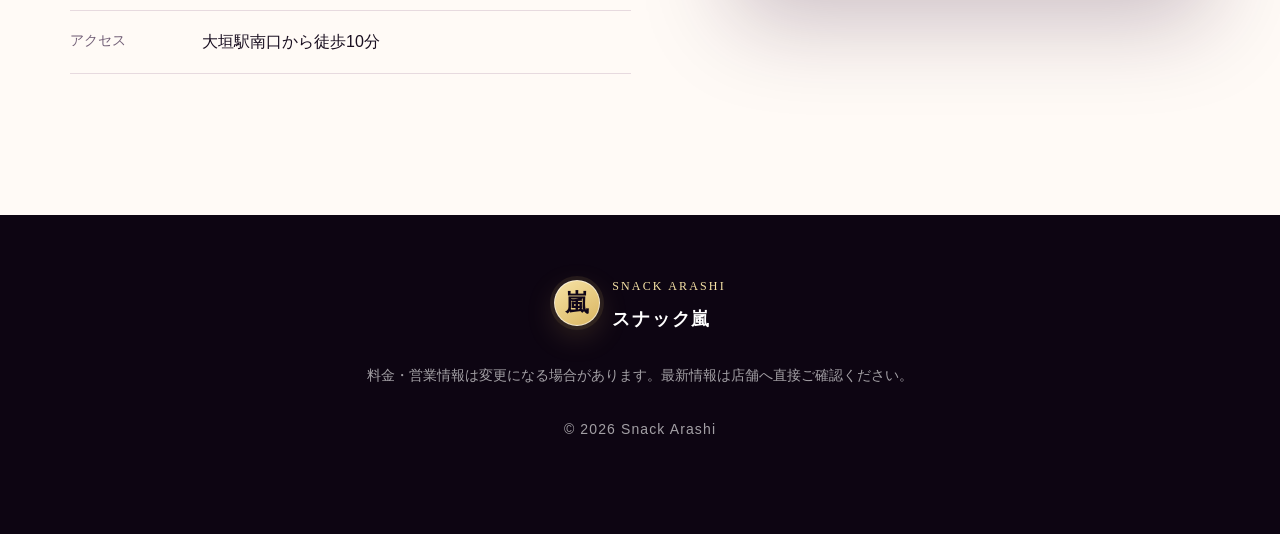
==== commit 97026502: "店主メッセージの背景表示を更新" ====
--- a/index.html
+++ b/index.html
@@ -10,7 +10,7 @@
     <meta name="theme-color" content="#170a24" />
     <title>スナック嵐｜大垣・郭町</title>
     <link rel="icon" href="data:image/svg+xml,%3Csvg xmlns='http://www.w3.org/2000/svg' viewBox='0 0 64 64'%3E%3Crect width='64' height='64' rx='32' fill='%23d9b560'/%3E%3Ctext x='32' y='44' text-anchor='middle' font-size='36' fill='%23100619'%3E%E5%B5%90%3C/text%3E%3C/svg%3E" />
-    <link rel="stylesheet" href="styles.css?v=20260928-seat-labels-v1" />
+    <link rel="stylesheet" href="styles.css?v=20260929-mood-background-v1" />
   </head>
   <body>
     <a class="skip-link" href="#main">本文へ移動</a>
@@ -395,7 +395,14 @@
 
       <section id="mood" class="section mood-section" aria-label="店主からのメッセージ">
         <div class="mood-art" aria-hidden="true">
-          <img src="assets/mood-background.jpg" alt="" loading="lazy" />
+          <img
+            src="assets/mood-background-owl-logo.png"
+            alt=""
+            width="1254"
+            height="1254"
+            loading="lazy"
+            decoding="async"
+          />
         </div>
         <div class="mood-overlay"></div>
         <div class="mood-copy reveal">
--- a/styles.css
+++ b/styles.css
@@ -1524,7 +1524,7 @@
   display: block;
   width: 100%;
   height: 100%;
-  object-fit: cover;
+  object-fit: contain;
   object-position: center;
   filter: saturate(0.88) brightness(0.72);
 }
@@ -2248,10 +2248,6 @@
     min-height: 580px;
   }
 
-  .mood-art img {
-    object-position: 63% center;
-  }
-
   .mood-overlay {
     background: rgba(6, 2, 9, 0.54);
   }
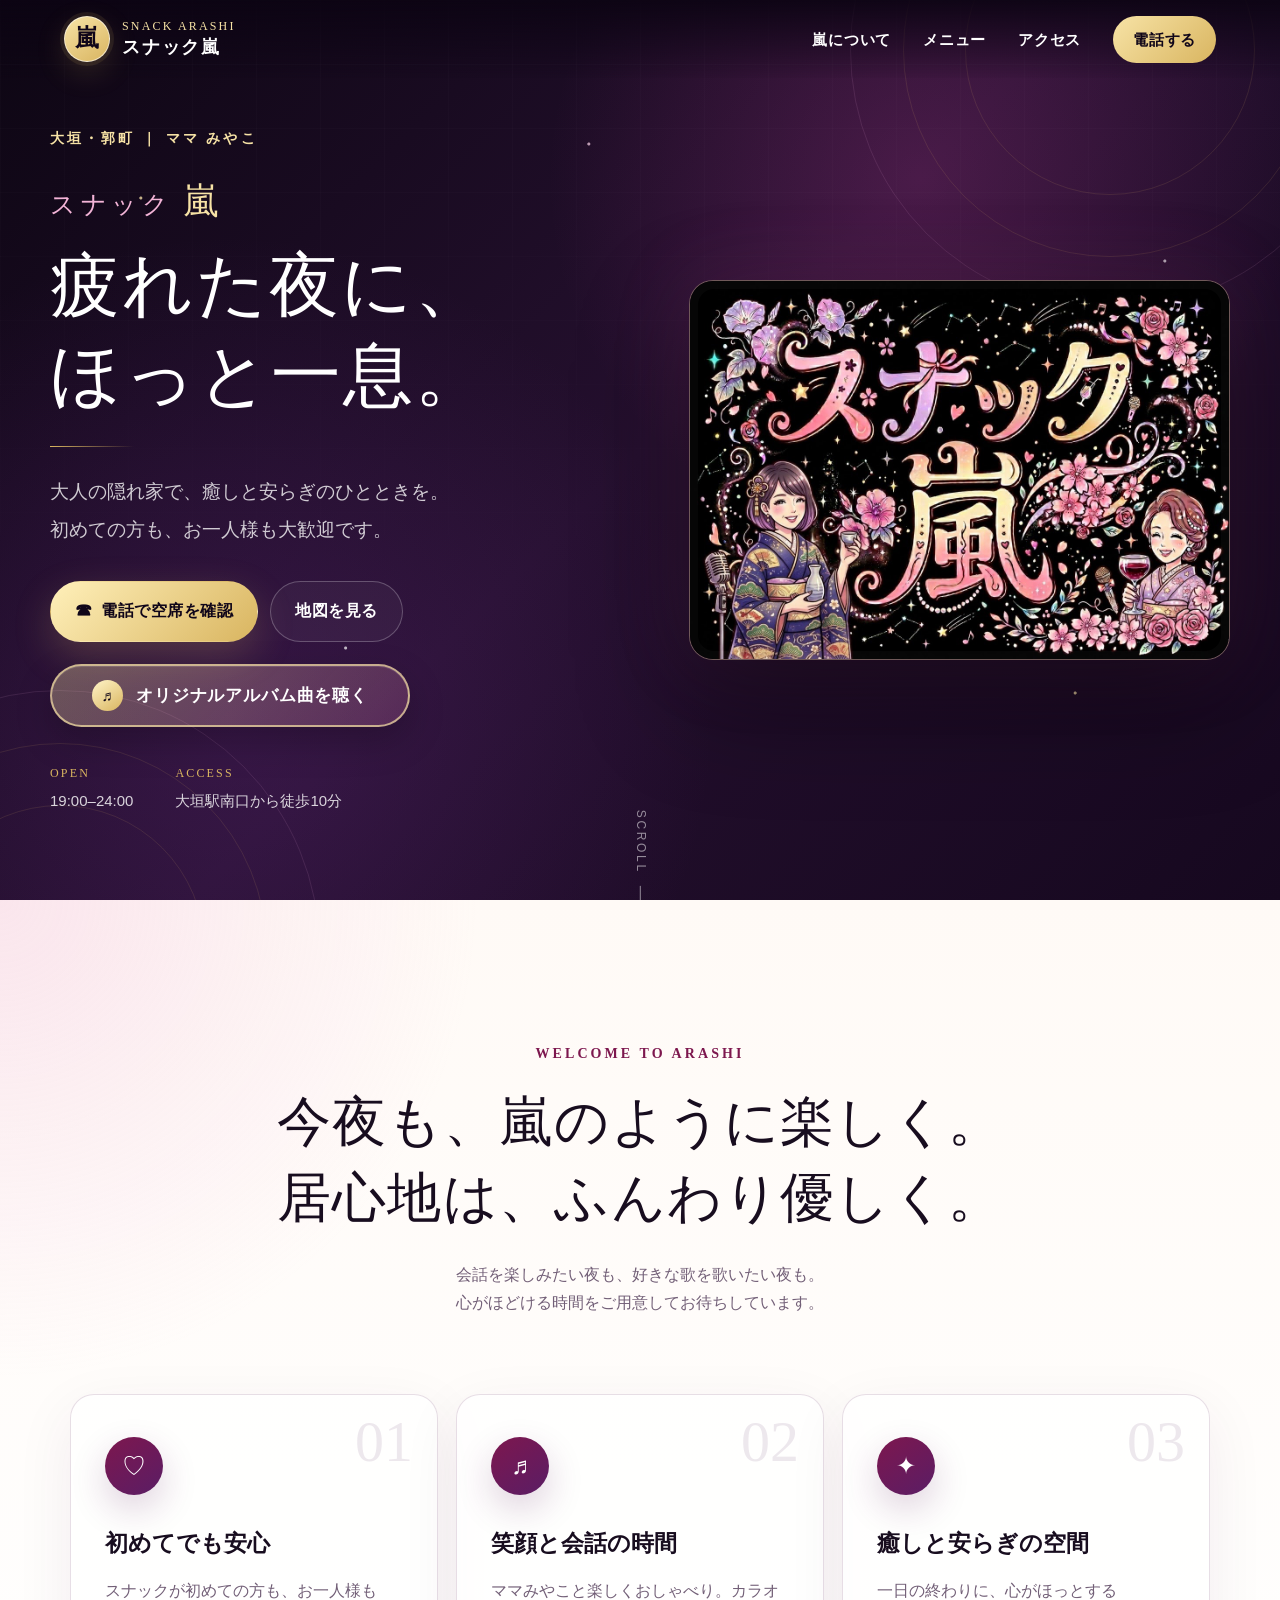
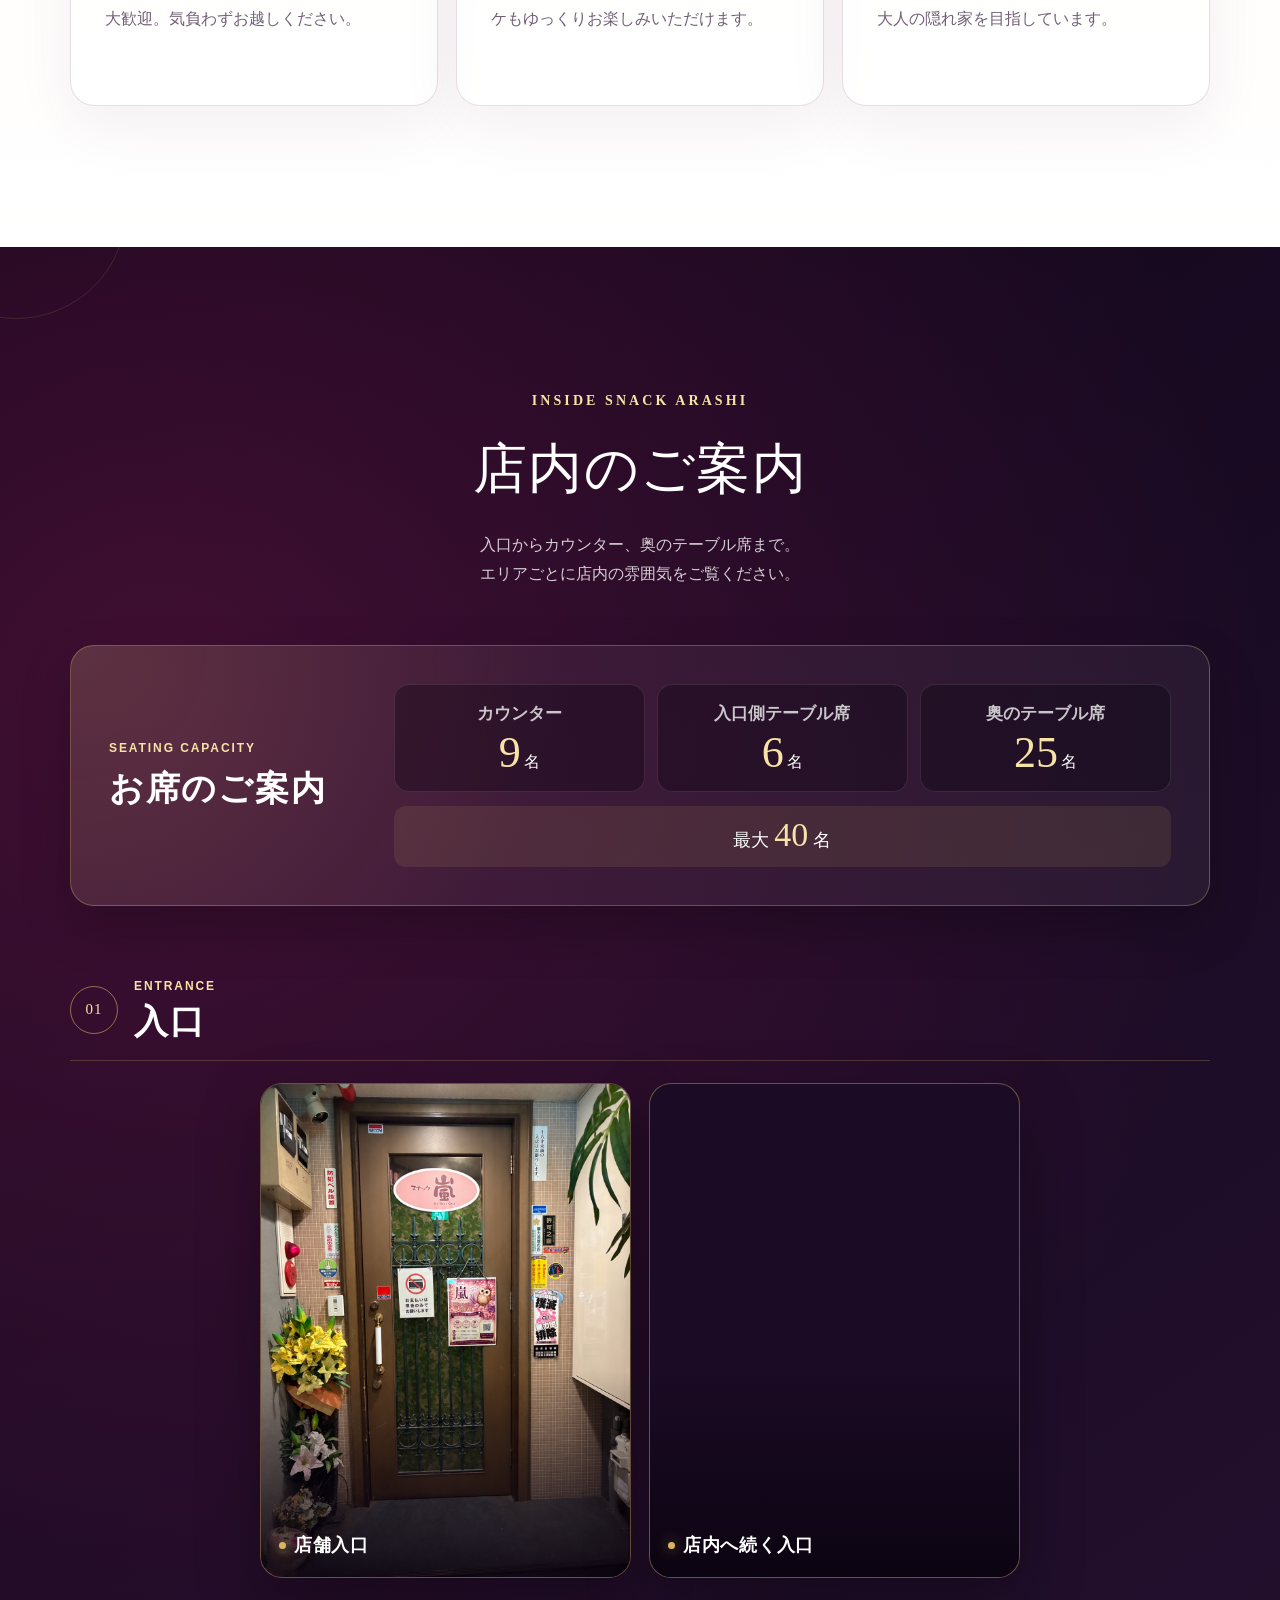
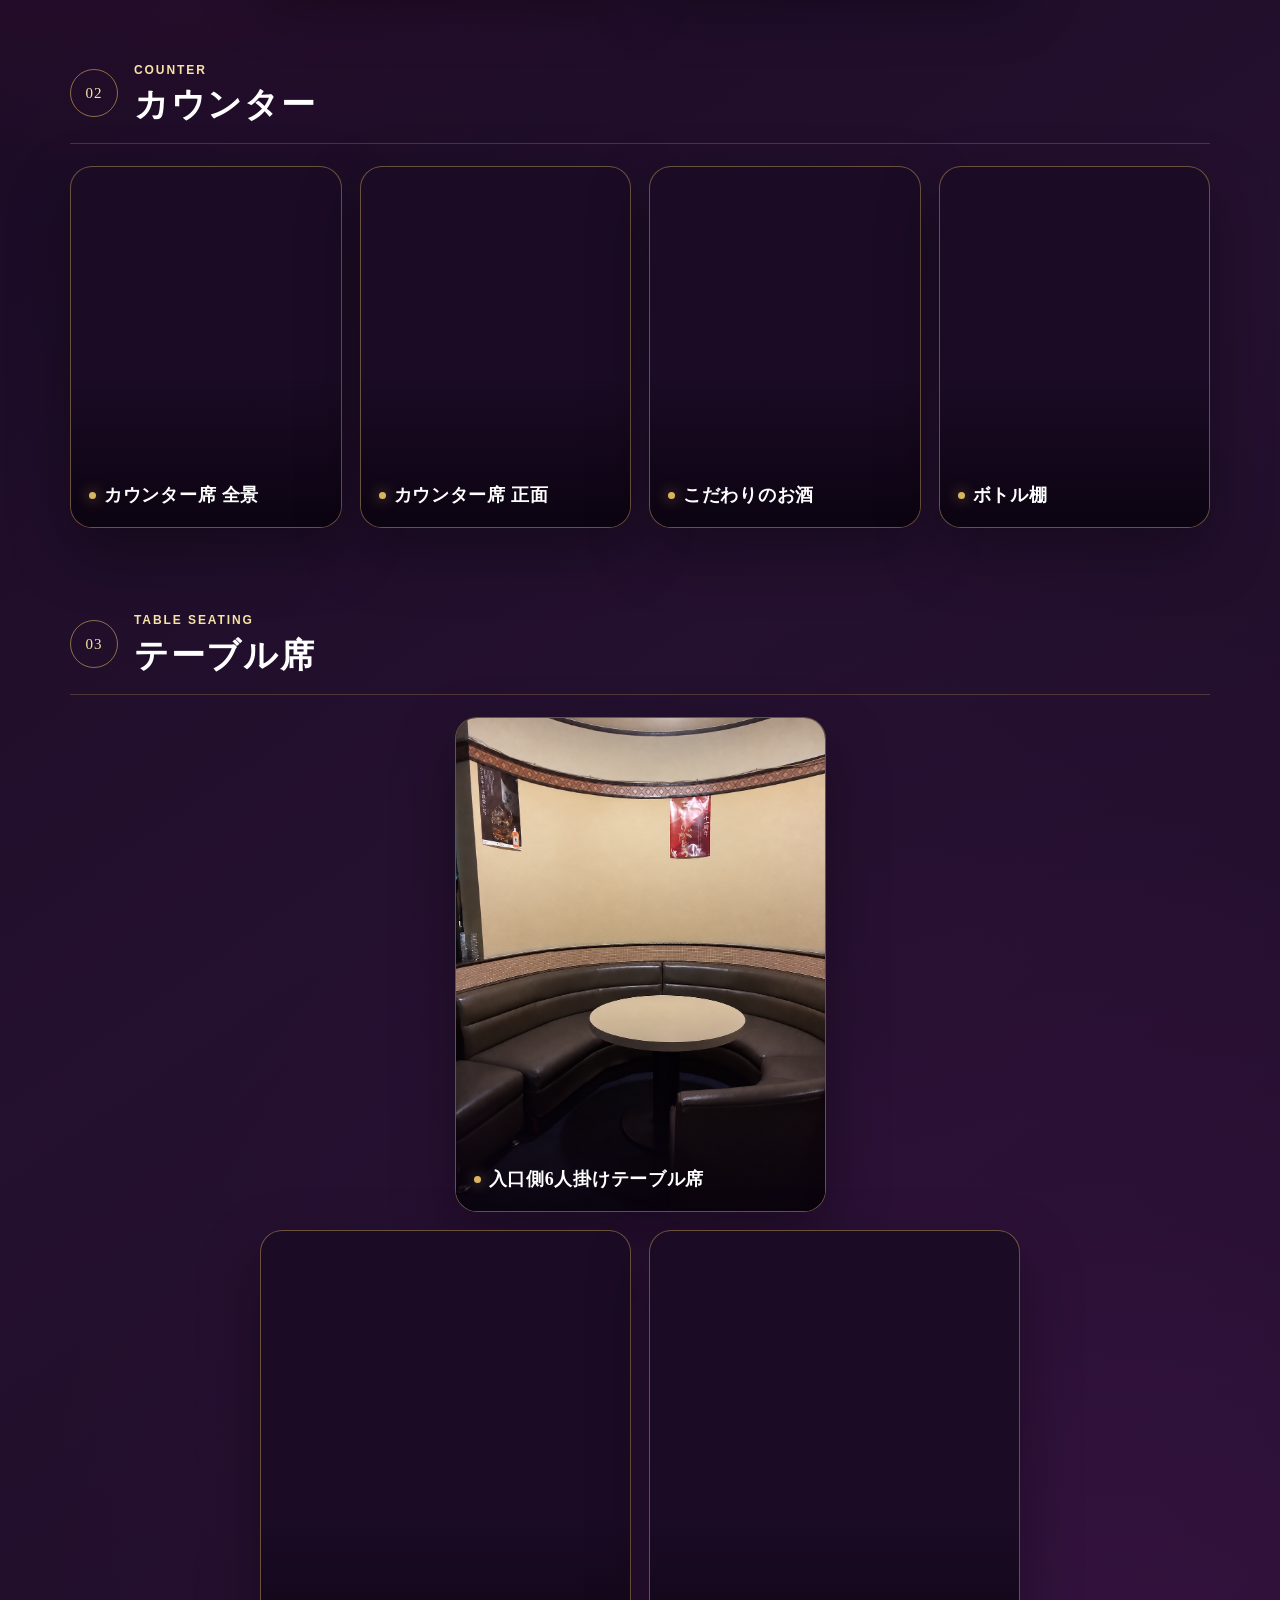
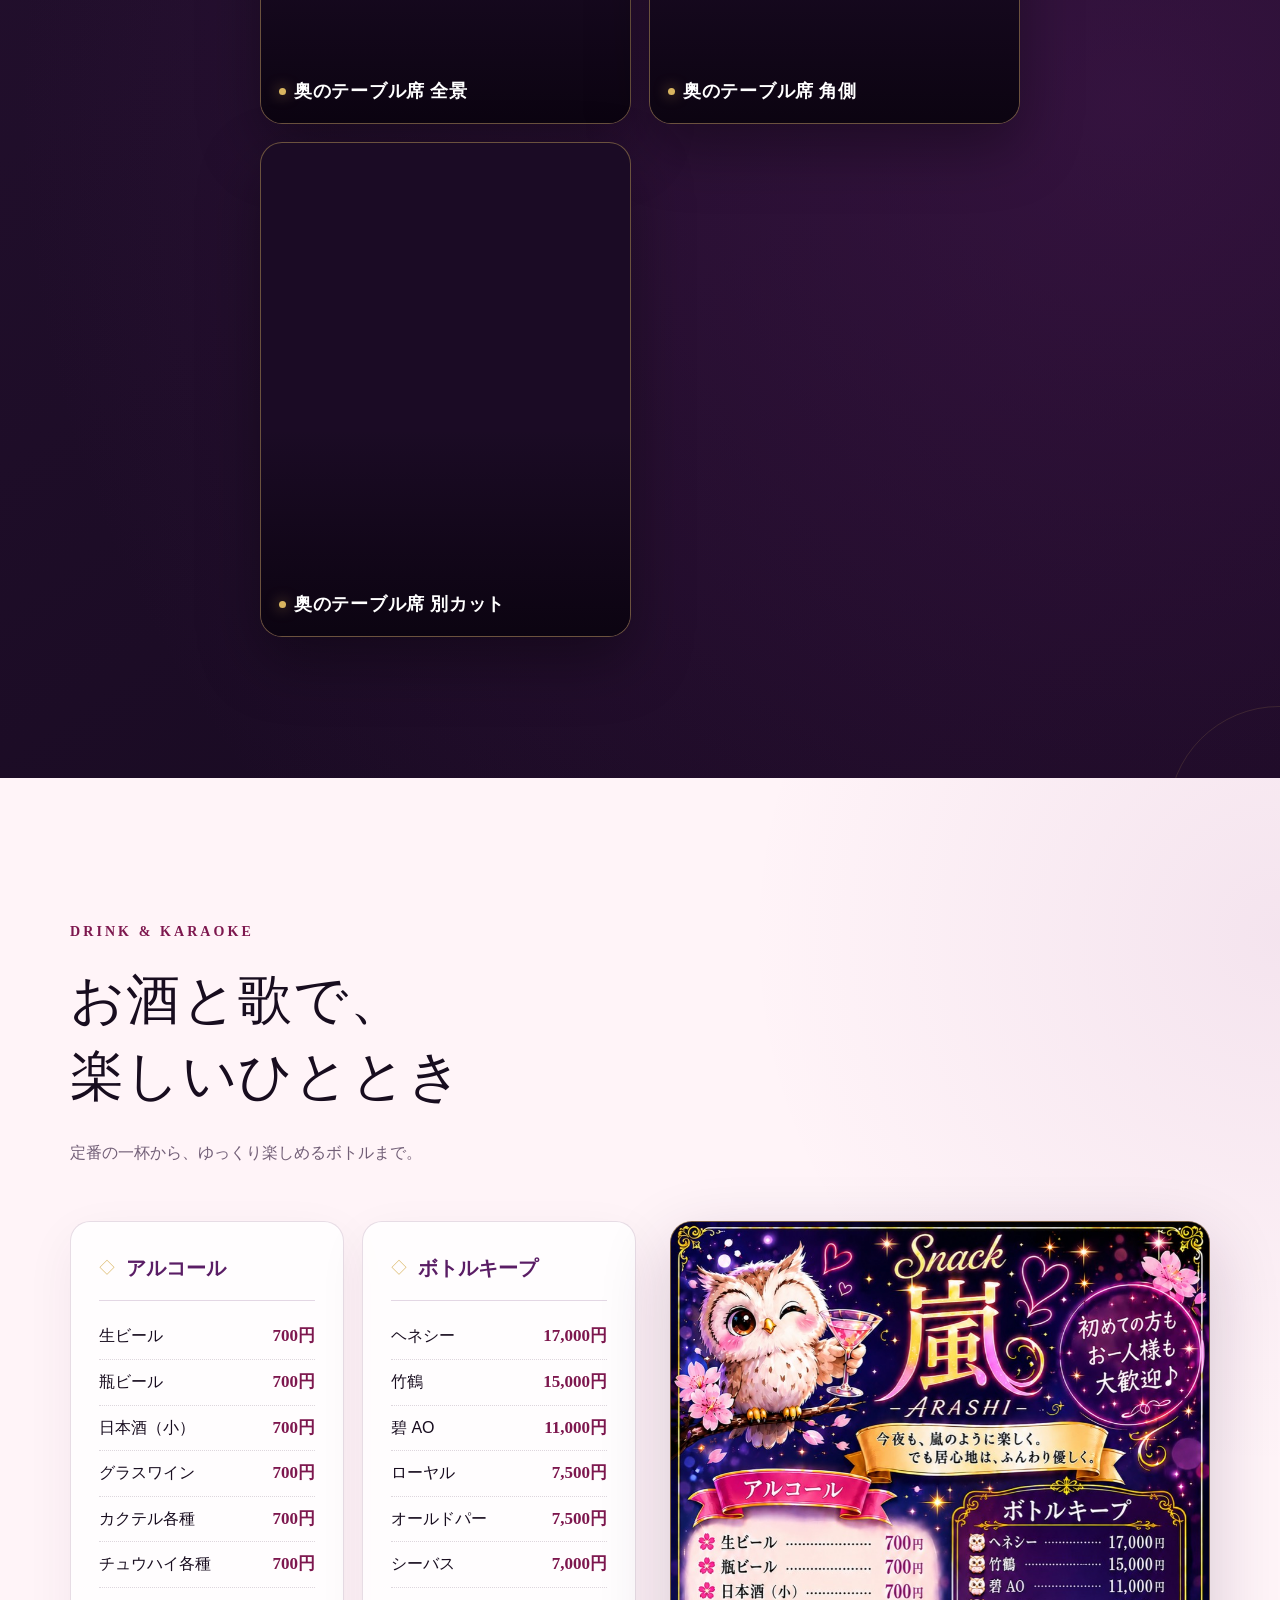
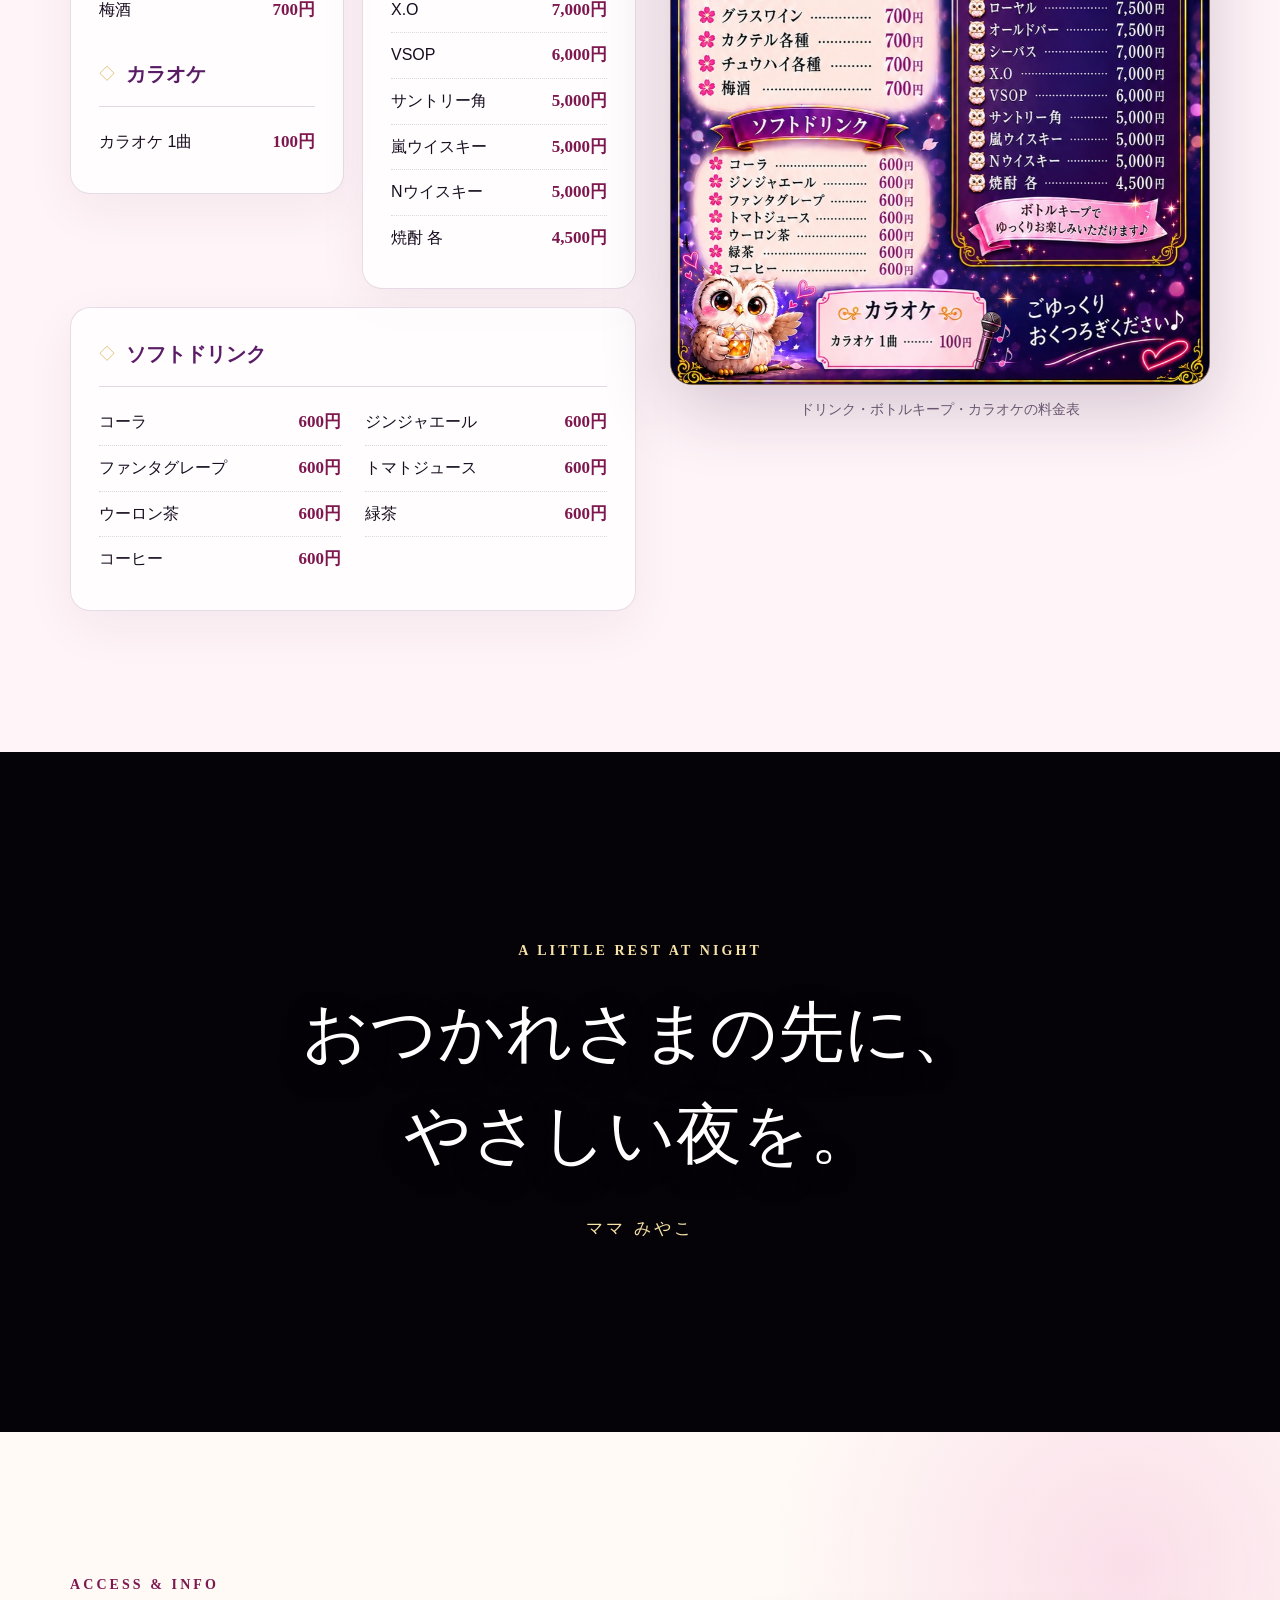
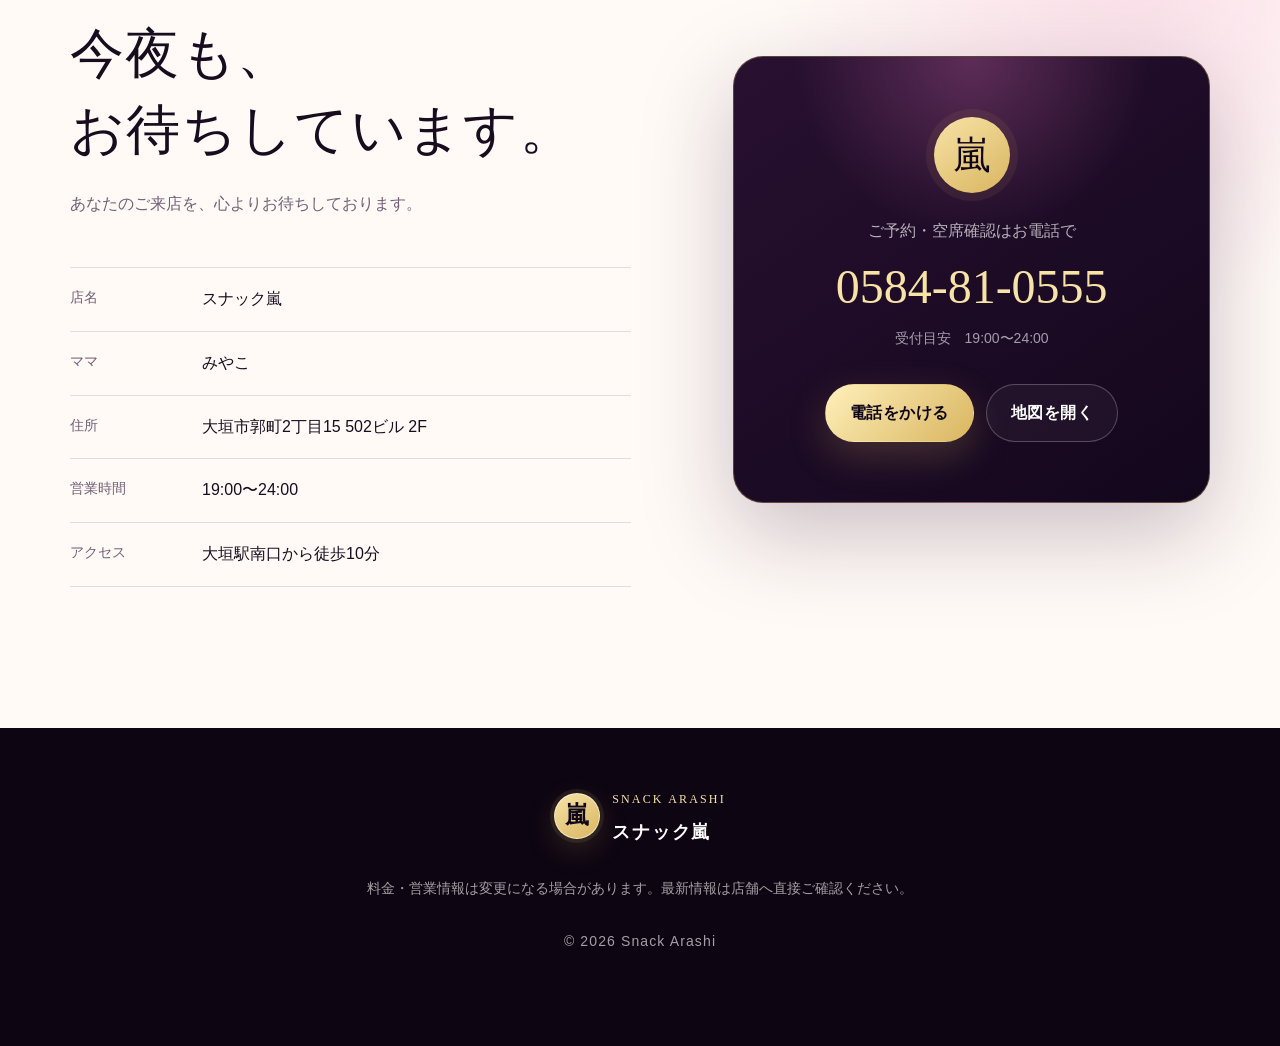
==== commit 2e9ba2b0: "入口と奥の席を新しい店内写真に更新" ====
--- a/index.html
+++ b/index.html
@@ -176,7 +176,7 @@
               <div class="interior-gallery interior-gallery--entrance">
                 <figure class="interior-card interior-card--entrance-door reveal">
                   <img
-                    src="assets/interior-area-entrance.jpg"
+                    src="assets/02B696B5-0933-45BD-BC6C-2C4BDE92FA43.png"
                     alt="スナック嵐の店名プレートが付いた店舗入口"
                     width="960"
                     height="1280"
@@ -277,10 +277,10 @@
                 </figure>
                 <figure class="interior-card interior-card--back-tables reveal reveal-delay-short">
                   <img
-                    src="assets/interior-area-back-tables.jpg?v=20260928-split"
+                    src="assets/IMG_3626.jpeg"
                     alt="ソファと丸いテーブルが並ぶスナック嵐の奥のテーブル席"
-                    width="639"
-                    height="853"
+                    width="1086"
+                    height="1448"
                     loading="lazy"
                     decoding="async"
                   />
@@ -288,14 +288,25 @@
                 </figure>
                 <figure class="interior-card interior-card--back-corner reveal reveal-delay">
                   <img
-                    src="assets/interior-area-back-corner.jpg?v=20260928-split"
+                    src="assets/DF24B506-663B-4E79-91EE-75DBF0FB0BC5.png"
                     alt="大きな丸いテーブルを囲むスナック嵐の奥の角席"
-                    width="639"
-                    height="853"
+                    width="1086"
+                    height="1448"
                     loading="lazy"
                     decoding="async"
                   />
                   <figcaption>奥のテーブル席 角側</figcaption>
+                </figure>
+                <figure class="interior-card reveal reveal-delay">
+                  <img
+                    src="assets/IMG_3625.jpeg"
+                    alt="丸いテーブルを囲むスナック嵐の奥のソファ席"
+                    width="4284"
+                    height="5712"
+                    loading="lazy"
+                    decoding="async"
+                  />
+                  <figcaption>奥のテーブル席 別カット</figcaption>
                 </figure>
               </div>
             </section>
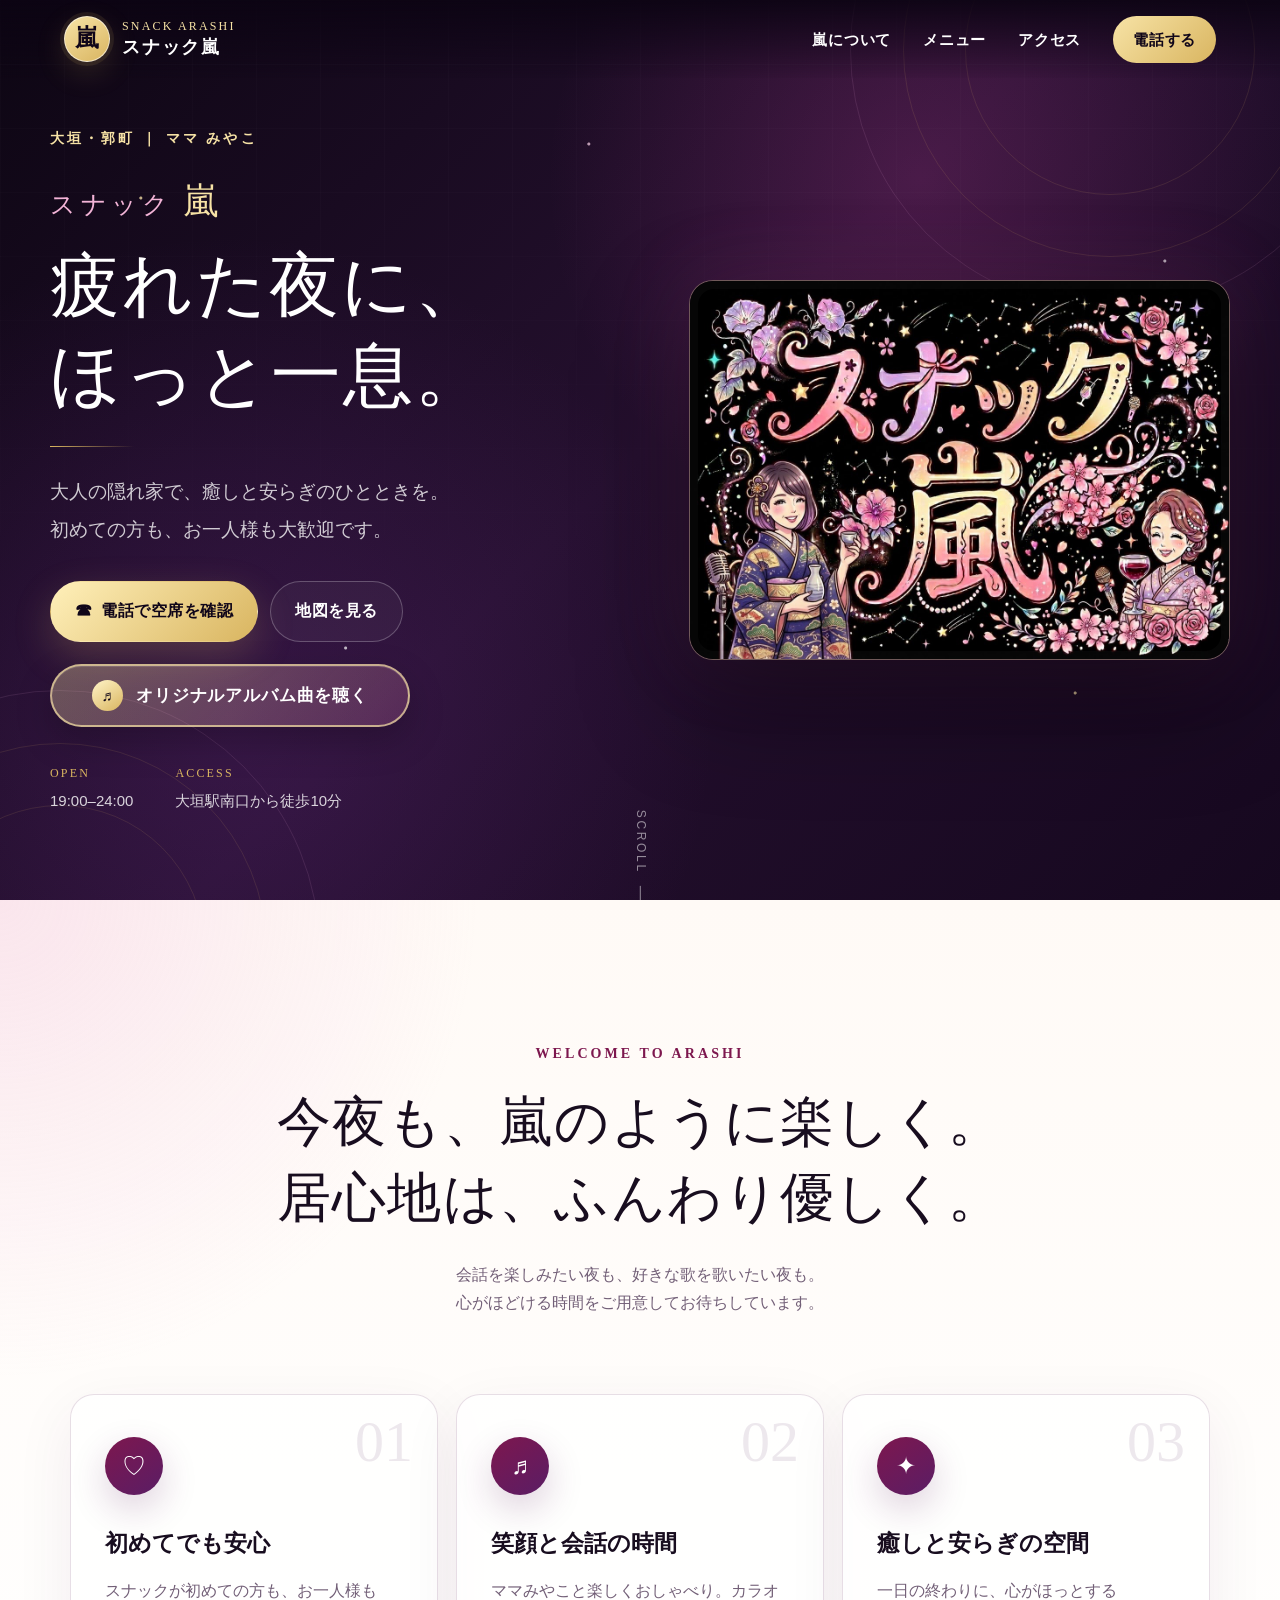
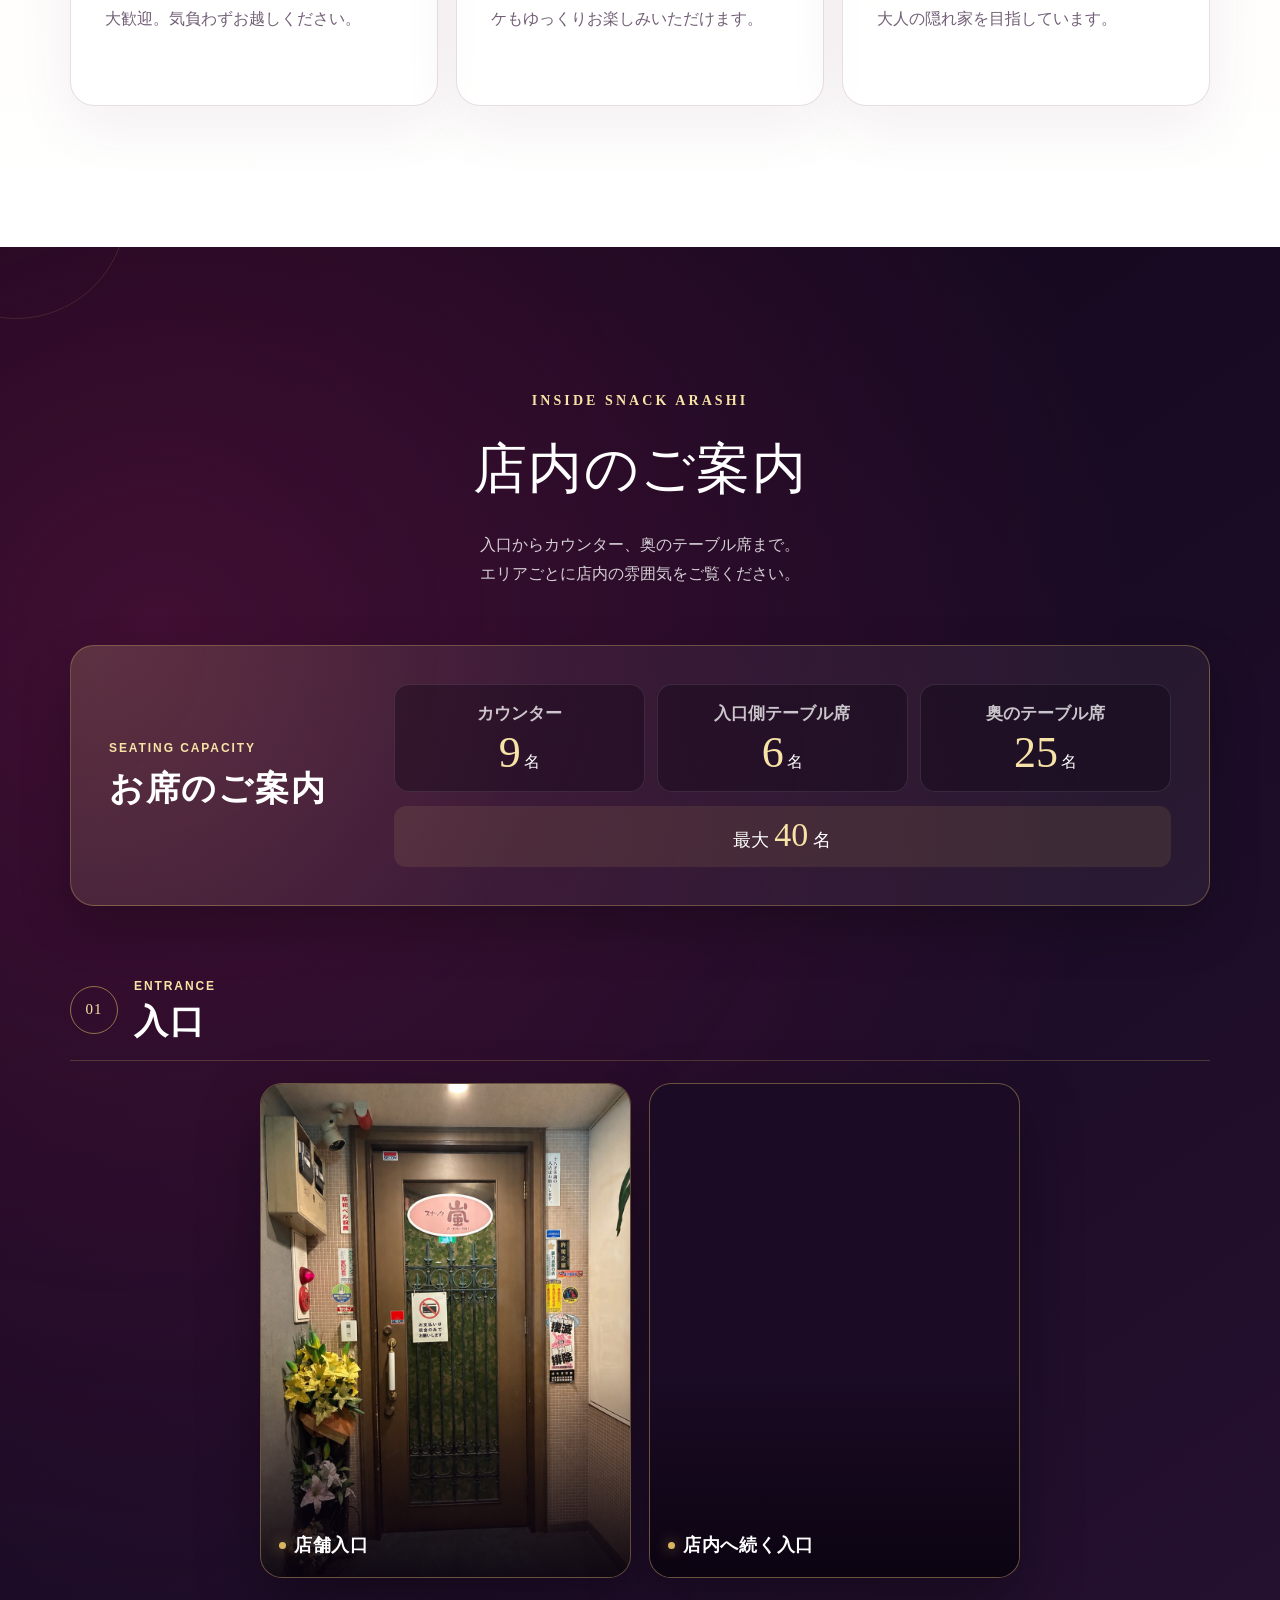
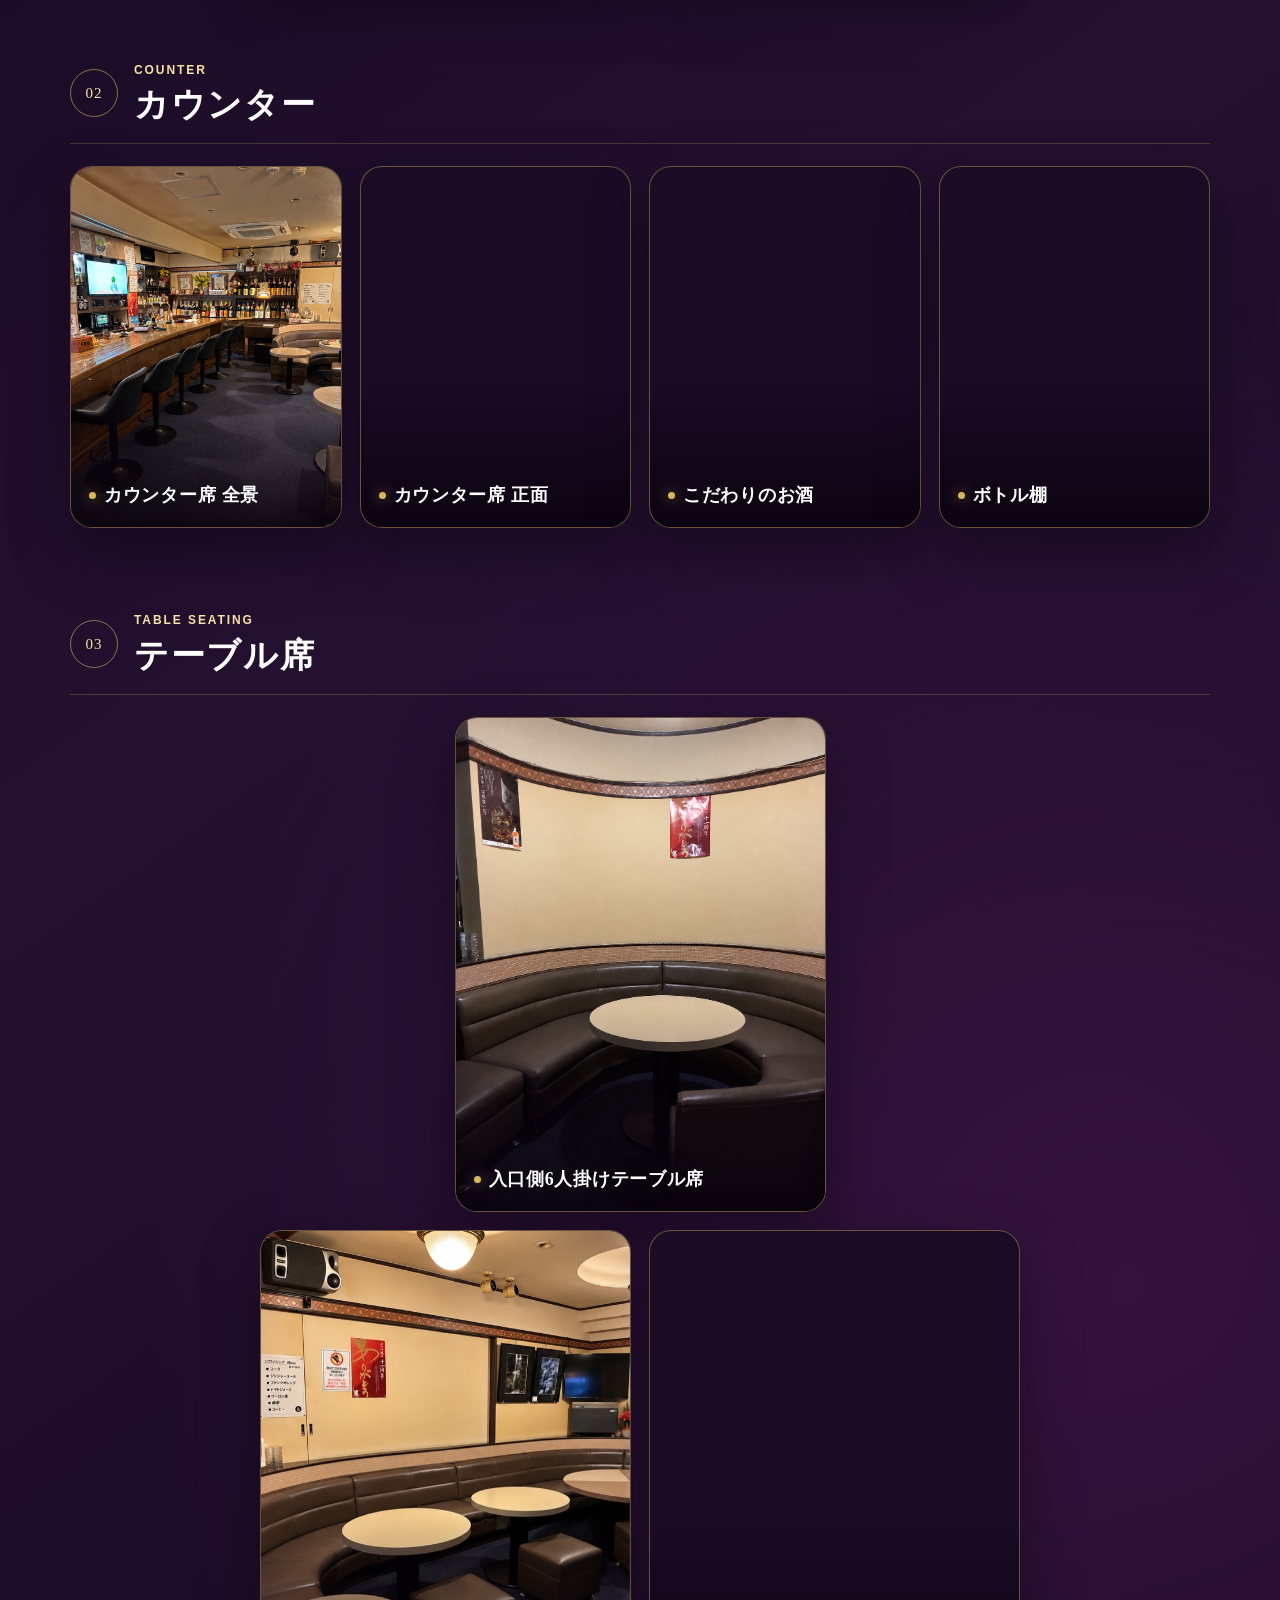
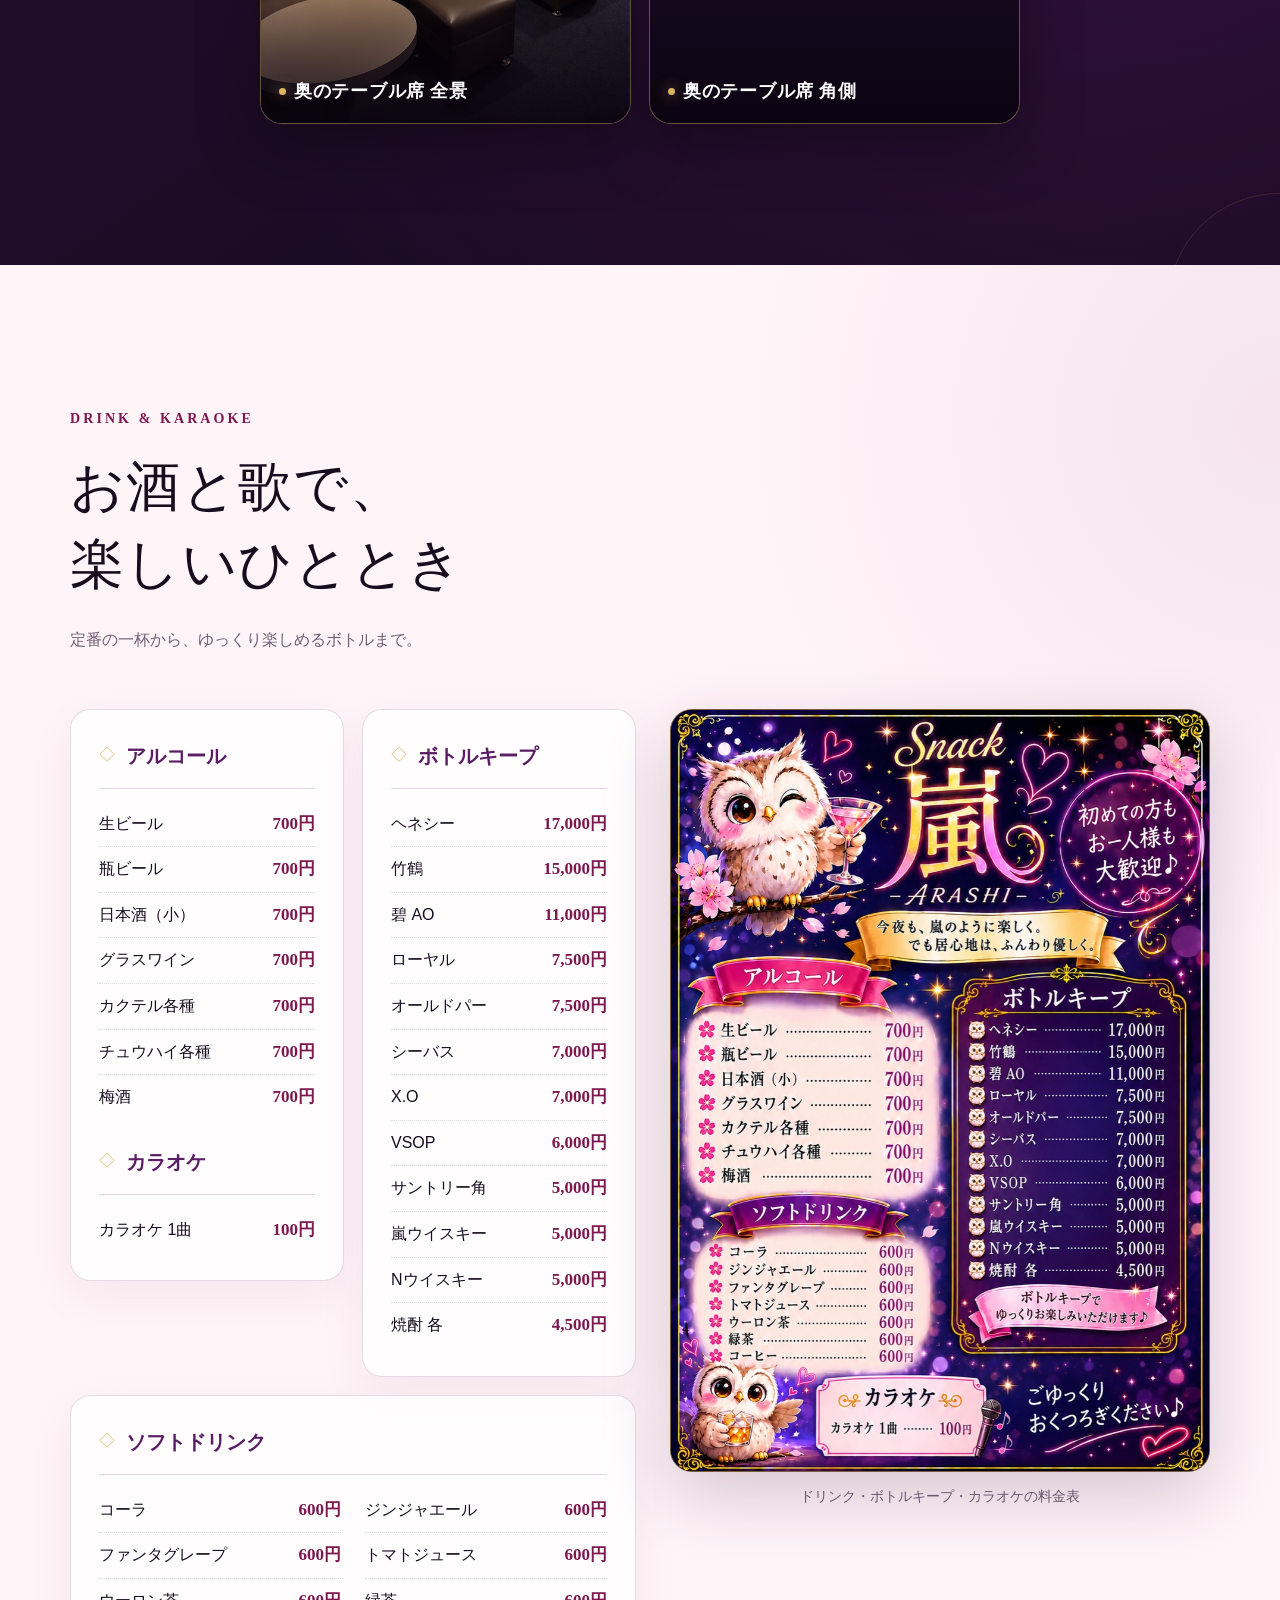
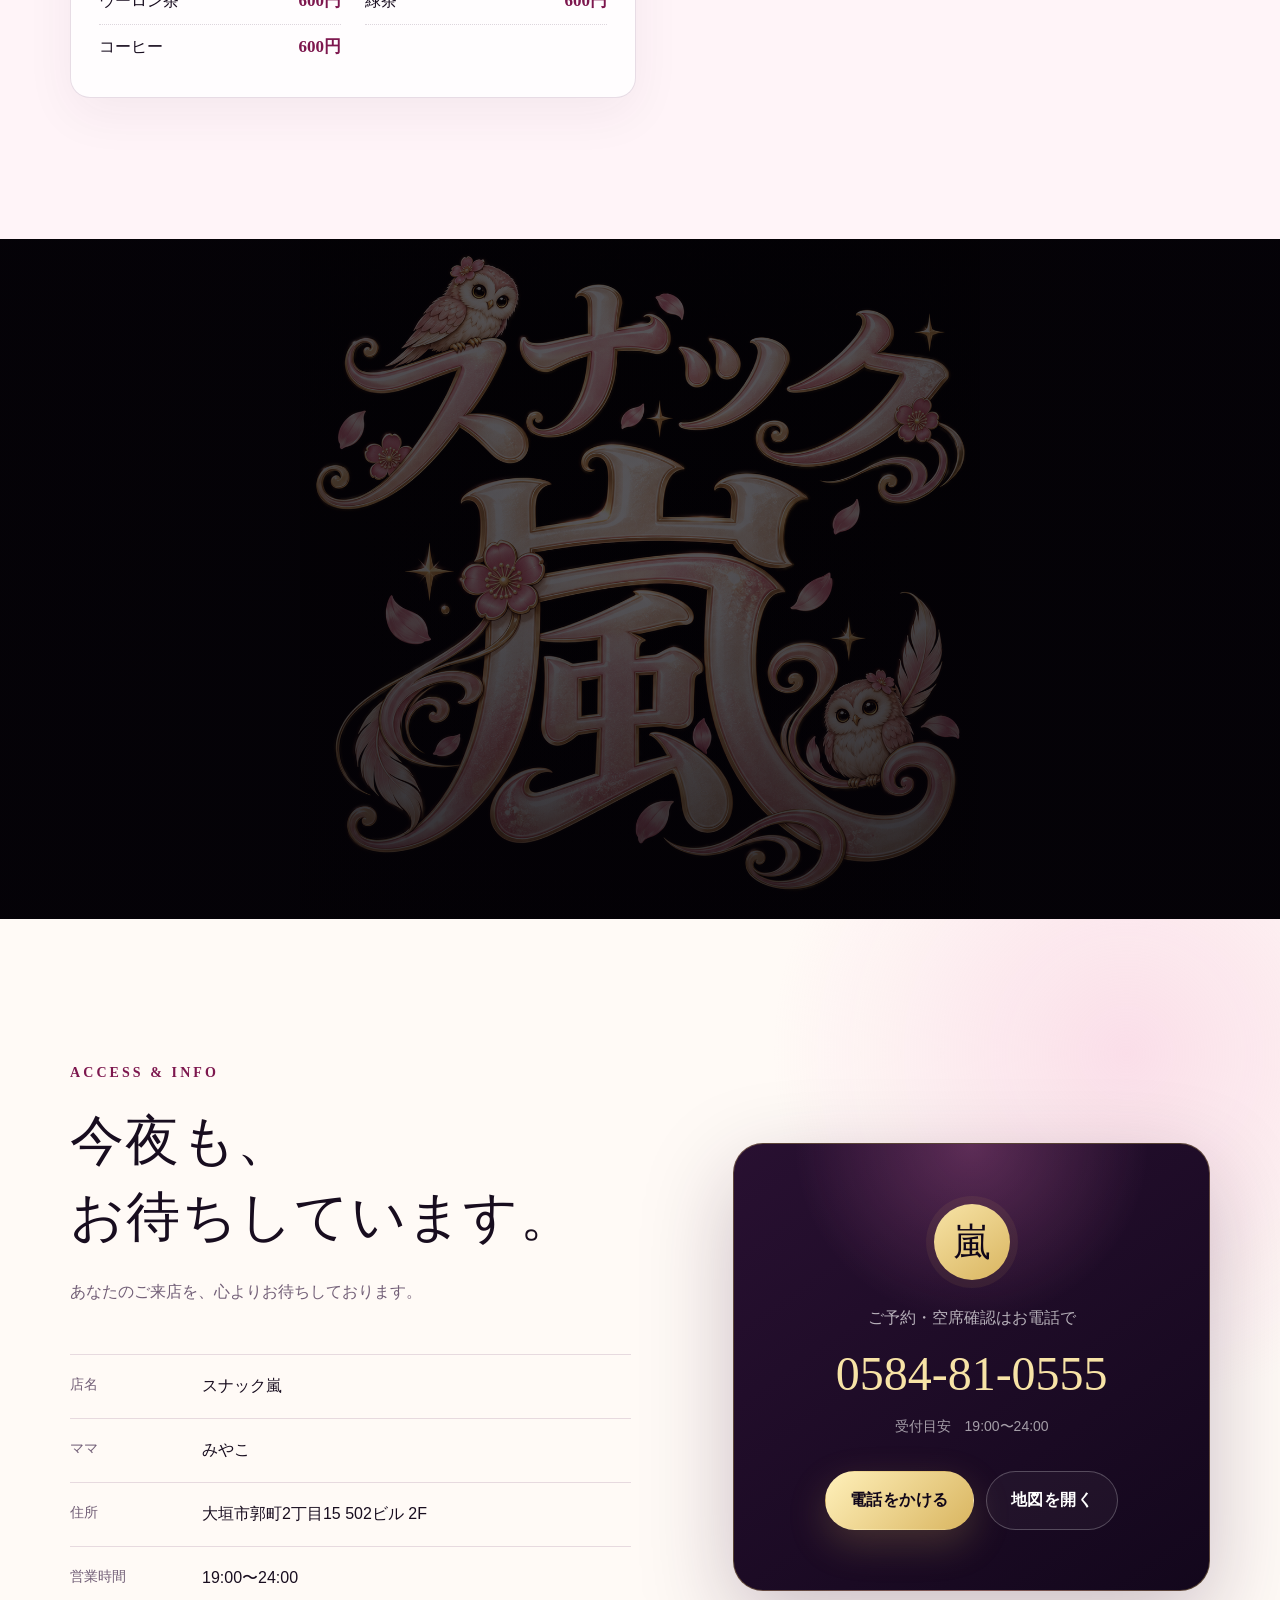
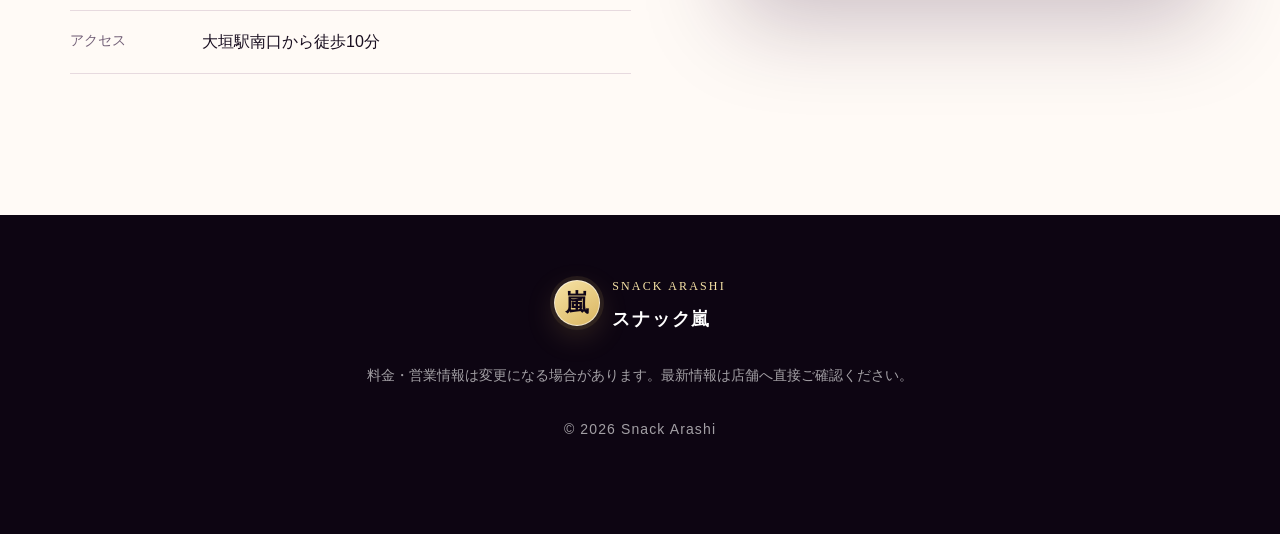
==== commit 2da5febf: "直前の画像差し替えを取り消して元の表示に復元" ====
--- a/index.html
+++ b/index.html
@@ -176,7 +176,7 @@
               <div class="interior-gallery interior-gallery--entrance">
                 <figure class="interior-card interior-card--entrance-door reveal">
                   <img
-                    src="assets/02B696B5-0933-45BD-BC6C-2C4BDE92FA43.png"
+                    src="assets/interior-area-entrance.jpg"
                     alt="スナック嵐の店名プレートが付いた店舗入口"
                     width="960"
                     height="1280"
@@ -277,10 +277,10 @@
                 </figure>
                 <figure class="interior-card interior-card--back-tables reveal reveal-delay-short">
                   <img
-                    src="assets/IMG_3626.jpeg"
+                    src="assets/interior-area-back-tables.jpg?v=20260928-split"
                     alt="ソファと丸いテーブルが並ぶスナック嵐の奥のテーブル席"
-                    width="1086"
-                    height="1448"
+                    width="639"
+                    height="853"
                     loading="lazy"
                     decoding="async"
                   />
@@ -288,25 +288,14 @@
                 </figure>
                 <figure class="interior-card interior-card--back-corner reveal reveal-delay">
                   <img
-                    src="assets/DF24B506-663B-4E79-91EE-75DBF0FB0BC5.png"
+                    src="assets/interior-area-back-corner.jpg?v=20260928-split"
                     alt="大きな丸いテーブルを囲むスナック嵐の奥の角席"
-                    width="1086"
-                    height="1448"
+                    width="639"
+                    height="853"
                     loading="lazy"
                     decoding="async"
                   />
                   <figcaption>奥のテーブル席 角側</figcaption>
-                </figure>
-                <figure class="interior-card reveal reveal-delay">
-                  <img
-                    src="assets/IMG_3625.jpeg"
-                    alt="丸いテーブルを囲むスナック嵐の奥のソファ席"
-                    width="4284"
-                    height="5712"
-                    loading="lazy"
-                    decoding="async"
-                  />
-                  <figcaption>奥のテーブル席 別カット</figcaption>
                 </figure>
               </div>
             </section>
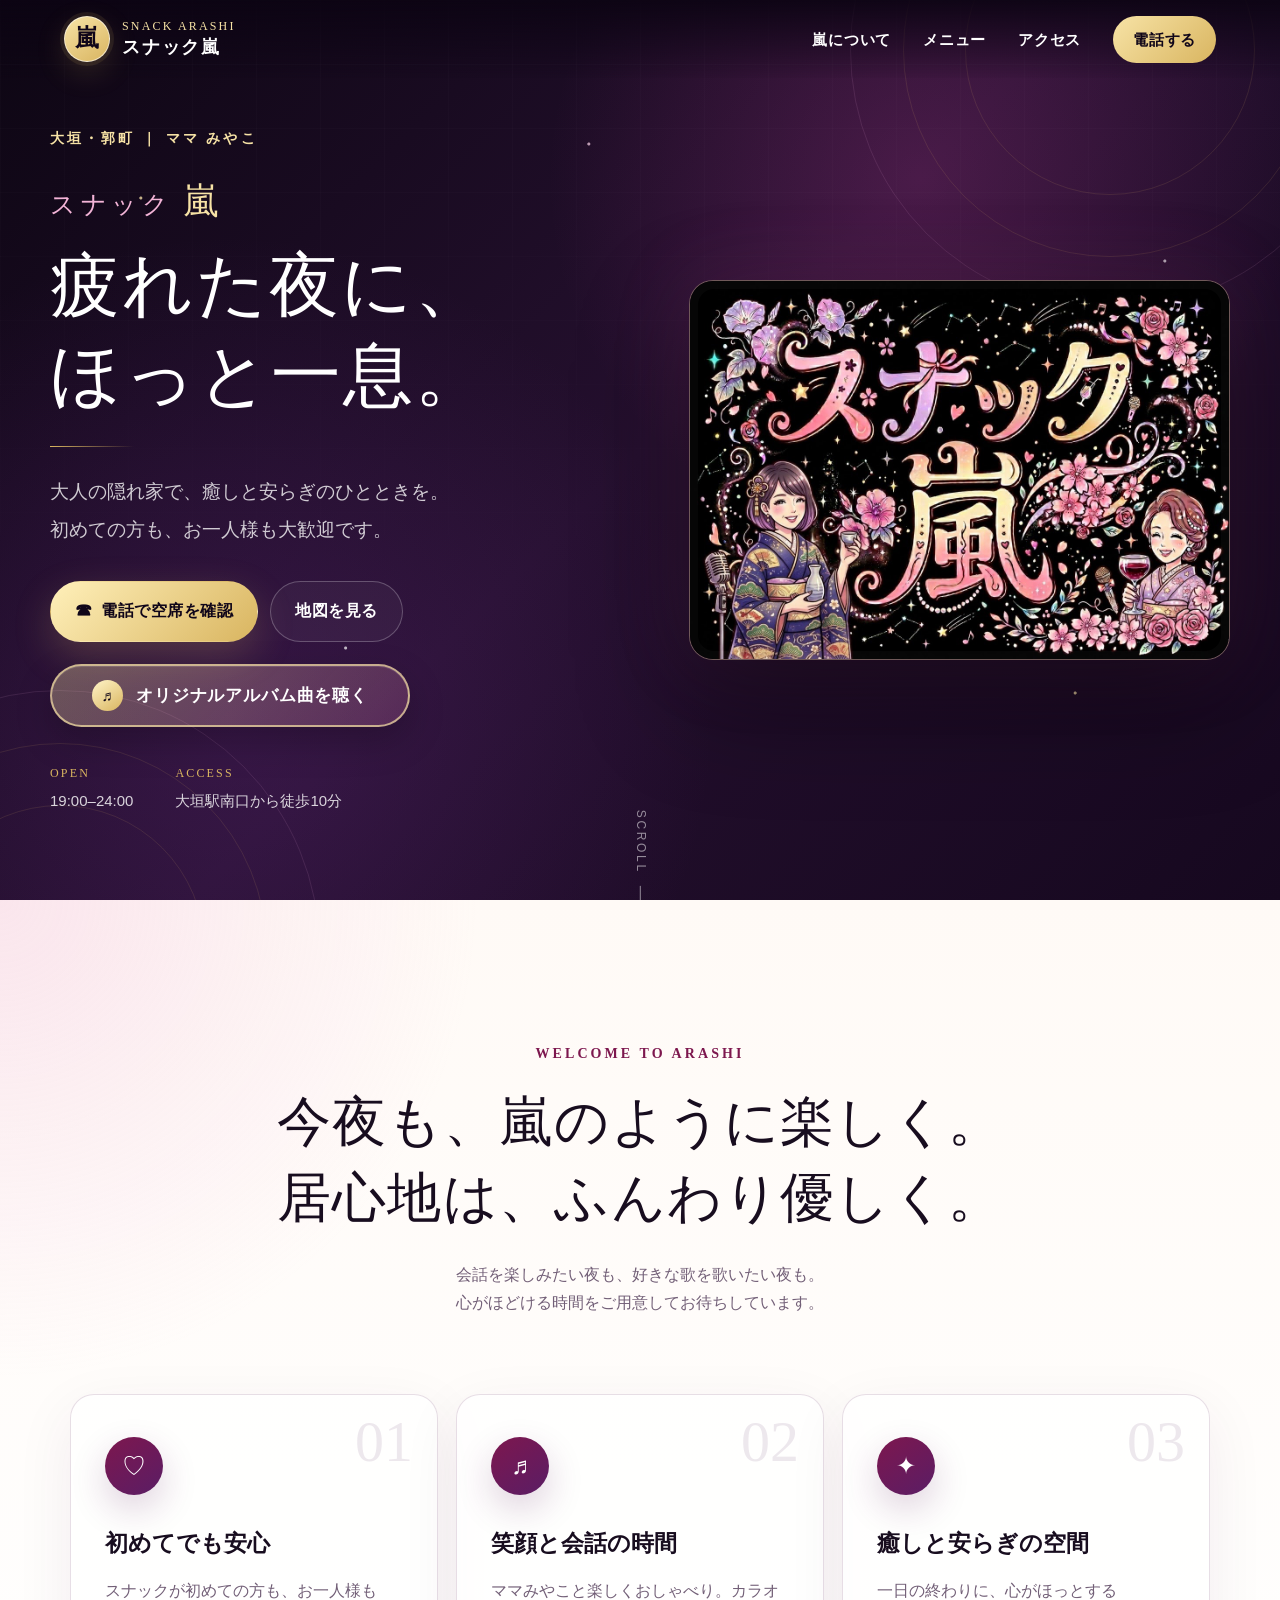
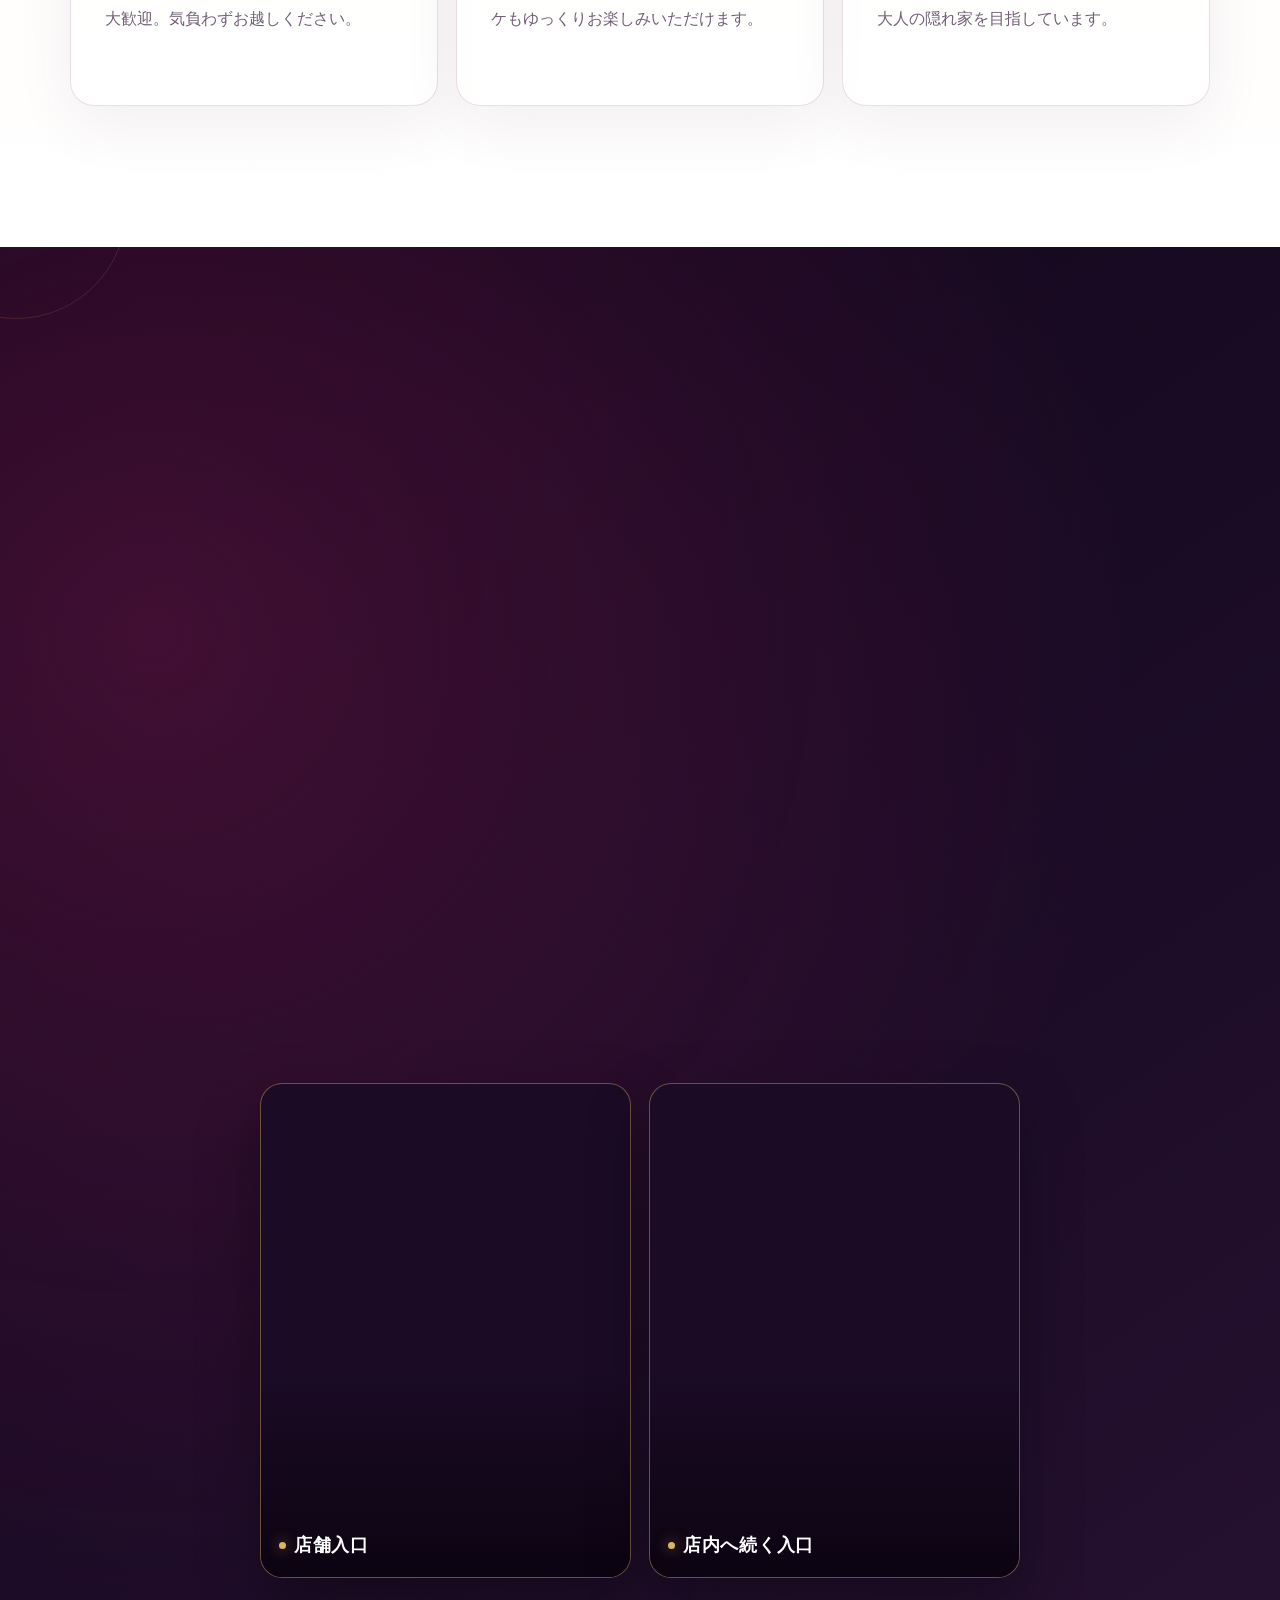
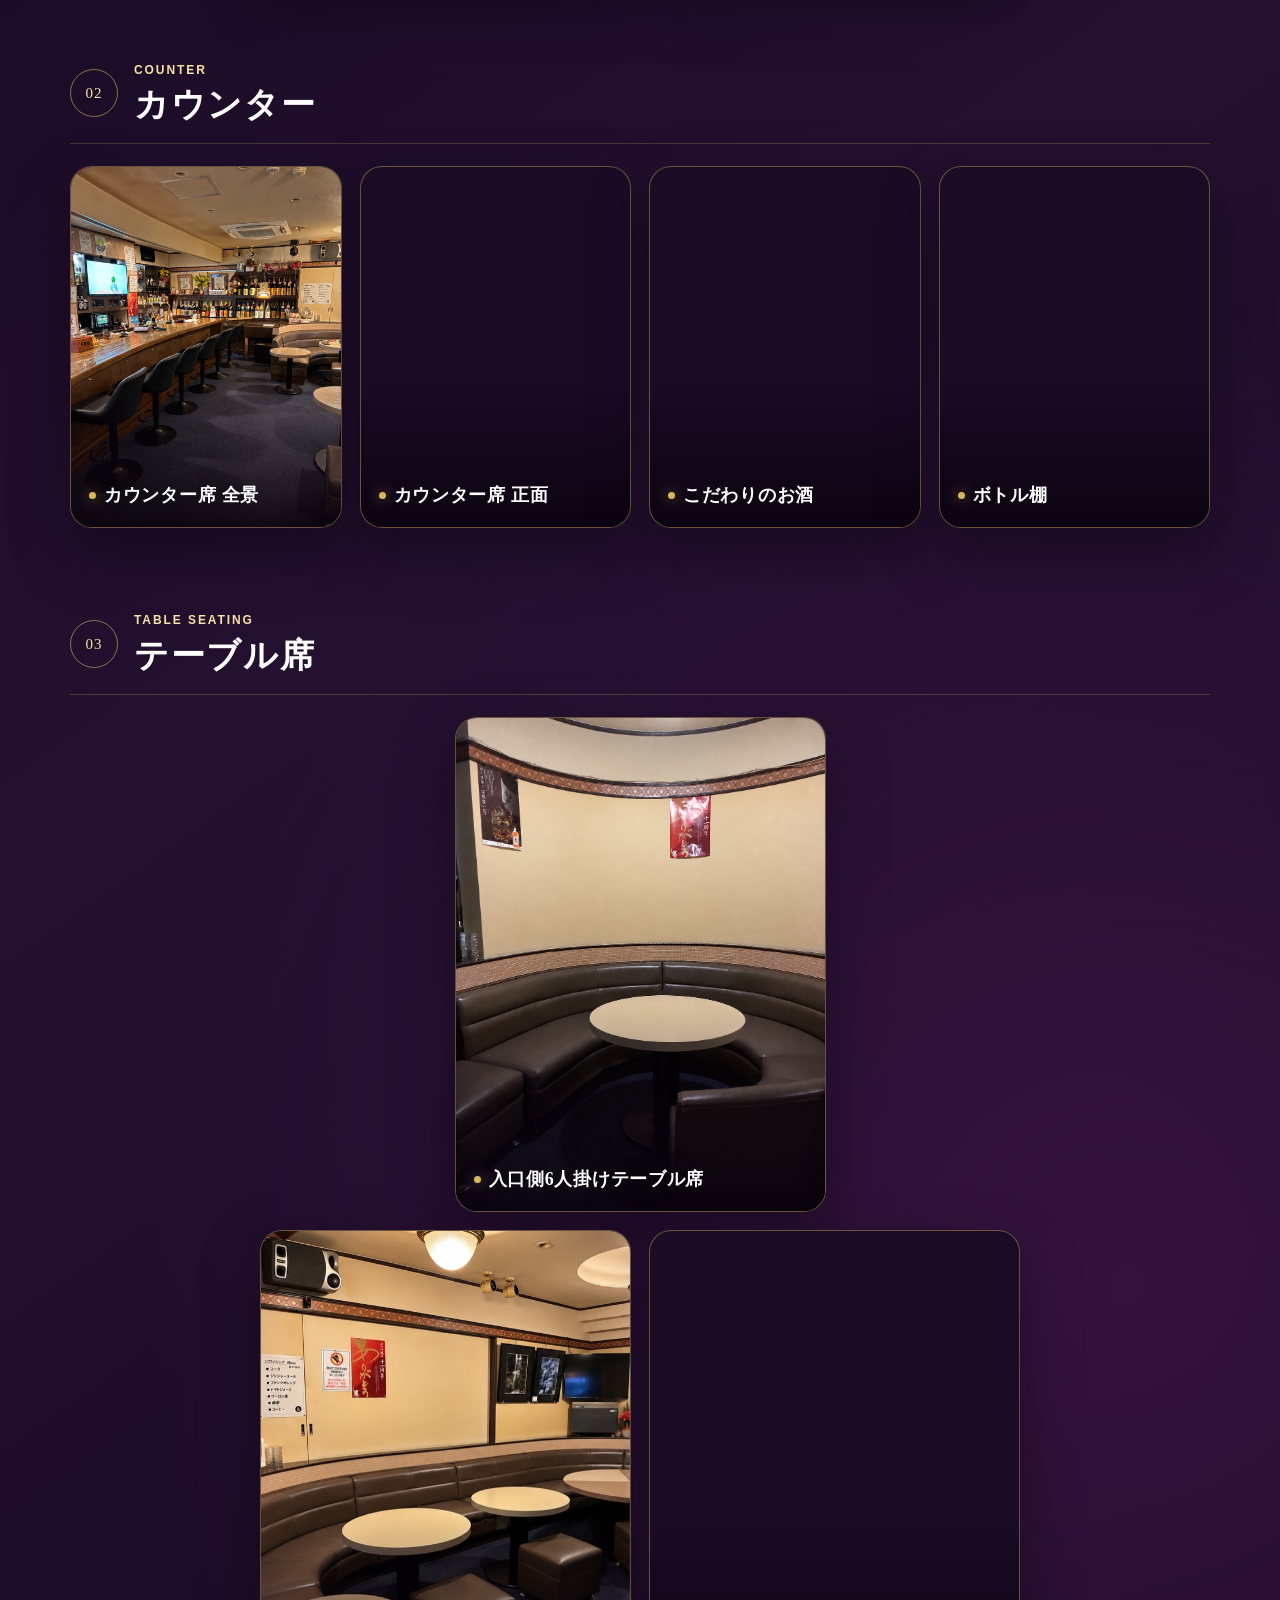
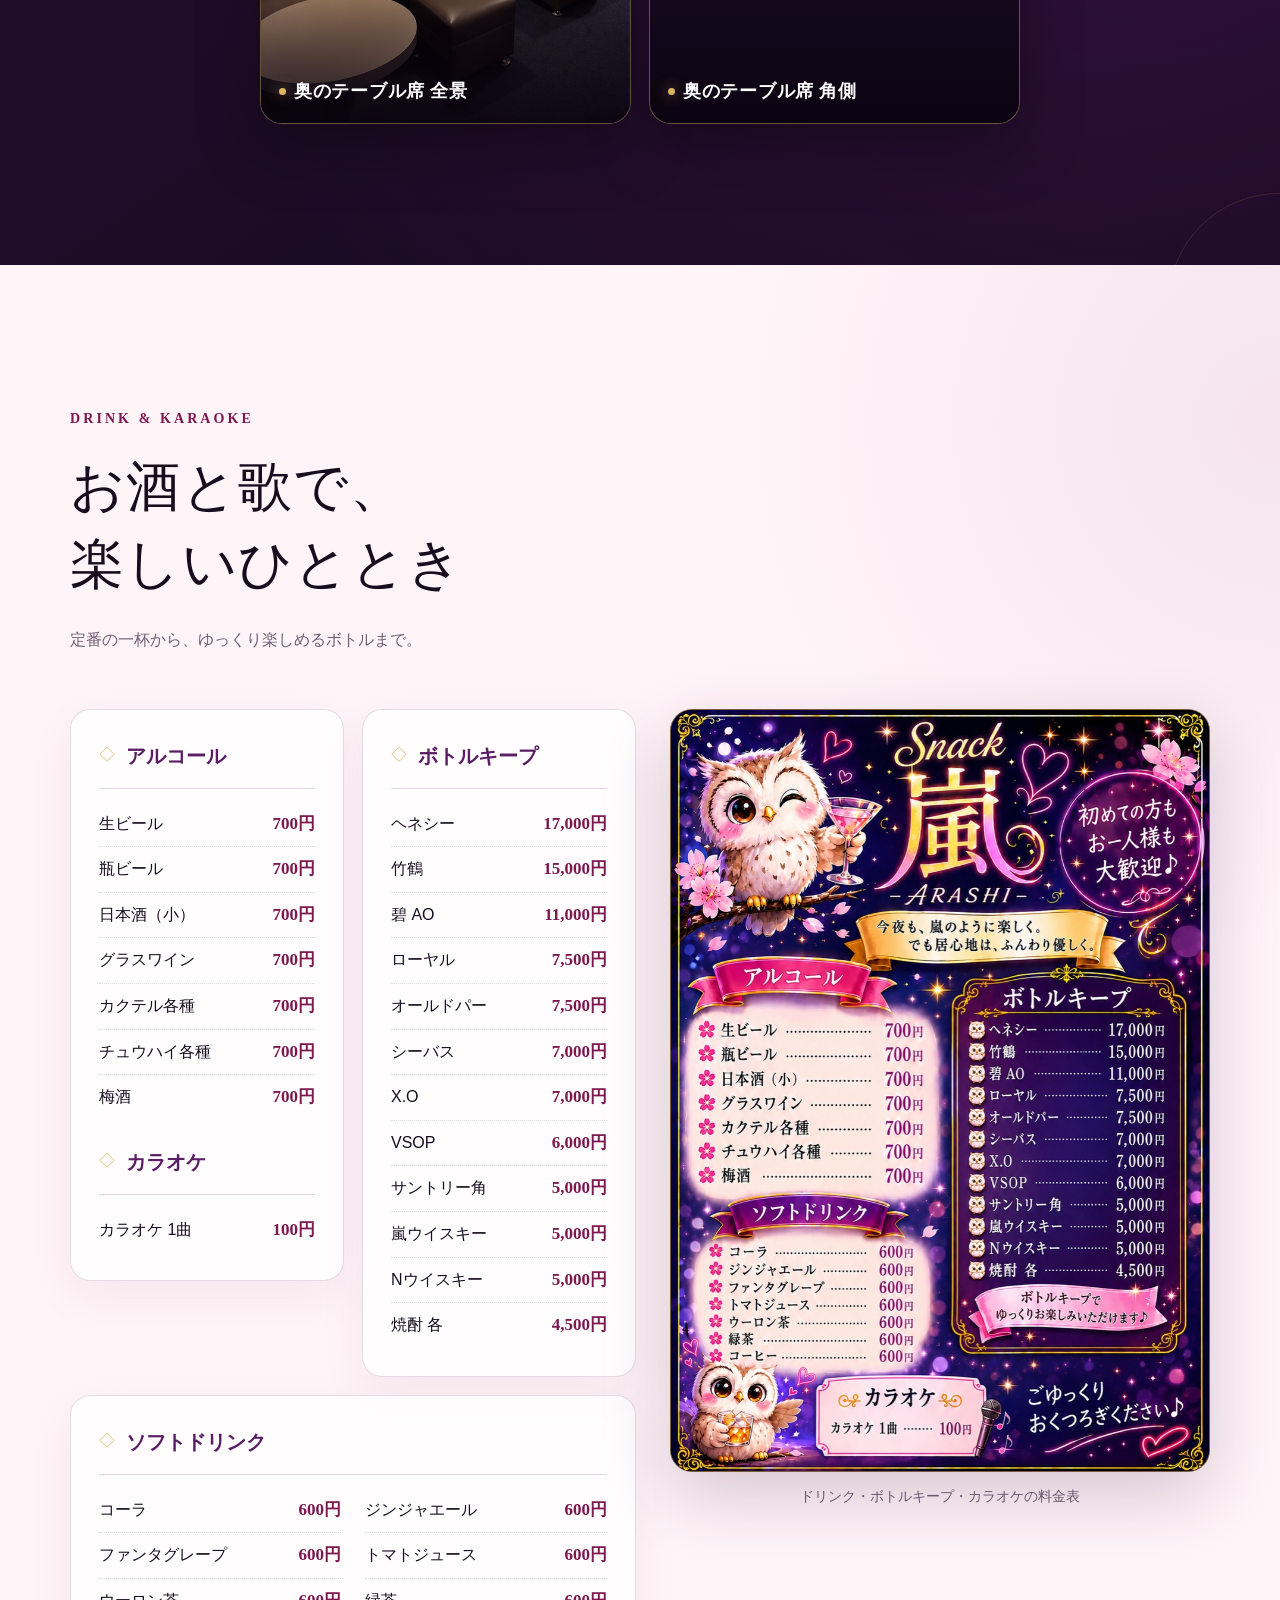
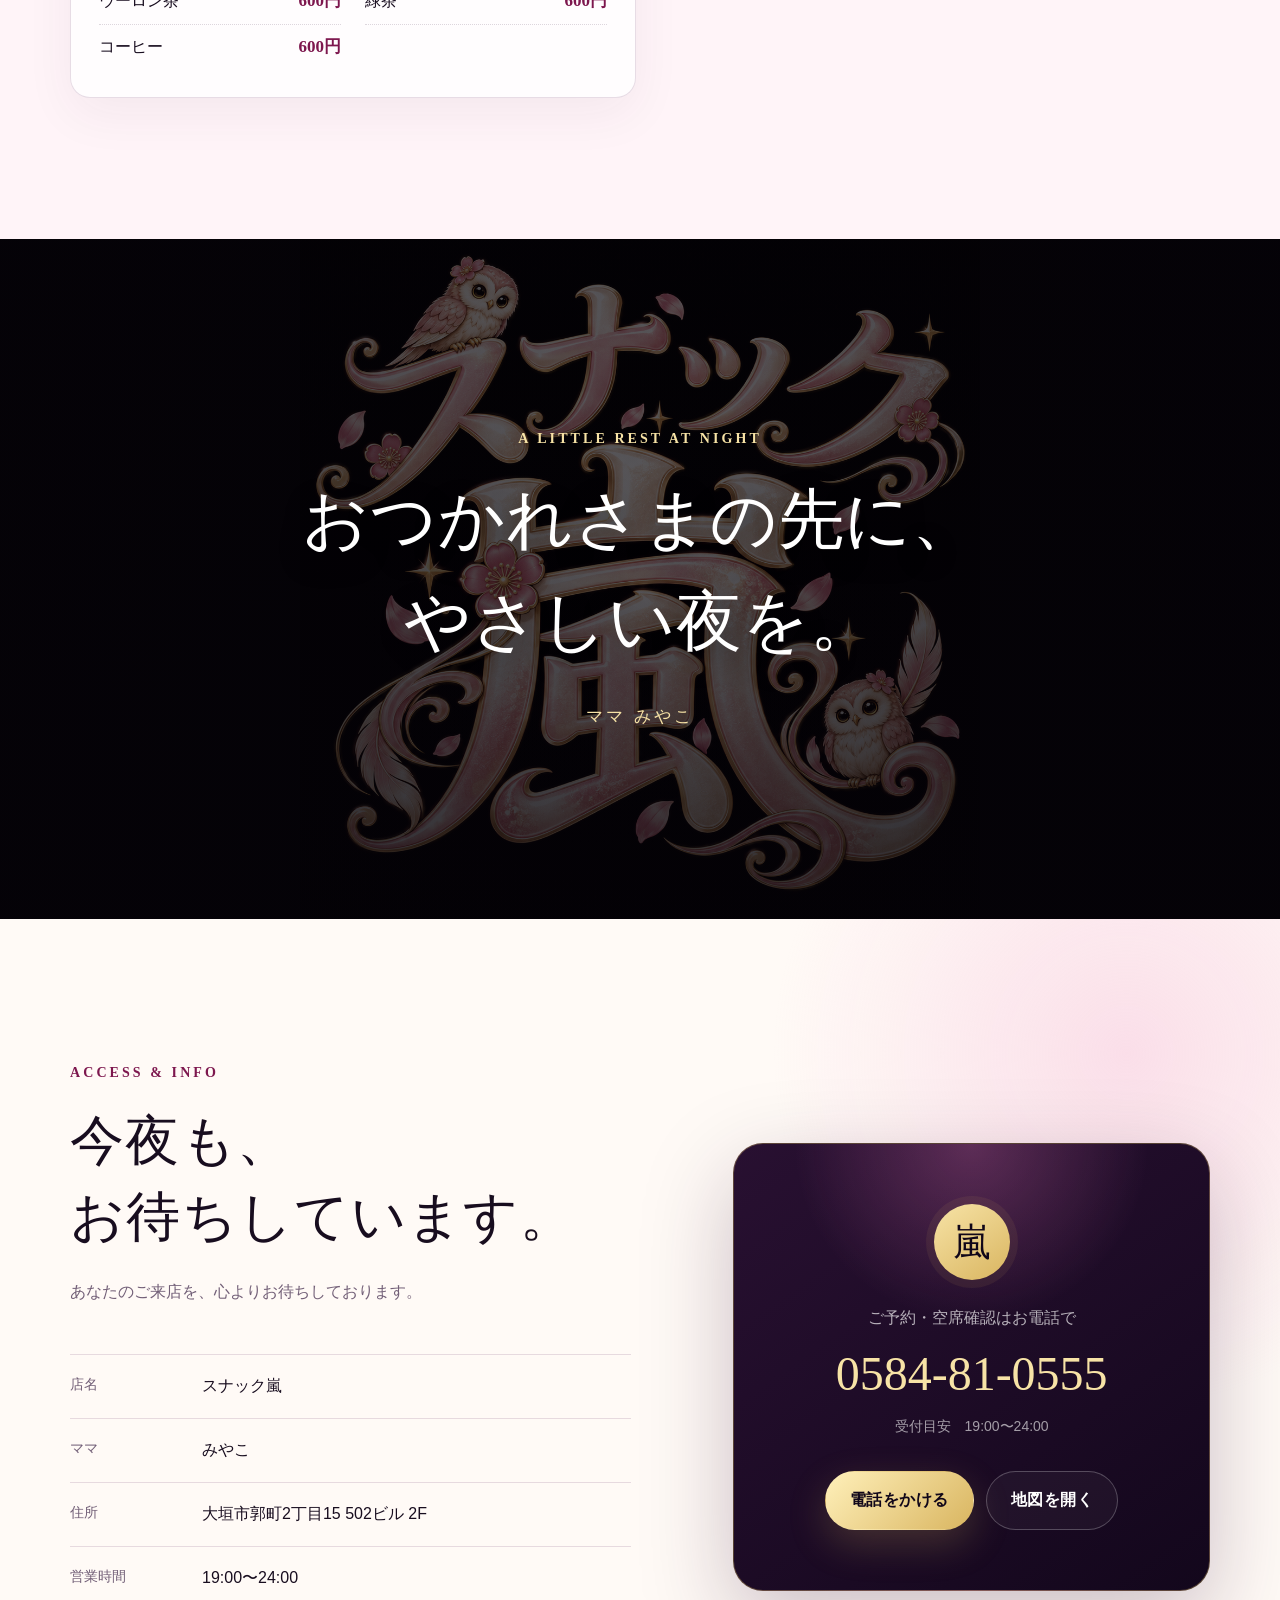
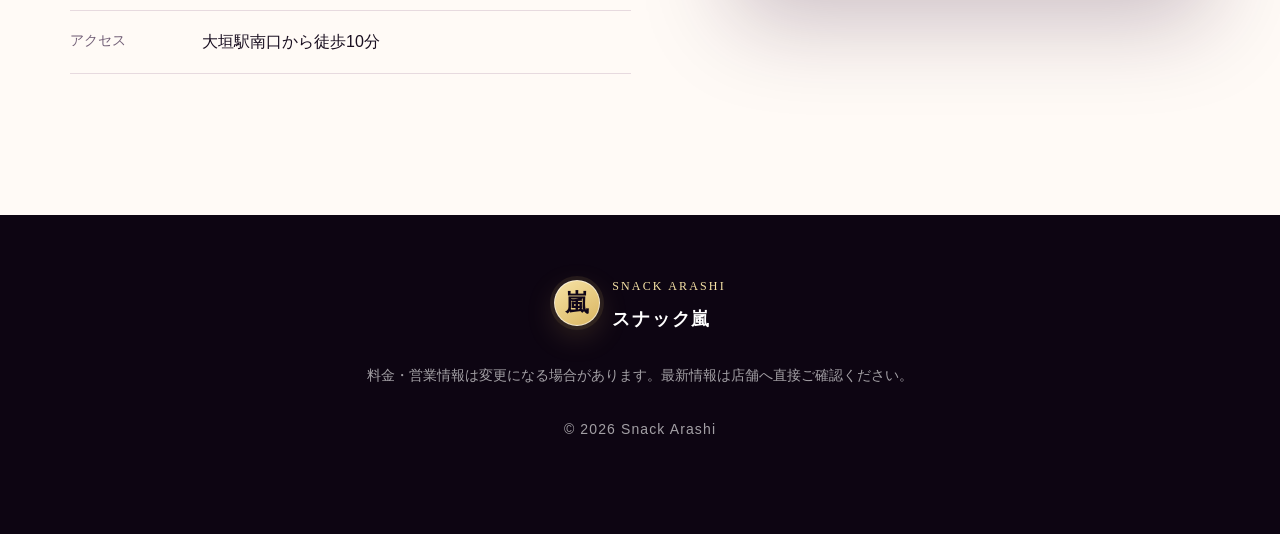
==== commit 1850f183: "店舗入口の写真1枚を指定画像に差し替え" ====
--- a/index.html
+++ b/index.html
@@ -176,10 +176,10 @@
               <div class="interior-gallery interior-gallery--entrance">
                 <figure class="interior-card interior-card--entrance-door reveal">
                   <img
-                    src="assets/interior-area-entrance.jpg"
+                    src="assets/02B696B5-0933-45BD-BC6C-2C4BDE92FA43.png"
                     alt="スナック嵐の店名プレートが付いた店舗入口"
-                    width="960"
-                    height="1280"
+                    width="1086"
+                    height="1448"
                     loading="lazy"
                     decoding="async"
                   />
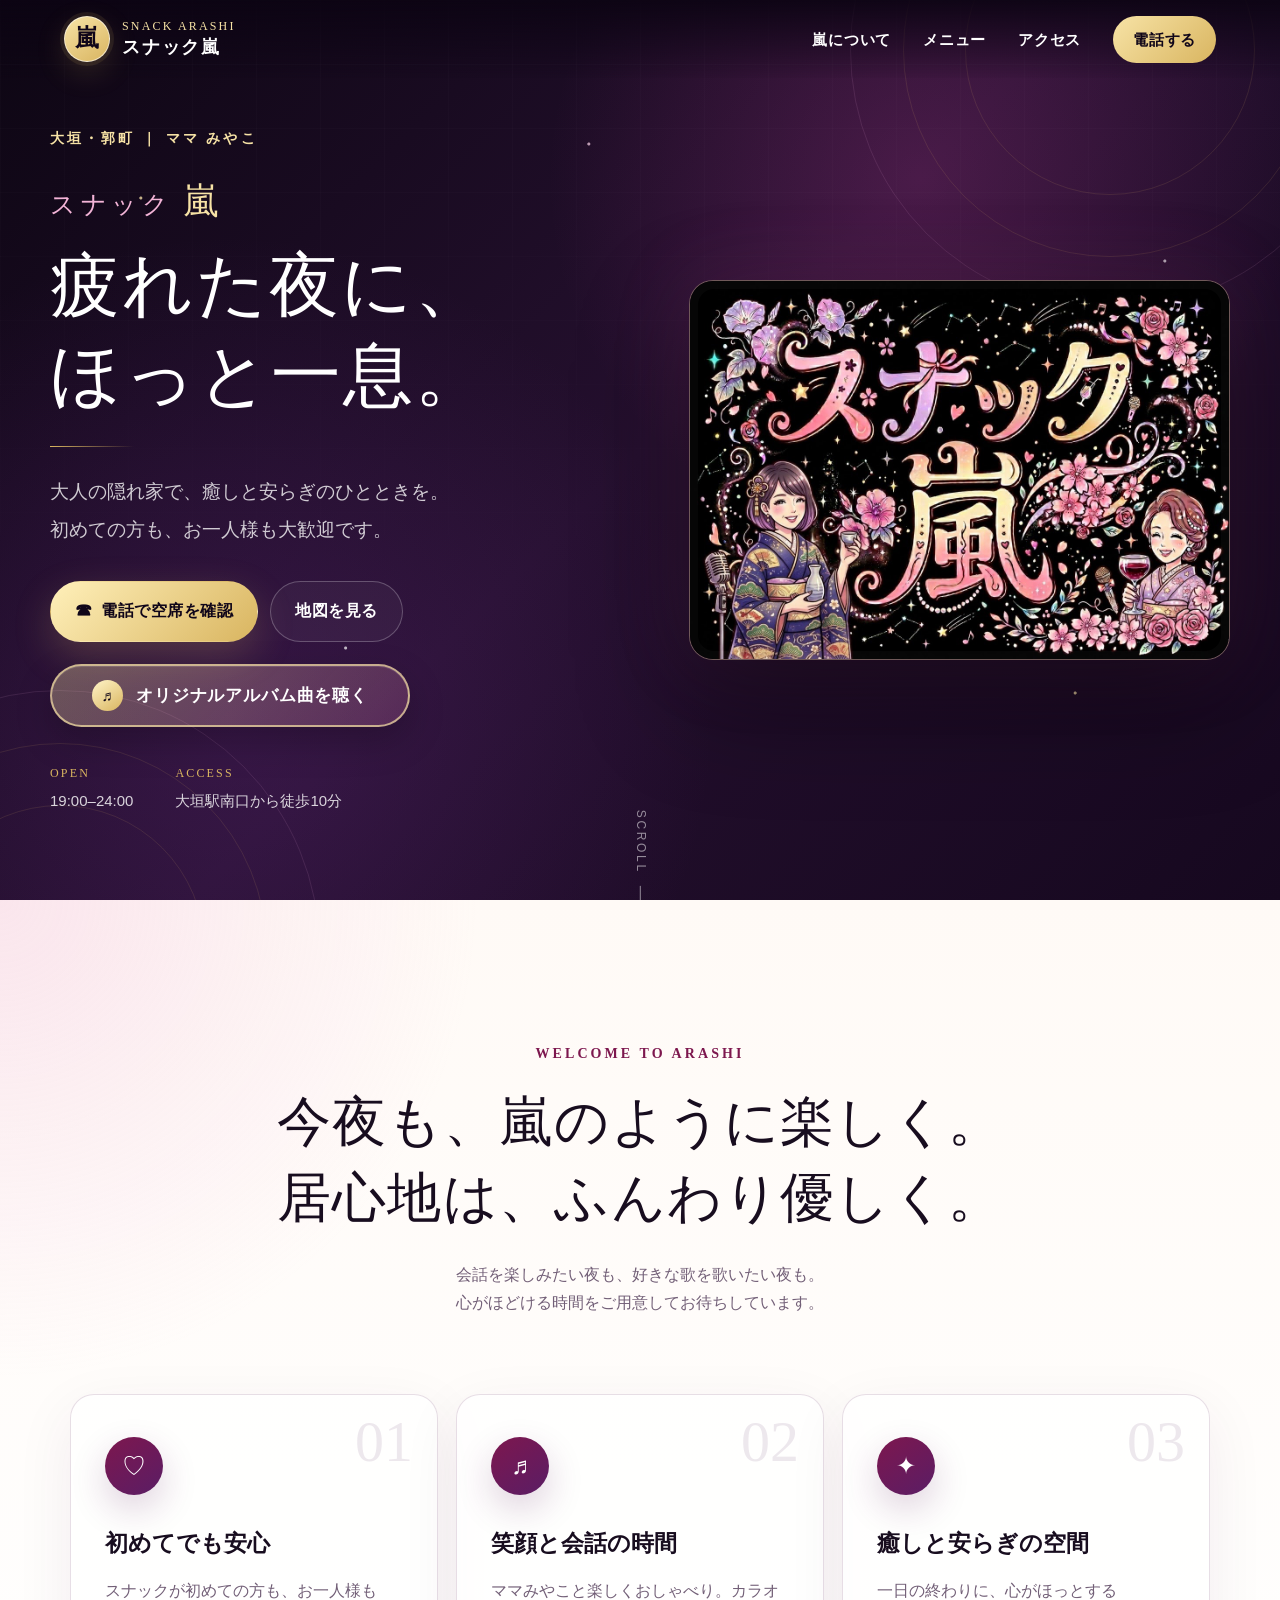
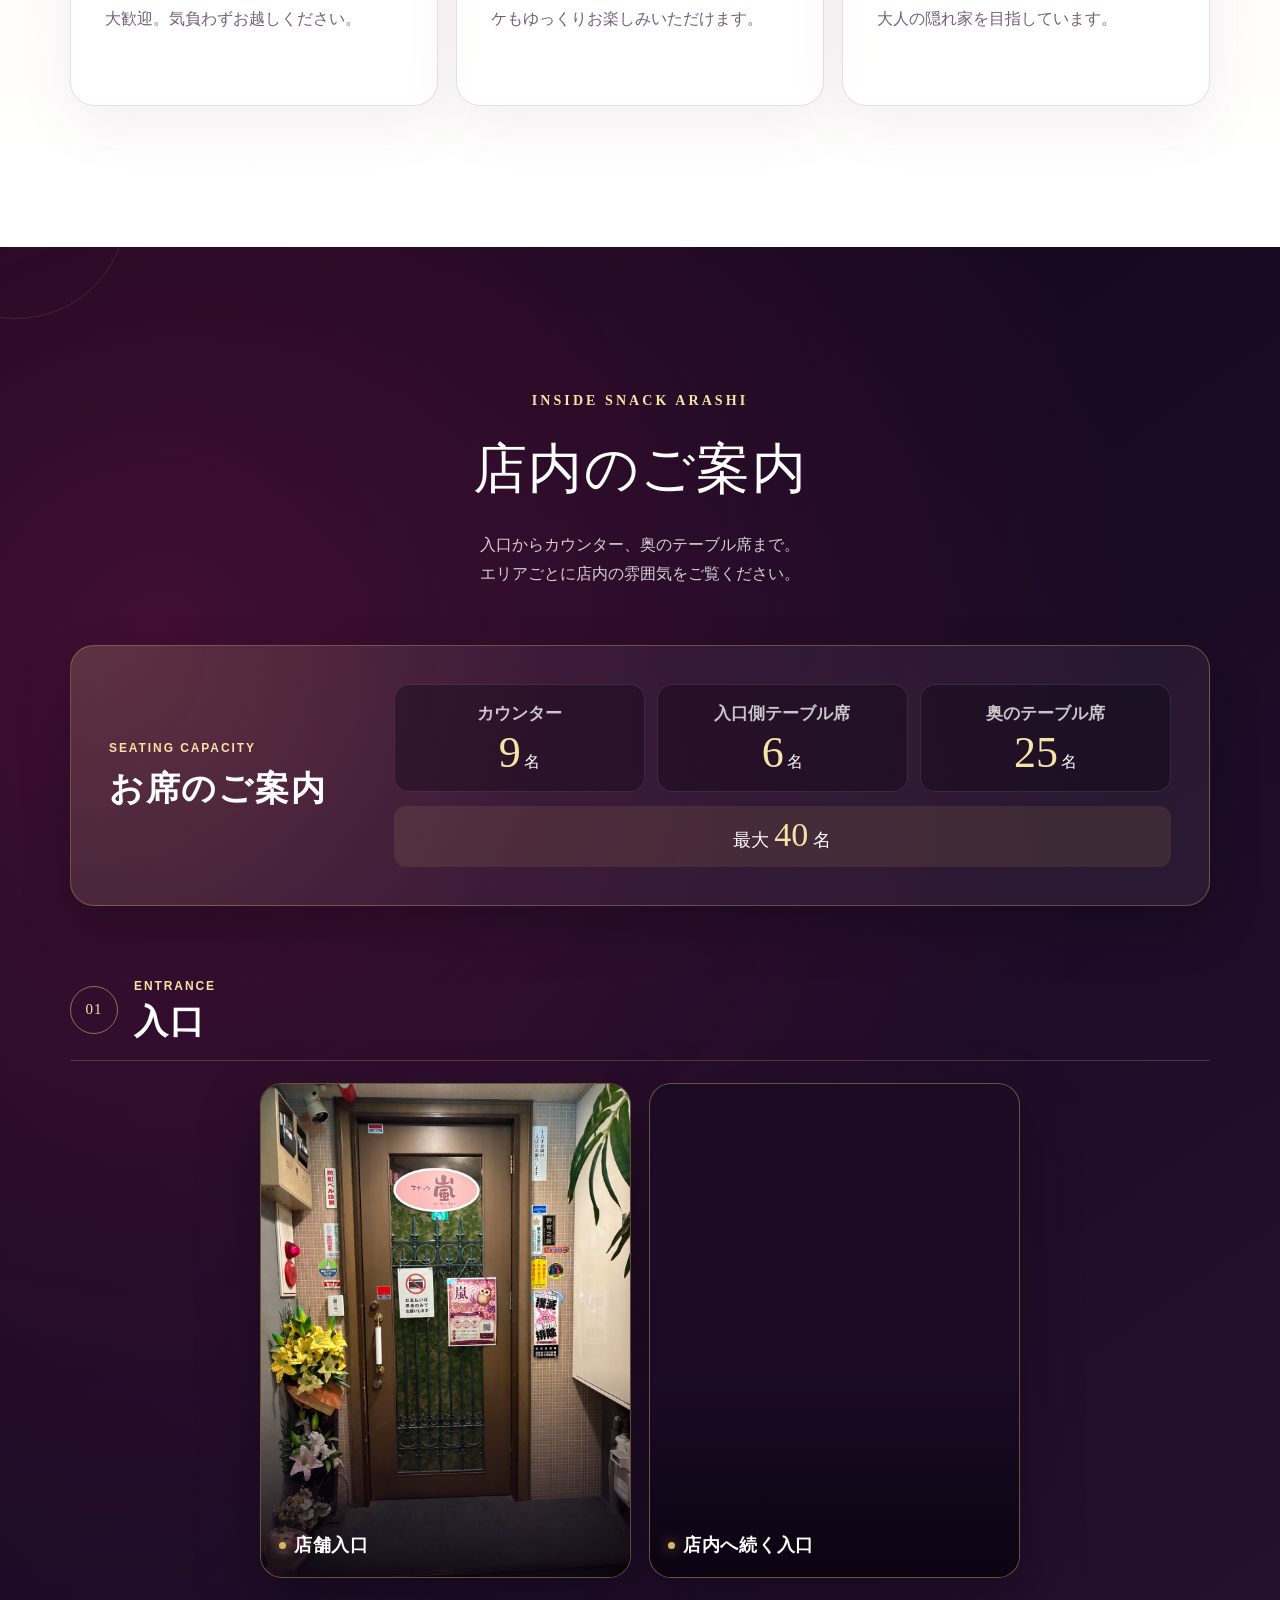
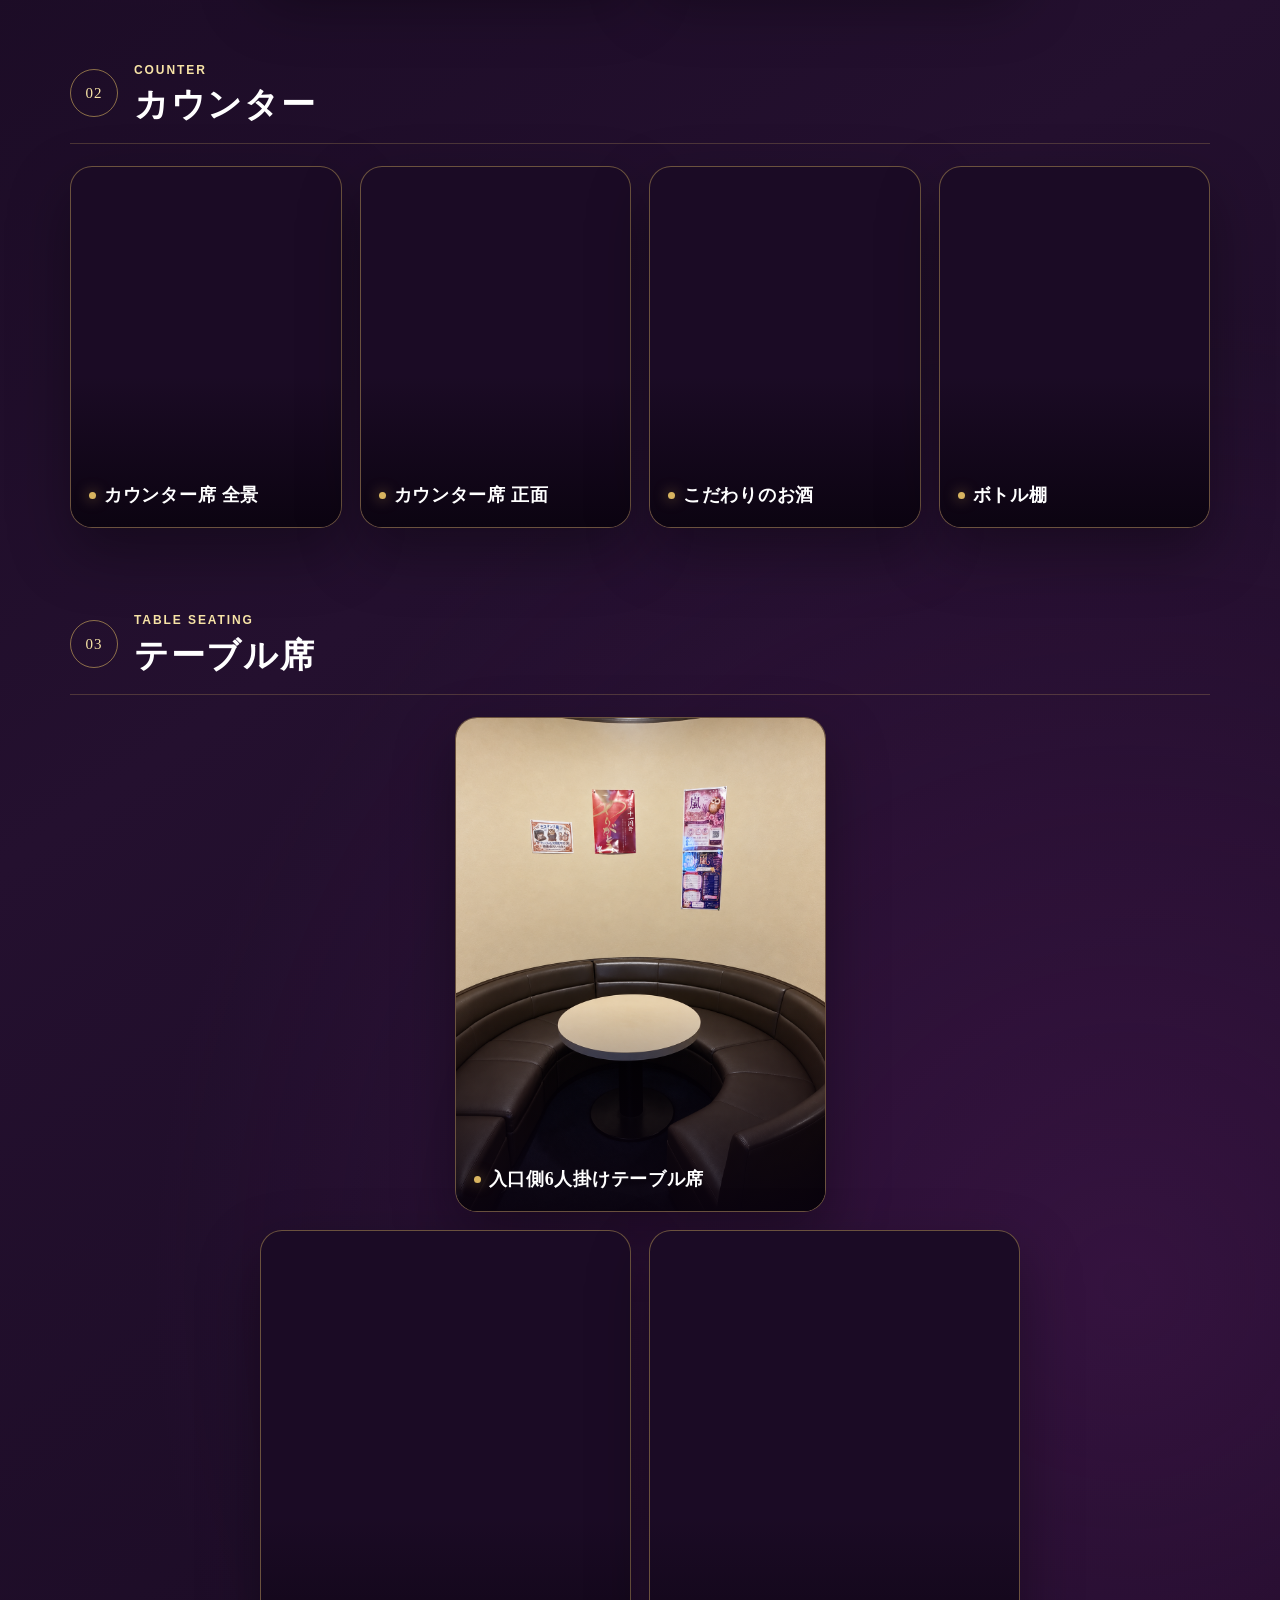
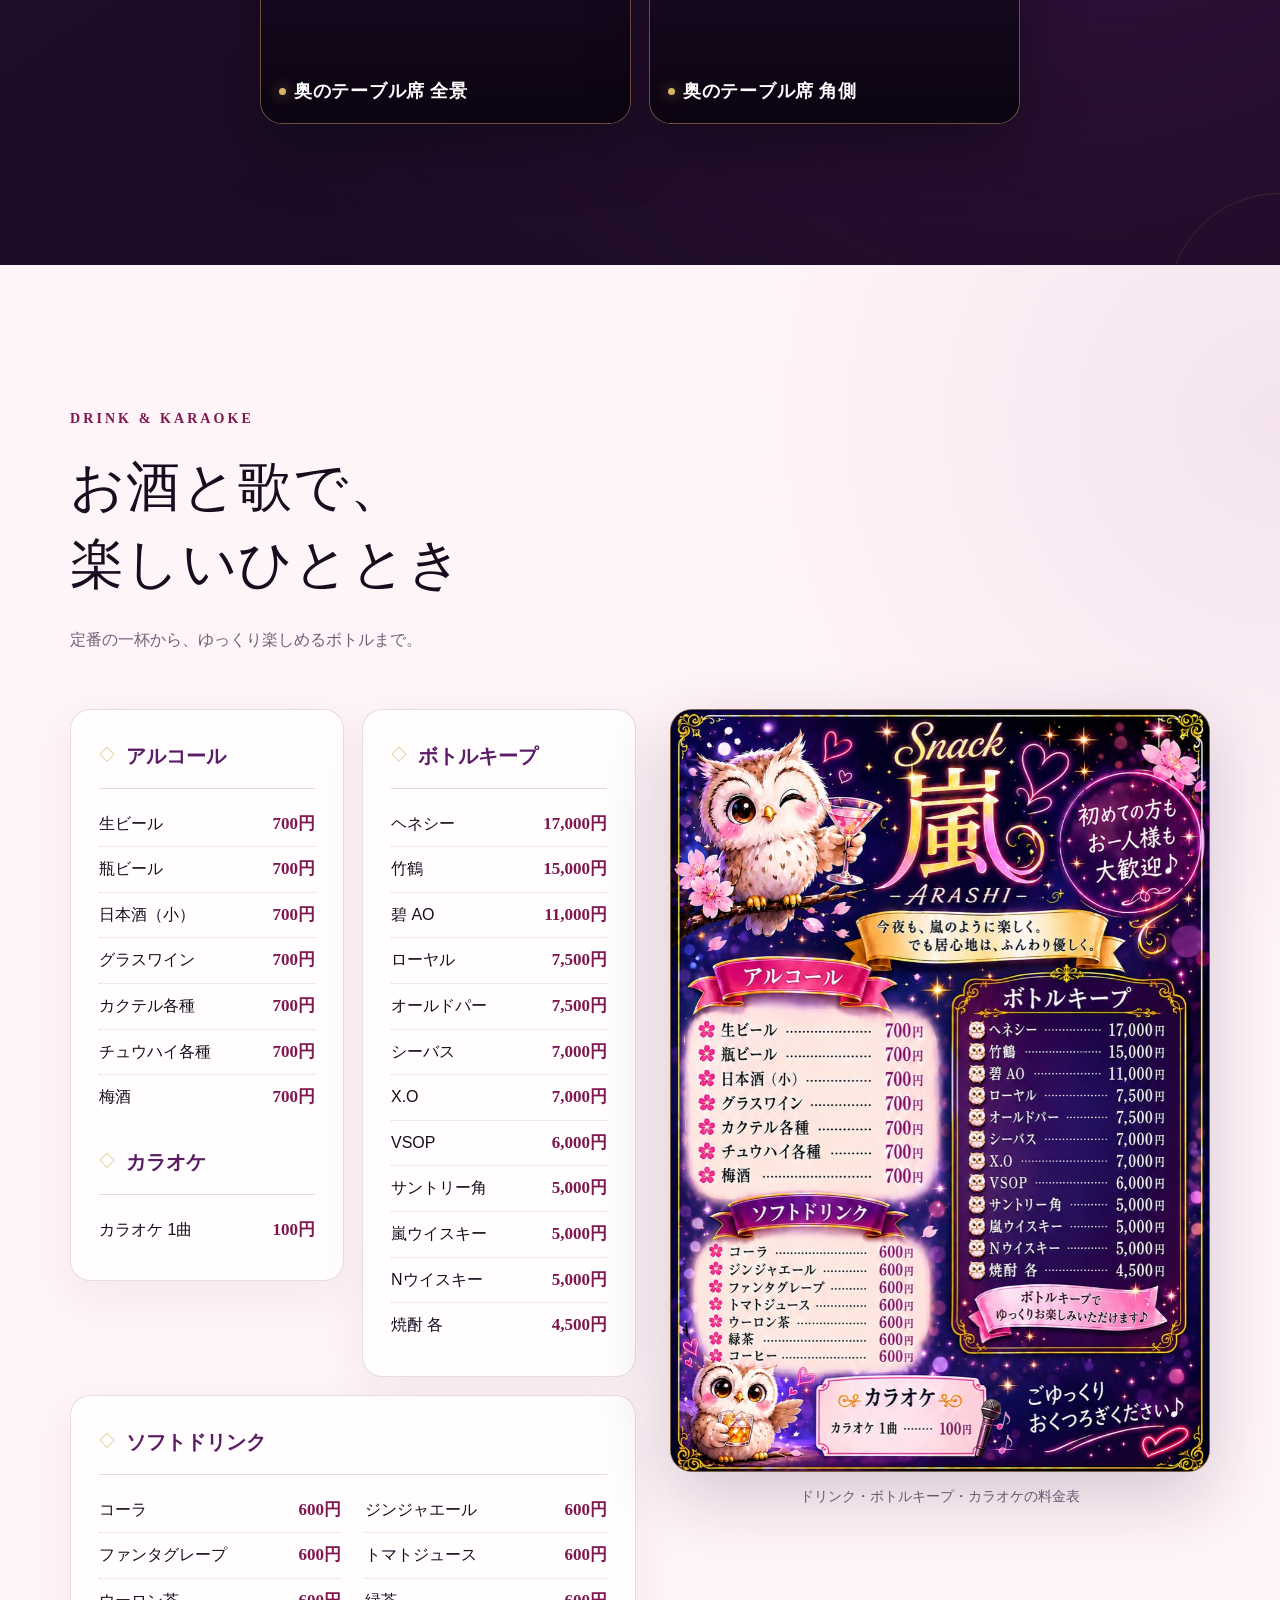
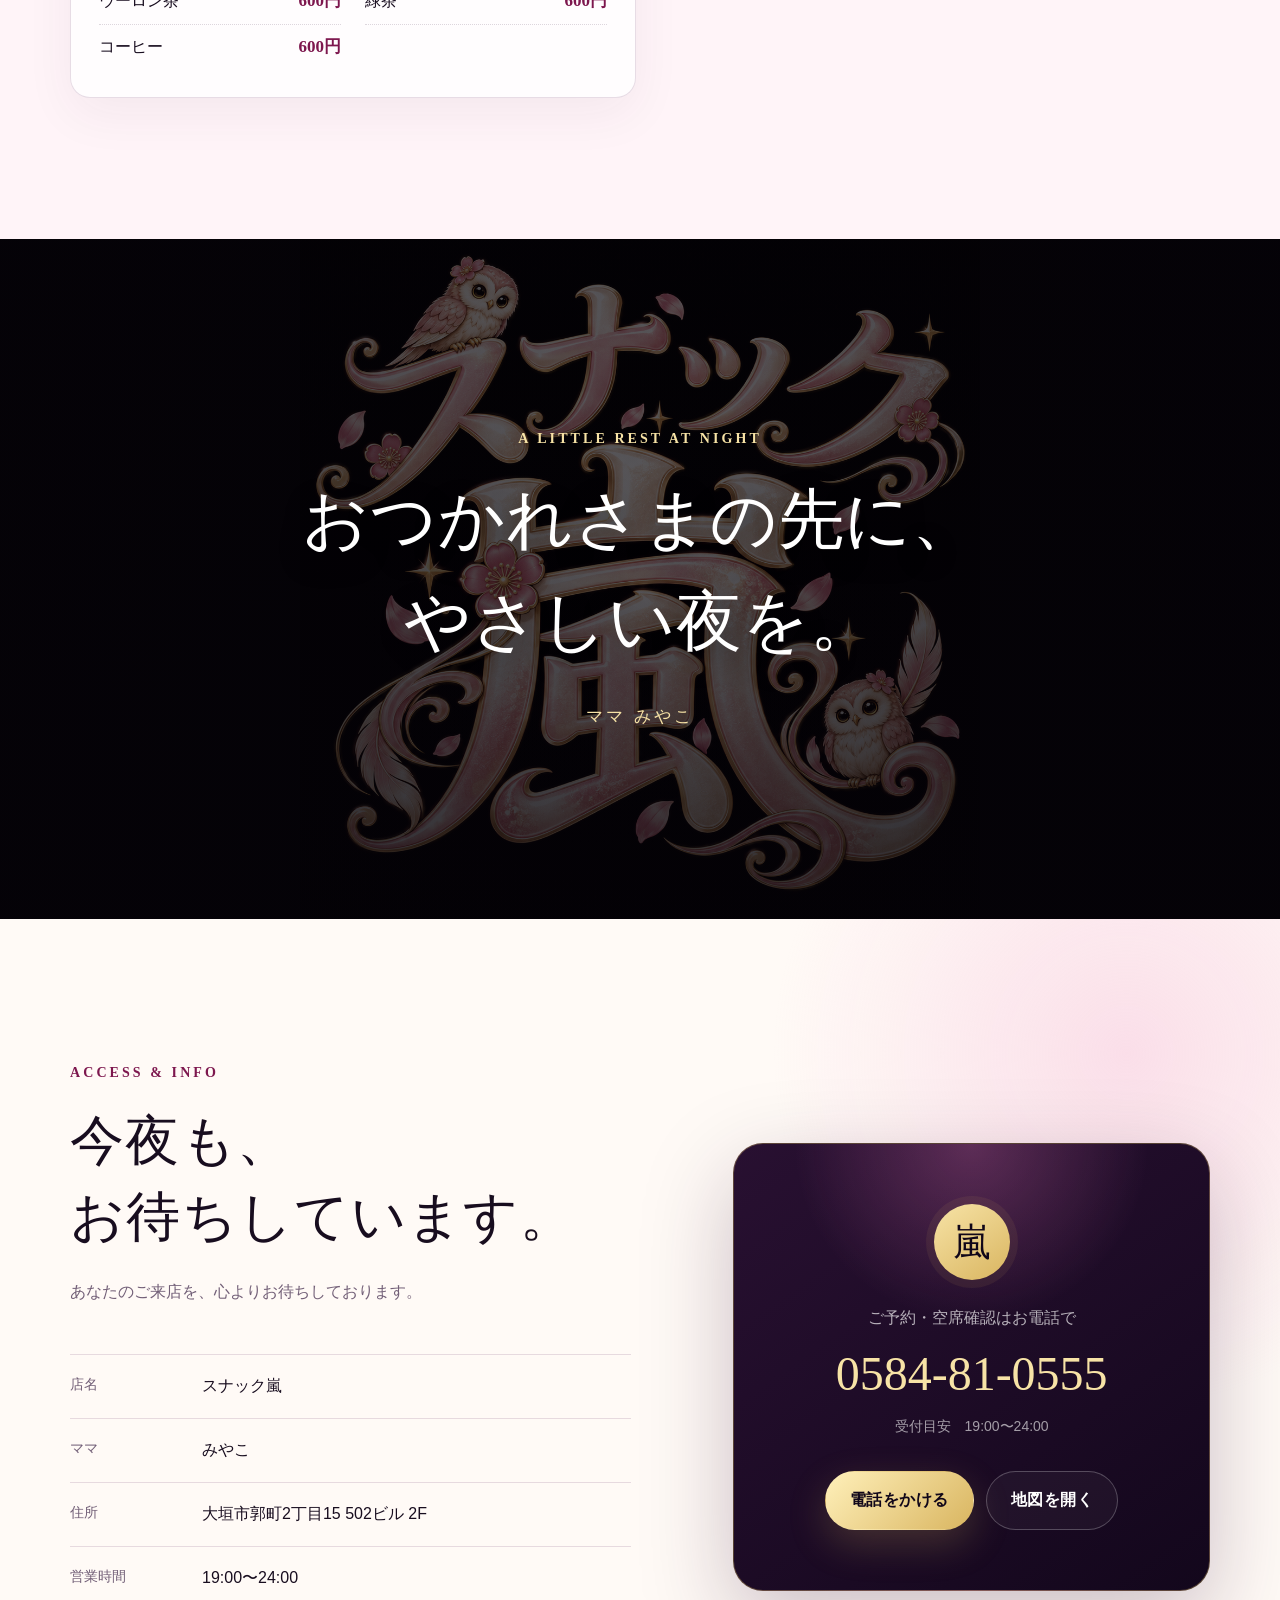
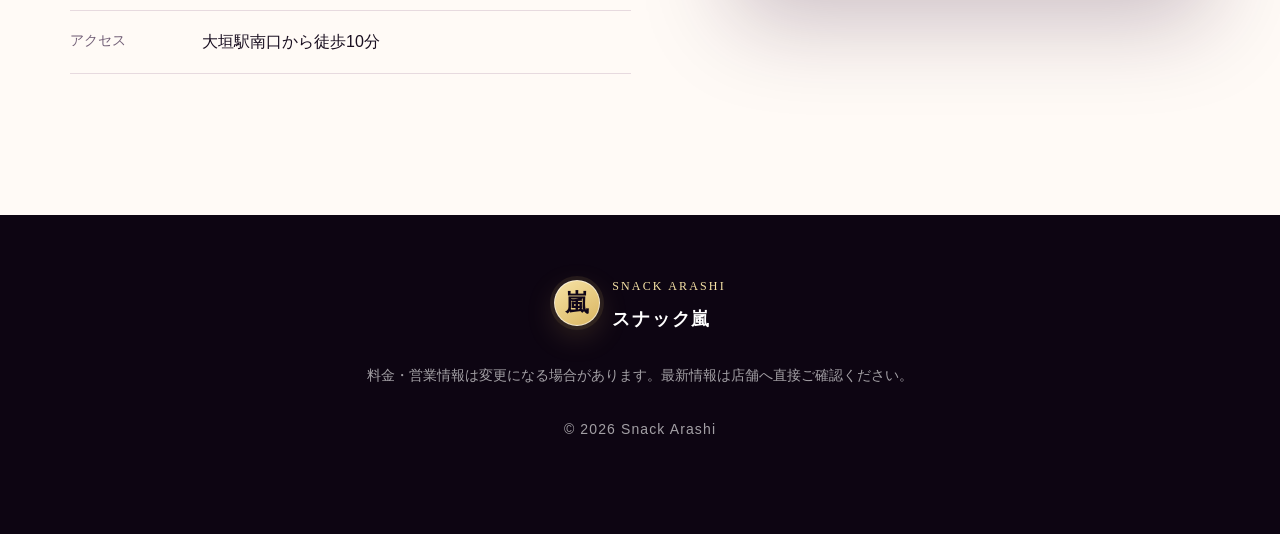
==== commit 0553d367: "入口側6人掛けテーブル席の写真1枚を更新" ====
--- a/index.html
+++ b/index.html
@@ -266,10 +266,10 @@
               <div class="interior-gallery interior-gallery--tables">
                 <figure class="interior-card reveal">
                   <img
-                    src="assets/interior-booth-restored.jpg"
+                    src="assets/DF24B506-663B-4E79-91EE-75DBF0FB0BC5.png"
                     alt="スナック嵐の入口側にある6人掛けテーブル席"
-                    width="1087"
-                    height="1447"
+                    width="1086"
+                    height="1448"
                     loading="lazy"
                     decoding="async"
                   />
